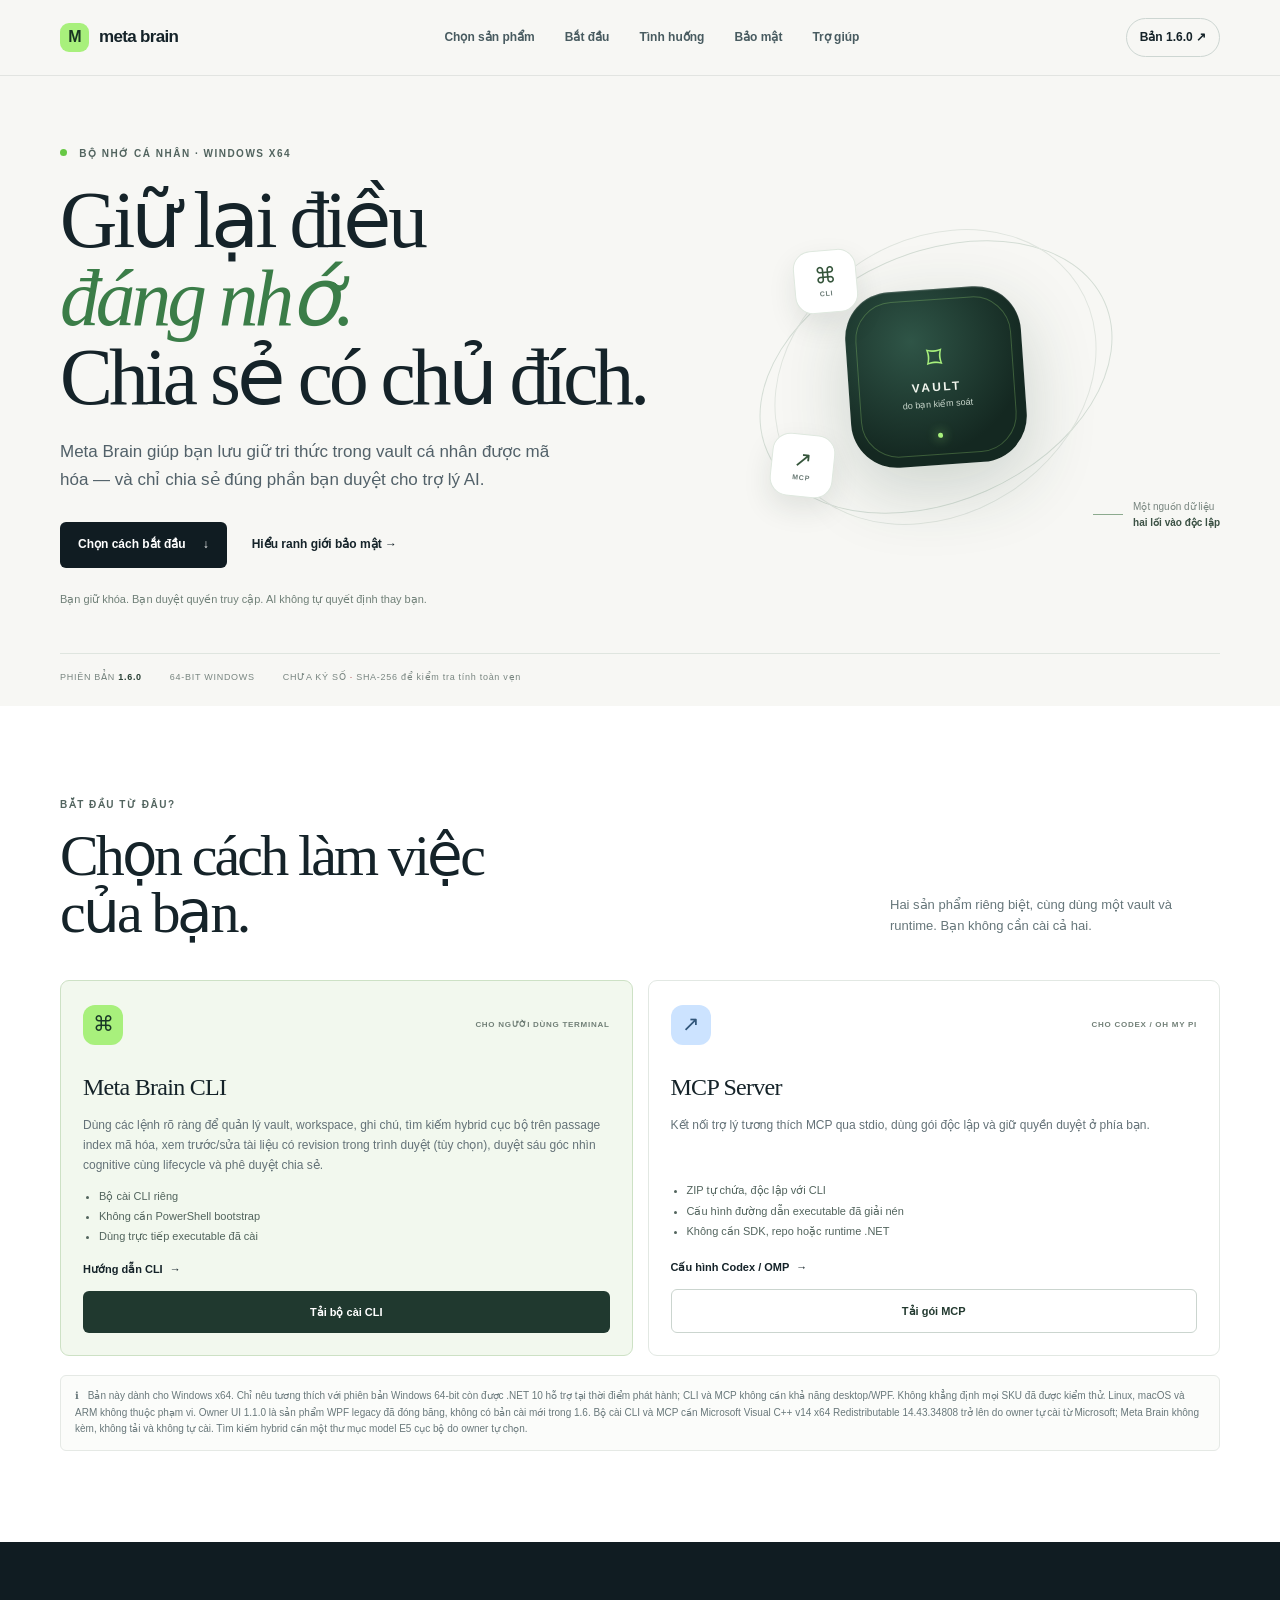
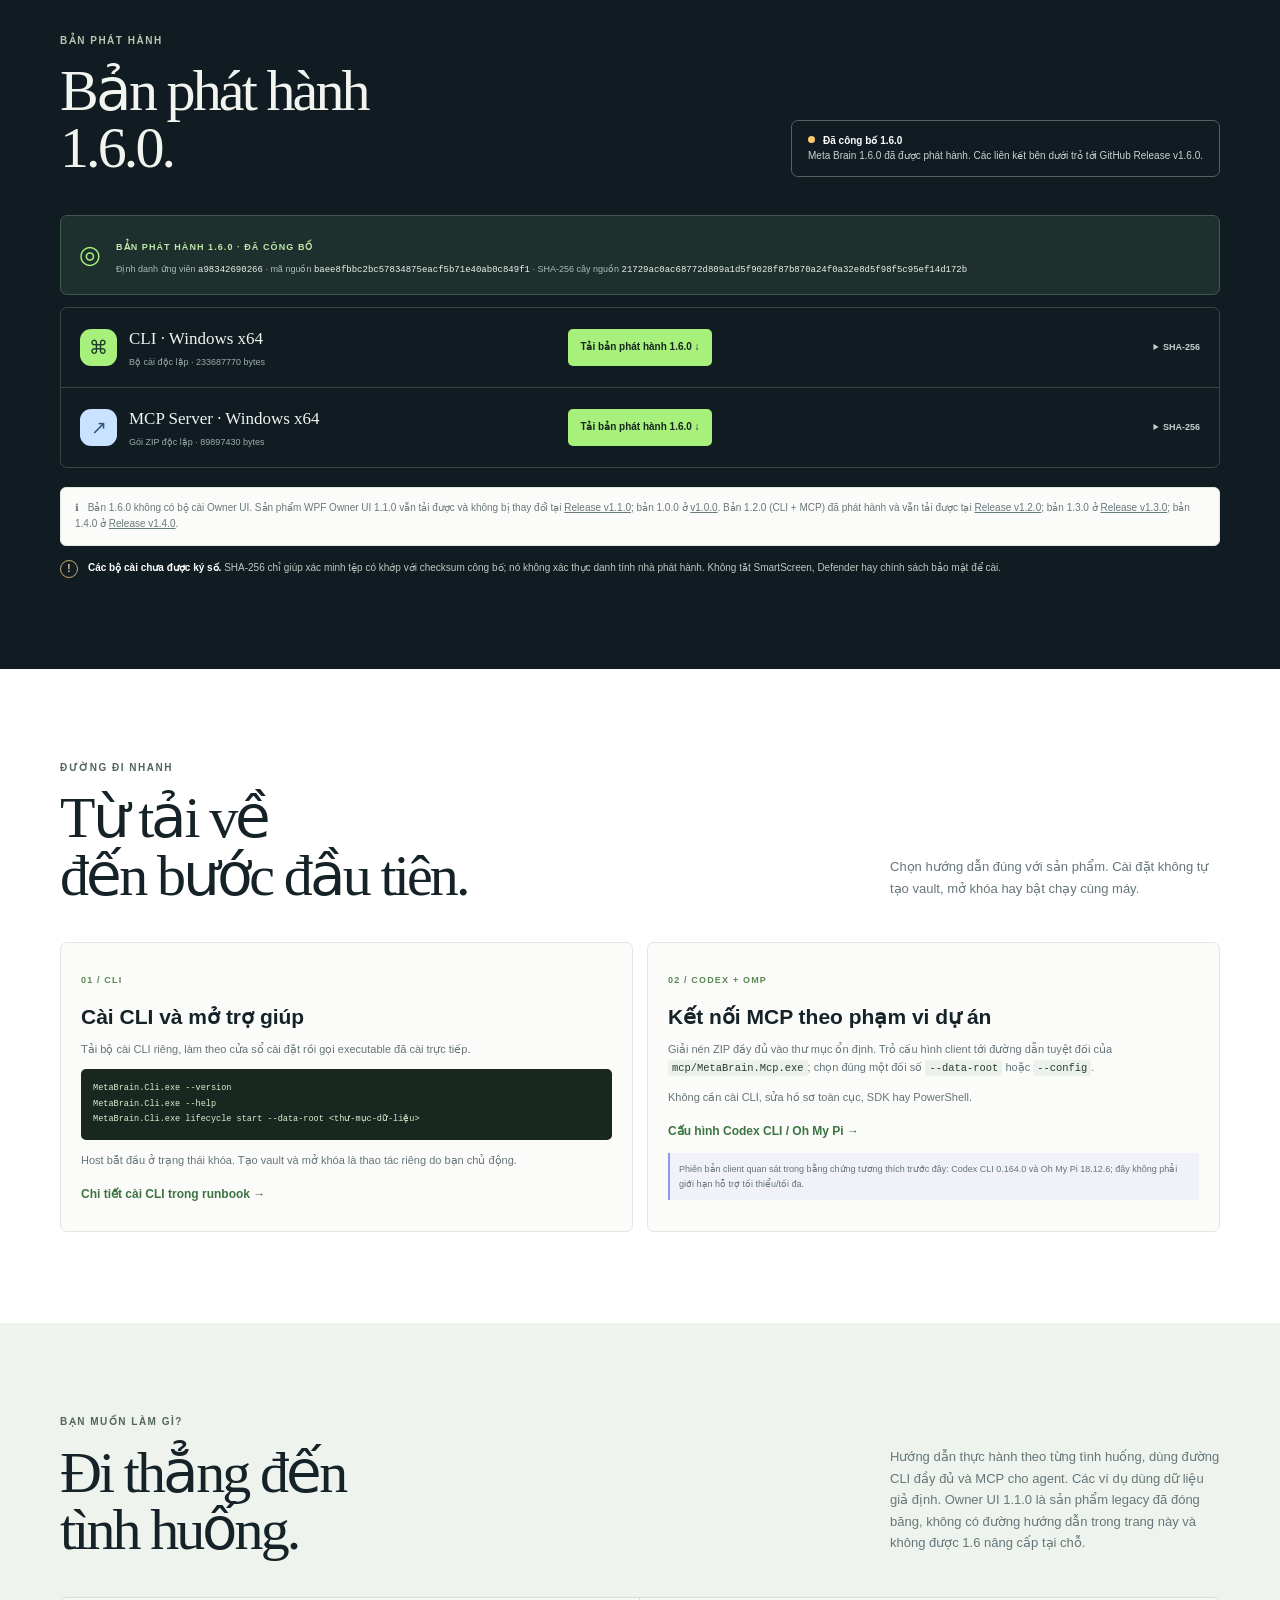
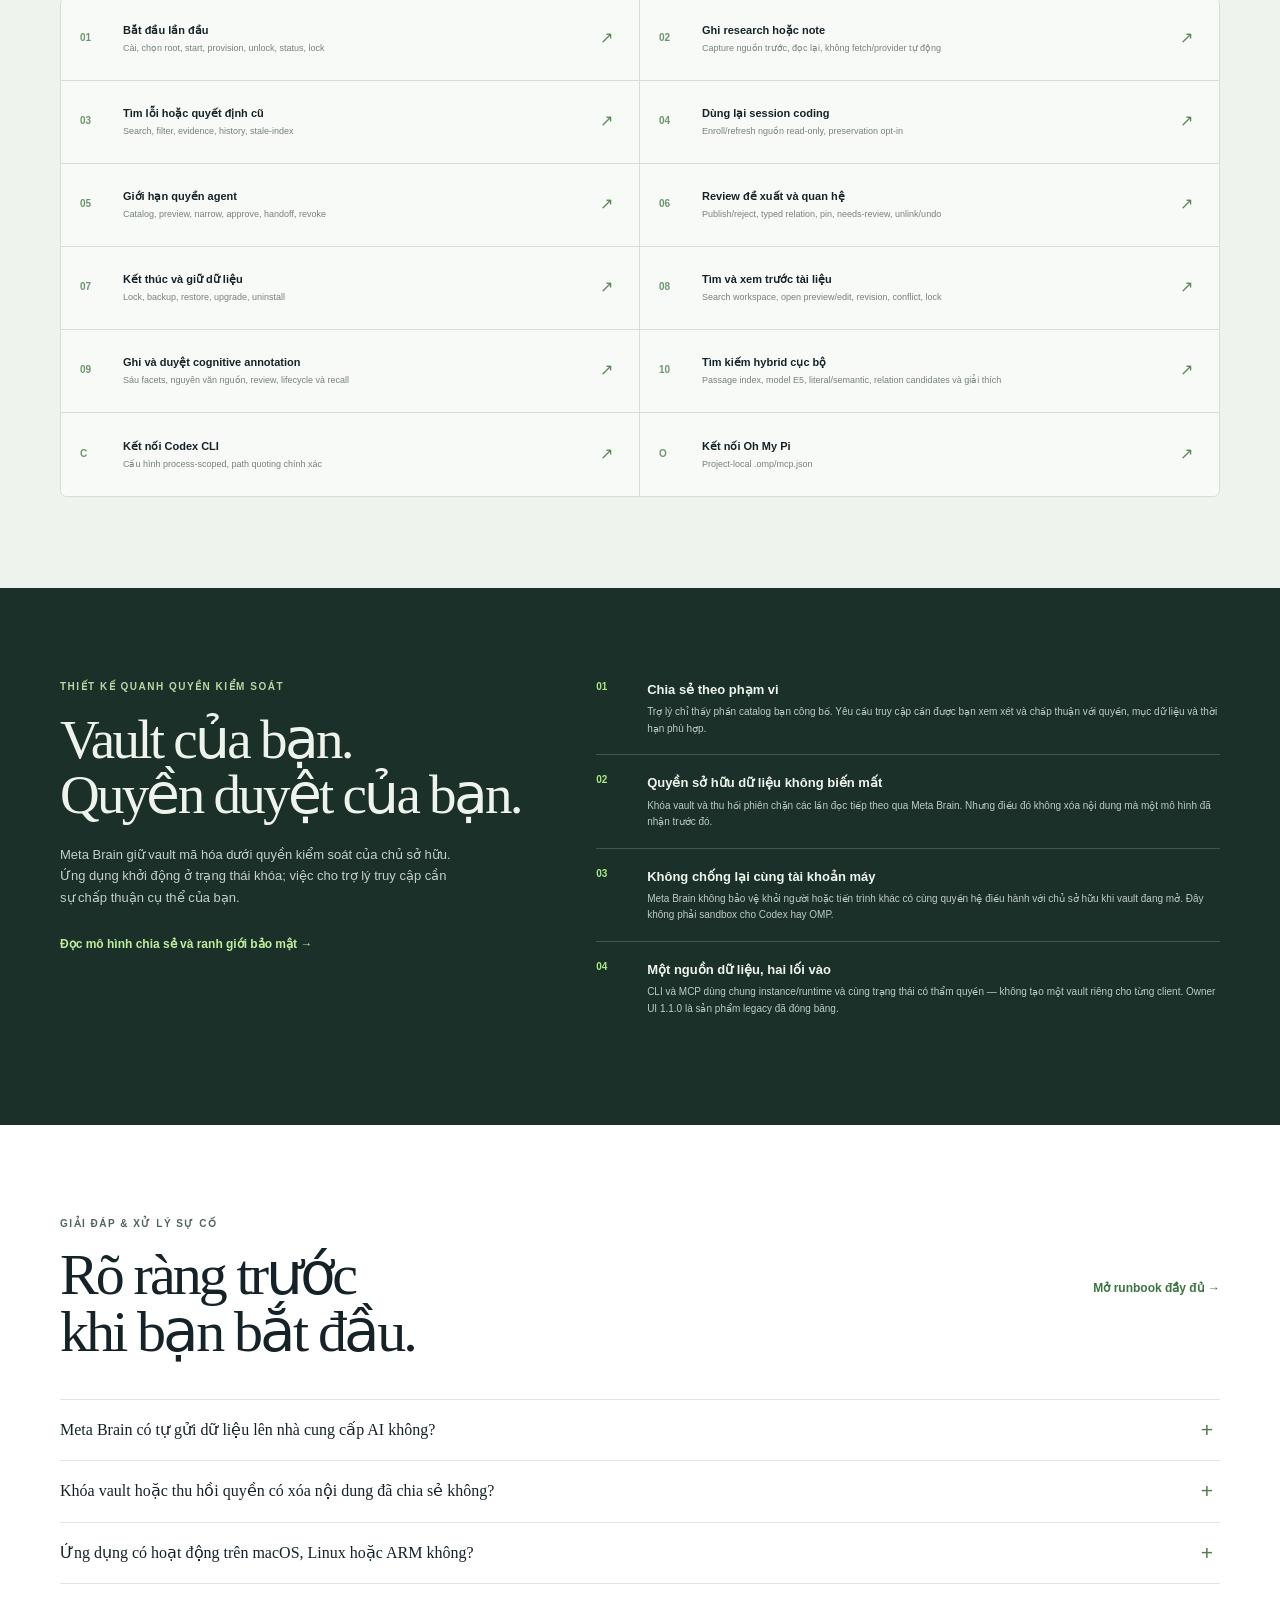
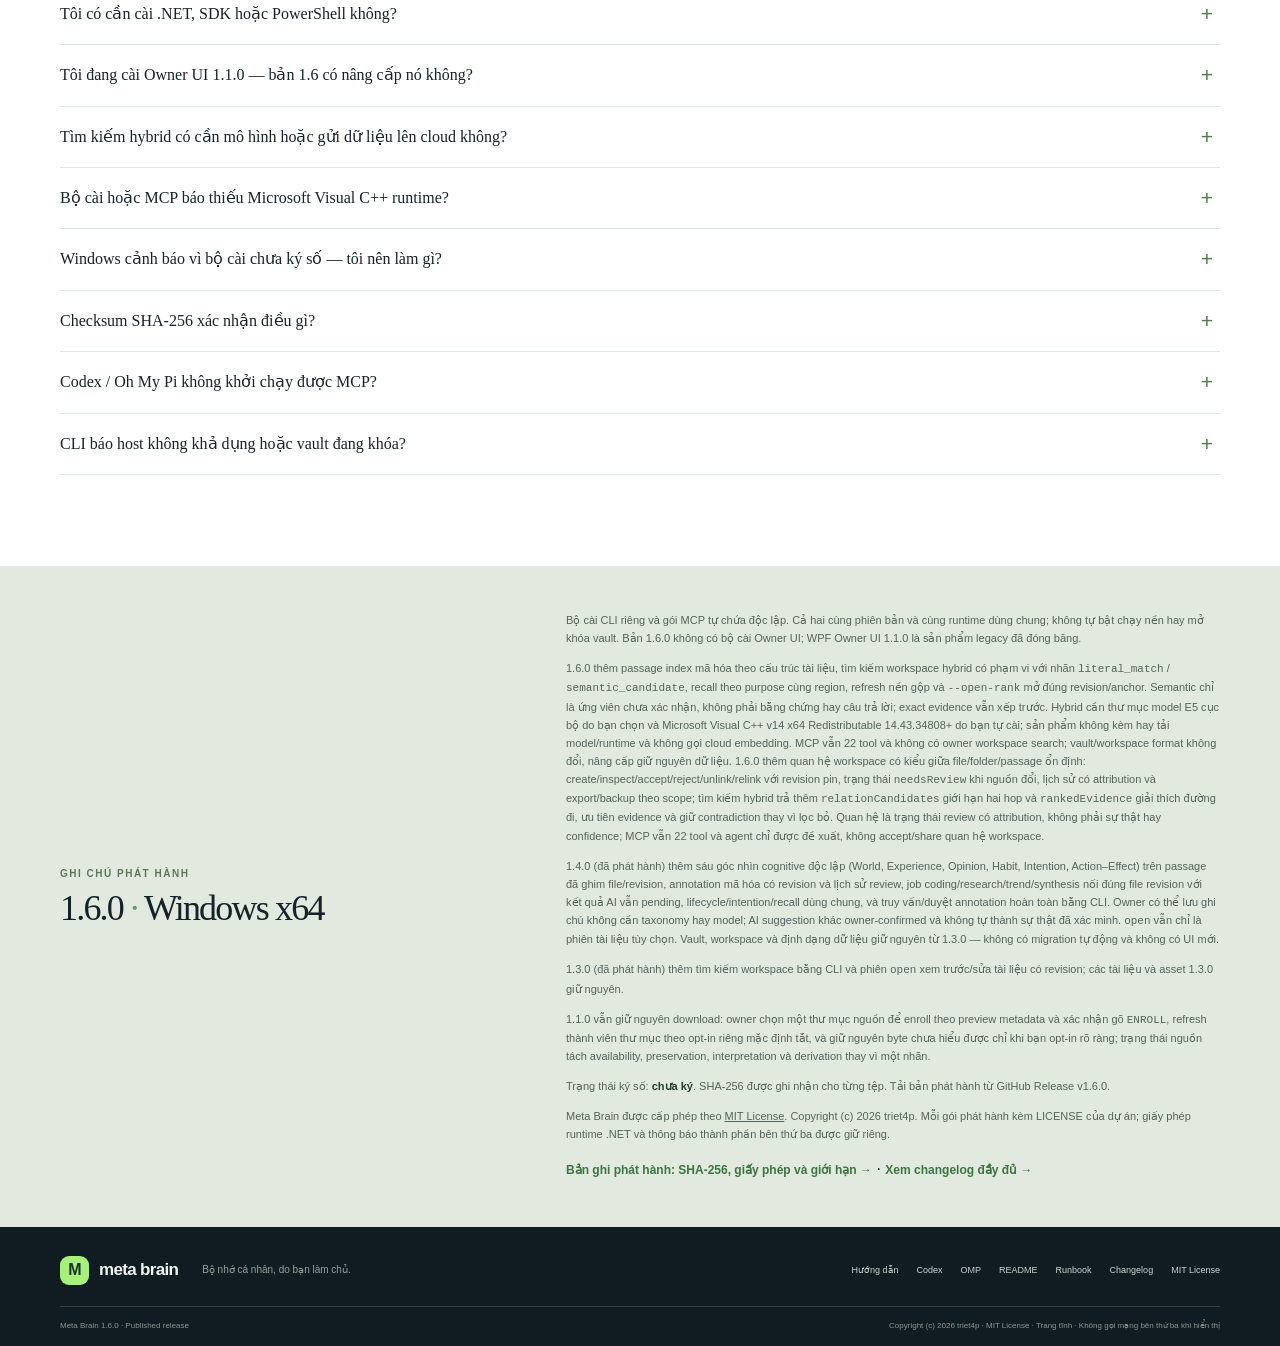
==== index.html @ 812ad243 "chore(site): publish Meta Brain 1.6.0 site" ====
﻿<!doctype html>
<html lang="vi">
<head>
  <meta charset="utf-8">
  <meta name="viewport" content="width=device-width, initial-scale=1">
  <meta name="theme-color" content="#101c22">
  <meta name="description" content="Meta Brain — bộ nhớ cá nhân mã hóa do bạn kiểm soát, với CLI và MCP độc lập.">
  <title>Meta Brain — Bộ nhớ của bạn, quyền quyết định của bạn</title>
  <link rel="stylesheet" href="styles.css">
</head>
<body>
  <a class="skip-link" href="#main">Bỏ qua điều hướng</a>
  <header class="topbar">
    <a class="brand" href="#home" aria-label="Meta Brain, về đầu trang"><span class="brand-mark" aria-hidden="true">M</span><span>meta brain</span></a>
    <nav aria-label="Điều hướng chính">
      <a href="#choose">Chọn sản phẩm</a><a href="#start">Bắt đầu</a><a href="#scenarios">Tình huống</a><a href="#security">Bảo mật</a><a href="#help">Trợ giúp</a>
    </nav>
    <a class="nav-cta" href="#downloads">Bản 1.6.0 <span aria-hidden="true">↗</span></a>
  </header>

  <main id="main">
    <section class="hero wrap" id="home" aria-labelledby="hero-title">
      <div class="hero-copy">
        <p class="eyebrow"><span class="live-dot" aria-hidden="true"></span> BỘ NHỚ CÁ NHÂN · WINDOWS X64</p>
        <h1 id="hero-title">Giữ lại điều<br><span>đáng nhớ.</span><br>Chia sẻ có chủ đích.</h1>
        <p class="hero-lead">Meta Brain giúp bạn lưu giữ tri thức trong vault cá nhân được mã hóa — và chỉ chia sẻ đúng phần bạn duyệt cho trợ lý AI.</p>
        <div class="hero-actions"><a class="button button-primary" href="#choose">Chọn cách bắt đầu <span aria-hidden="true">↓</span></a><a class="text-link" href="#security">Hiểu ranh giới bảo mật <span aria-hidden="true">→</span></a></div>
        <p class="hero-note">Bạn giữ khóa. Bạn duyệt quyền truy cập. AI không tự quyết định thay bạn.</p>
      </div>
      <div class="hero-art" aria-label="Minh họa vault cá nhân và các kết nối được bạn kiểm soát" role="img">
        <div class="orbit orbit-one"></div><div class="orbit orbit-two"></div>
        <div class="node node-cli"><span>⌘</span><small>CLI</small></div><div class="node node-mcp"><span>↗</span><small>MCP</small></div>
        <div class="vault"><div class="vault-lock" aria-hidden="true">⌑</div><strong>VAULT</strong><span>do bạn kiểm soát</span><i class="vault-light"></i></div>
        <div class="art-caption"><span class="caption-line"></span><span>Một nguồn dữ liệu<br><b>hai lối vào độc lập</b></span></div>
      </div>
      <div class="hero-meta"><span>PHIÊN BẢN <b>1.6.0</b></span><span>64-BIT WINDOWS</span><span>CHƯA KÝ SỐ <i>·</i> SHA-256 để kiểm tra tính toàn vẹn</span></div>
    </section>

    <section class="section section-light" id="choose" aria-labelledby="choose-title">
      <div class="wrap">
        <div class="section-head"><div><p class="eyebrow">BẮT ĐẦU TỪ ĐÂU?</p><h2 id="choose-title">Chọn cách làm việc<br>của bạn.</h2></div><p>Hai sản phẩm riêng biệt, cùng dùng một vault và runtime. Bạn không cần cài cả hai.</p></div>
        <div class="product-grid">
          <article class="product-card product-featured"><div class="product-top"><span class="product-icon" aria-hidden="true">⌘</span><span class="product-tag">CHO NGƯỜI DÙNG TERMINAL</span></div><h3>Meta Brain CLI</h3><p>Dùng các lệnh rõ ràng để quản lý vault, workspace, ghi chú, tìm kiếm hybrid cục bộ trên passage index mã hóa, xem trước/sửa tài liệu có revision trong trình duyệt (tùy chọn), duyệt sáu góc nhìn cognitive cùng lifecycle và phê duyệt chia sẻ.</p><ul><li>Bộ cài CLI riêng</li><li>Không cần PowerShell bootstrap</li><li>Dùng trực tiếp executable đã cài</li></ul><a class="card-link" href="#cli-start">Hướng dẫn CLI <span>→</span></a><a class="button button-dark" href="#download-cli">Tải bộ cài CLI</a></article>
          <article class="product-card"><div class="product-top"><span class="product-icon icon-blue" aria-hidden="true">↗</span><span class="product-tag">CHO CODEX / OH MY PI</span></div><h3>MCP Server</h3><p>Kết nối trợ lý tương thích MCP qua stdio, dùng gói độc lập và giữ quyền duyệt ở phía bạn.</p><ul><li>ZIP tự chứa, độc lập với CLI</li><li>Cấu hình đường dẫn executable đã giải nén</li><li>Không cần SDK, repo hoặc runtime .NET</li></ul><a class="card-link" href="#integrations">Cấu hình Codex / OMP <span>→</span></a><a class="button button-outline" href="#download-mcp">Tải gói MCP</a></article>
        </div>
        <p class="platform-note"><span aria-hidden="true">ℹ</span> Bản này dành cho Windows x64. Chỉ nêu tương thích với phiên bản Windows 64-bit còn được .NET 10 hỗ trợ tại thời điểm phát hành; CLI và MCP không cần khả năng desktop/WPF. Không khẳng định mọi SKU đã được kiểm thử. Linux, macOS và ARM không thuộc phạm vi. Owner UI 1.1.0 là sản phẩm WPF legacy đã đóng băng, không có bản cài mới trong 1.6. Bộ cài CLI và MCP cần Microsoft Visual C++ v14 x64 Redistributable 14.43.34808 trở lên do owner tự cài từ Microsoft; Meta Brain không kèm, không tải và không tự cài. Tìm kiếm hybrid cần một thư mục model E5 cục bộ do owner tự chọn.</p>
      </div>
    </section>

    <section class="section downloads" id="downloads" aria-labelledby="downloads-title">
      <div class="wrap">
        <div class="section-head"><div><p class="eyebrow">B&#7842;N PH&#193;T H&#192;NH</p><h2 id="downloads-title">B&#7843;n ph&#225;t h&#224;nh<br>1.6.0.</h2></div><div class="release-alert"><span class="alert-dot"></span><span><b>&#272;&#227; c&#244;ng b&#7889; 1.6.0</b><br>Meta Brain 1.6.0 &#273;&#227; &#273;&#432;&#7907;c ph&#225;t h&#224;nh. C&#225;c li&#234;n k&#7871;t b&#234;n d&#432;&#7899;i tr&#7887; t&#7899;i GitHub Release v1.6.0.</span></div></div>
        <div class="candidate-banner"><span class="candidate-mark" aria-hidden="true">◎</span><div><strong>B&#7842;N PH&#193;T H&#192;NH 1.6.0 &#183; &#272;&#195; C&#212;NG B&#7888;</strong><p>Định danh ứng viên <code>a98342690266</code> · mã nguồn <code>baee8fbbc2bc57834875eacf5b71e40ab0c849f1</code> · SHA-256 cây nguồn <code>21729ac0ac68772d809a1d5f9028f87b870a24f0a32e8d5f98f5c95ef14d172b</code></p></div></div>
        <div class="download-list">
          <article class="download-row" id="download-cli"><div class="download-product"><span class="mini-icon">⌘</span><div><h3>CLI · Windows x64</h3><p>Bộ cài độc lập · 233687770 bytes</p></div></div><a class="download-action" href="https://github.com/triet4p/my-meta-brain/releases/download/v1.6.0/MetaBrain-CLI-1.6.0.exe" download>T&#7843;i b&#7843;n ph&#225;t h&#224;nh 1.6.0 <span aria-hidden="true">&darr;</span></a><details class="checksum"><summary>SHA-256</summary><code>3cd856e4f90cb6671e12f39c3577f8a6b1f3fc1103384c75dbe2713469870848</code></details></article>
          <article class="download-row" id="download-mcp"><div class="download-product"><span class="mini-icon blue">↗</span><div><h3>MCP Server · Windows x64</h3><p>Gói ZIP độc lập · 89897430 bytes</p></div></div><a class="download-action" href="https://github.com/triet4p/my-meta-brain/releases/download/v1.6.0/MetaBrain-MCP-1.6.0.zip" download>T&#7843;i b&#7843;n ph&#225;t h&#224;nh 1.6.0 <span aria-hidden="true">&darr;</span></a><details class="checksum"><summary>SHA-256</summary><code>7f50bcf0c016373c0a6155b4978a5e72618c5b69d6aba74f7e0d4866cdaa539a</code></details></article>
        </div>
        <p class="platform-note"><span aria-hidden="true">ℹ</span> Bản 1.6.0 không có bộ cài Owner UI. Sản phẩm WPF Owner UI 1.1.0 vẫn tải được và không bị thay đổi tại <a href="https://github.com/triet4p/my-meta-brain/releases/tag/v1.1.0">Release v1.1.0</a>; bản 1.0.0 ở <a href="https://github.com/triet4p/my-meta-brain/releases/tag/v1.0.0">v1.0.0</a>. Bản 1.2.0 (CLI + MCP) đã phát hành và vẫn tải được tại <a href="https://github.com/triet4p/my-meta-brain/releases/tag/v1.2.0">Release v1.2.0</a>; bản 1.3.0 ở <a href="https://github.com/triet4p/my-meta-brain/releases/tag/v1.3.0">Release v1.3.0</a>; bản 1.4.0 ở <a href="https://github.com/triet4p/my-meta-brain/releases/tag/v1.4.0">Release v1.4.0</a>.</p>
        <div class="signing-note"><span aria-hidden="true">!</span><p><b>Các bộ cài chưa được ký số.</b> SHA-256 chỉ giúp xác minh tệp có khớp với checksum công bố; nó không xác thực danh tính nhà phát hành. Không tắt SmartScreen, Defender hay chính sách bảo mật để cài.</p></div>
      </div>
    </section>

    <section class="section section-light" id="start" aria-labelledby="start-title">
      <div class="wrap"><div class="section-head"><div><p class="eyebrow">ĐƯỜNG ĐI NHANH</p><h2 id="start-title">Từ tải về<br>đến bước đầu tiên.</h2></div><p>Chọn hướng dẫn đúng với sản phẩm. Cài đặt không tự tạo vault, mở khóa hay bật chạy cùng máy.</p></div>
        <div class="start-grid">
          <article class="start-card" id="cli-start"><span class="step-number">01 / CLI</span><h3>Cài CLI và mở trợ giúp</h3><p>Tải bộ cài CLI riêng, làm theo cửa sổ cài đặt rồi gọi executable đã cài trực tiếp.</p><pre><code>MetaBrain.Cli.exe --version
MetaBrain.Cli.exe --help
MetaBrain.Cli.exe lifecycle start --data-root &lt;thư-mục-dữ-liệu&gt;</code></pre><p>Host bắt đầu ở trạng thái khóa. Tạo vault và mở khóa là thao tác riêng do bạn chủ động.</p><a class="inline-link" href="https://github.com/triet4p/my-meta-brain/blob/main/docs/OPERATIONS.md#2.2-immutable-release-candidates-and-cli-setup">Chi tiết cài CLI trong runbook <span>→</span></a></article>
          <article class="start-card" id="integrations"><span class="step-number">02 / CODEX + OMP</span><h3>Kết nối MCP theo phạm vi dự án</h3><p>Giải nén ZIP đầy đủ vào thư mục ổn định. Trỏ cấu hình client tới đường dẫn tuyệt đối của <code>mcp/MetaBrain.Mcp.exe</code>; chọn đúng một đối số <code>--data-root</code> hoặc <code>--config</code>.</p><p>Không cần cài CLI, sửa hồ sơ toàn cục, SDK hay PowerShell.</p><a class="inline-link" href="https://github.com/triet4p/my-meta-brain/blob/main/docs/OPERATIONS.md#321-mcp-client-registration-standalone-package-100">Cấu hình Codex CLI / Oh My Pi <span>→</span></a><p class="compat-note">Phiên bản client quan sát trong bằng chứng tương thích trước đây: Codex CLI 0.164.0 và Oh My Pi 18.12.6; đây không phải giới hạn hỗ trợ tối thiểu/tối đa.</p></article>
        </div>
      </div>
    </section>

    <section class="section scenario-section" id="scenarios" aria-labelledby="scenarios-title"><div class="wrap"><div class="section-head"><div><p class="eyebrow">BẠN MUỐN LÀM GÌ?</p><h2 id="scenarios-title">Đi thẳng đến<br>tình huống.</h2></div><p>Hướng dẫn thực hành theo từng tình huống, dùng đường CLI đầy đủ và MCP cho agent. Các ví dụ dùng dữ liệu giả định. Owner UI 1.1.0 là sản phẩm legacy đã đóng băng, không có đường hướng dẫn trong trang này và không được 1.6 nâng cấp tại chỗ.</p></div><div class="scenario-grid">
      <a href="scenarios.html#first"><span class="scenario-no">01</span><span><b>Bắt đầu lần đầu</b><small>Cài, chọn root, start, provision, unlock, status, lock</small></span><span class="arrow">↗</span></a>
      <a href="scenarios.html#capture"><span class="scenario-no">02</span><span><b>Ghi research hoặc note</b><small>Capture nguồn trước, đọc lại, không fetch/provider tự động</small></span><span class="arrow">↗</span></a>
      <a href="scenarios.html#recall"><span class="scenario-no">03</span><span><b>Tìm lỗi hoặc quyết định cũ</b><small>Search, filter, evidence, history, stale-index</small></span><span class="arrow">↗</span></a>
      <a href="scenarios.html#sessions"><span class="scenario-no">04</span><span><b>Dùng lại session coding</b><small>Enroll/refresh nguồn read-only, preservation opt-in</small></span><span class="arrow">↗</span></a>
      <a href="scenarios.html#sharing"><span class="scenario-no">05</span><span><b>Giới hạn quyền agent</b><small>Catalog, preview, narrow, approve, handoff, revoke</small></span><span class="arrow">↗</span></a>
      <a href="scenarios.html#review"><span class="scenario-no">06</span><span><b>Review đề xuất và quan hệ</b><small>Publish/reject, typed relation, pin, needs-review, unlink/undo</small></span><span class="arrow">↗</span></a>
      <a href="scenarios.html#lifecycle"><span class="scenario-no">07</span><span><b>Kết thúc và giữ dữ liệu</b><small>Lock, backup, restore, upgrade, uninstall</small></span><span class="arrow">↗</span></a>
      <a href="scenarios.html#documents"><span class="scenario-no">08</span><span><b>Tìm và xem trước tài liệu</b><small>Search workspace, open preview/edit, revision, conflict, lock</small></span><span class="arrow">↗</span></a>
      <a href="scenarios.html#cognitive"><span class="scenario-no">09</span><span><b>Ghi và duyệt cognitive annotation</b><small>Sáu facets, nguyên văn nguồn, review, lifecycle và recall</small></span><span class="arrow">↗</span></a>
      <a href="scenarios.html#hybrid"><span class="scenario-no">10</span><span><b>Tìm kiếm hybrid cục bộ</b><small>Passage index, model E5, literal/semantic, relation candidates và giải thích</small></span><span class="arrow">↗</span></a>
      <a href="codex.html"><span class="scenario-no">C</span><span><b>Kết nối Codex CLI</b><small>Cấu hình process-scoped, path quoting chính xác</small></span><span class="arrow">↗</span></a>
      <a href="omp.html"><span class="scenario-no">O</span><span><b>Kết nối Oh My Pi</b><small>Project-local .omp/mcp.json</small></span><span class="arrow">↗</span></a>
    </div></div></section>

    <section class="section security-section" id="security" aria-labelledby="security-title"><div class="wrap security-layout"><div><p class="eyebrow">THIẾT KẾ QUANH QUYỀN KIỂM SOÁT</p><h2 id="security-title">Vault của bạn.<br>Quyền duyệt của bạn.</h2><p class="security-intro">Meta Brain giữ vault mã hóa dưới quyền kiểm soát của chủ sở hữu. Ứng dụng khởi động ở trạng thái khóa; việc cho trợ lý truy cập cần sự chấp thuận cụ thể của bạn.</p><a class="inline-link" href="https://github.com/triet4p/my-meta-brain/blob/main/README.md#security--scoped-sharing-model">Đọc mô hình chia sẻ và ranh giới bảo mật <span>→</span></a></div><div class="security-points">
      <article><span>01</span><div><h3>Chia sẻ theo phạm vi</h3><p>Trợ lý chỉ thấy phần catalog bạn công bố. Yêu cầu truy cập cần được bạn xem xét và chấp thuận với quyền, mục dữ liệu và thời hạn phù hợp.</p></div></article>
      <article><span>02</span><div><h3>Quyền sở hữu dữ liệu không biến mất</h3><p>Khóa vault và thu hồi phiên chặn các lần đọc tiếp theo qua Meta Brain. Nhưng điều đó không xóa nội dung mà một mô hình đã nhận trước đó.</p></div></article>
      <article><span>03</span><div><h3>Không chống lại cùng tài khoản máy</h3><p>Meta Brain không bảo vệ khỏi người hoặc tiến trình khác có cùng quyền hệ điều hành với chủ sở hữu khi vault đang mở. Đây không phải sandbox cho Codex hay OMP.</p></div></article>
      <article><span>04</span><div><h3>Một nguồn dữ liệu, hai lối vào</h3><p>CLI và MCP dùng chung instance/runtime và cùng trạng thái có thẩm quyền — không tạo một vault riêng cho từng client. Owner UI 1.1.0 là sản phẩm legacy đã đóng băng.</p></div></article>
    </div></div></section>

    <section class="section faq-section section-light" id="help" aria-labelledby="help-title"><div class="wrap"><div class="section-head"><div><p class="eyebrow">GIẢI ĐÁP & XỬ LÝ SỰ CỐ</p><h2 id="help-title">Rõ ràng trước<br>khi bạn bắt đầu.</h2></div><a class="inline-link" href="https://github.com/triet4p/my-meta-brain/blob/main/docs/OPERATIONS.md">Mở runbook đầy đủ <span>→</span></a></div><div class="faq-list">
      <details><summary>Meta Brain có tự gửi dữ liệu lên nhà cung cấp AI không?</summary><p>Không tự động. Kết nối MCP phục vụ công cụ và quyền truy cập có phạm vi; việc gửi ngữ cảnh tới nhà cung cấp phụ thuộc ứng dụng AI và lựa chọn chia sẻ của bạn. Chỉ phê duyệt nội dung/phạm vi phù hợp với đích đến và ngữ cảnh mô hình dự kiến.</p></details>
      <details><summary>Khóa vault hoặc thu hồi quyền có xóa nội dung đã chia sẻ không?</summary><p>Không. Khóa vault làm mất hiệu lực phiên truy cập hiện tại qua Meta Brain; thu hồi chặn lần truy cập tiếp theo. Nội dung đã được gửi ra ngoài không thể được Meta Brain thu hồi khỏi mô hình hay nhà cung cấp.</p></details>
      <details><summary>Ứng dụng có hoạt động trên macOS, Linux hoặc ARM không?</summary><p>Không. Bản 1.6.0 này dành cho Windows x64. Hệ điều hành được nêu tương thích là các bản Windows 64-bit còn được .NET 10 hỗ trợ; CLI và MCP không cần khả năng desktop/WPF. Không có khẳng định từng SKU đã được kiểm thử.</p></details>
      <details><summary>Tôi có cần cài .NET, SDK hoặc PowerShell không?</summary><p>Không để sử dụng các gói tự chứa. Bộ cài CLI là một executable; MCP là ZIP tự chứa. Không cần bootstrap PowerShell. PowerShell và .NET SDK chỉ dành cho quy trình phát triển/xây dựng trong repo. Ngoại lệ duy nhất là Microsoft Visual C++ v14 x64 Redistributable do bạn tự cài từ Microsoft (xem câu hỏi bên dưới).</p></details>
      <details><summary>Tôi đang cài Owner UI 1.1.0 — bản 1.6 có nâng cấp nó không?</summary><p>Không. Owner UI 1.1.0 là sản phẩm WPF legacy đã đóng băng; 1.6 chỉ phát hành CLI và MCP. Bộ cài 1.6 từ chối thay đổi một cài đặt 1.1.0 hoặc hỗn hợp tại chỗ và giữ nguyên mọi file, dữ liệu và tiến trình của bản cũ. Hãy cài 1.6 vào install root riêng với data root và endpoint riêng; xem runbook phần chuyển đổi hỗ trợ.</p></details>
      <details><summary>Tìm kiếm hybrid có cần mô hình hoặc gửi dữ liệu lên cloud không?</summary><p>Bạn phải tự chọn một thư mục model E5 cục bộ đúng phiên bản đã ghim. Gói phát hành không kèm trọng số model, không tự tải và không gọi nhà cung cấp embedding cloud; thiếu hoặc sai model thì lệnh hybrid từ chối thay vì âm thầm chuyển sang lexical. Ứng dụng không lưu đường dẫn model và xóa lựa chọn/cache khi vault khóa.</p></details>
      <details><summary>Bộ cài hoặc MCP báo thiếu Microsoft Visual C++ runtime?</summary><p>Bản 1.6 cần Microsoft Visual C++ v14 x64 Redistributable phiên bản 14.43.34808 trở lên do bạn tự cài từ trang chính thức của Microsoft. Meta Brain không kèm, không tải và không tự cài runtime này; bộ cài và MCP từ chối trước khi thay đổi file hay data root nếu thiếu hoặc quá cũ. Windows 10+ có Universal CRT của hệ điều hành nhưng không cung cấp các import VCRUNTIME.</p></details>
      <details><summary>Windows cảnh báo vì bộ cài chưa ký số — tôi nên làm gì?</summary><p>Bản 1.6.0 chưa ký số. Dừng lại nếu bạn không thể xác minh nguồn và checksum; không vô hiệu hóa SmartScreen, Defender hoặc chính sách máy để tiếp tục.</p></details>
      <details><summary>Checksum SHA-256 xác nhận điều gì?</summary><p>Nó giúp so sánh bytes của tệp tải về với giá trị công bố. Nó không chứng minh ai đã phát hành tệp. Chỉ dùng checksum từ một nguồn bạn tin cậy.</p></details>
      <details><summary>Codex / Oh My Pi không khởi chạy được MCP?</summary><p>Giữ nguyên cấu trúc ZIP sau khi giải nén; kiểm tra đường dẫn tuyệt đối tới <code>mcp/MetaBrain.Mcp.exe</code>, dùng đúng một cặp đối số, và bảo đảm cấu hình đặt ở phạm vi dự án/client bạn dự định. Runbook có ví dụ và lưu ý escape đường dẫn.</p></details>
      <details><summary>CLI báo host không khả dụng hoặc vault đang khóa?</summary><p>Kiểm tra trạng thái bằng lệnh lifecycle phù hợp, chọn đúng data root của instance và chỉ thực hiện thao tác owner khi vault được mở khóa có chủ ý. Xem mã lỗi và bước khắc phục trong phần vận hành của runbook.</p></details>
    </div></div></section>

    <section class="release-notes" id="release-notes" aria-labelledby="notes-title"><div class="wrap notes-inner"><div><p class="eyebrow">GHI CHÚ PHÁT HÀNH</p><h2 id="notes-title">1.6.0 <span>·</span> Windows x64</h2></div><div><p>Bộ cài CLI riêng và gói MCP tự chứa độc lập. Cả hai cùng phiên bản và cùng runtime dùng chung; không tự bật chạy nền hay mở khóa vault. Bản 1.6.0 không có bộ cài Owner UI; WPF Owner UI 1.1.0 là sản phẩm legacy đã đóng băng.</p><p>1.6.0 thêm passage index mã hóa theo cấu trúc tài liệu, tìm kiếm workspace hybrid có phạm vi với nhãn <code>literal_match</code> / <code>semantic_candidate</code>, recall theo purpose cùng region, refresh nền gộp và <code>--open-rank</code> mở đúng revision/anchor. Semantic chỉ là ứng viên chưa xác nhận, không phải bằng chứng hay câu trả lời; exact evidence vẫn xếp trước. Hybrid cần thư mục model E5 cục bộ do bạn chọn và Microsoft Visual C++ v14 x64 Redistributable 14.43.34808+ do bạn tự cài; sản phẩm không kèm hay tải model/runtime và không gọi cloud embedding. MCP vẫn 22 tool và không có owner workspace search; vault/workspace format không đổi, nâng cấp giữ nguyên dữ liệu. 1.6.0 thêm quan hệ workspace có kiểu giữa file/folder/passage ổn định: create/inspect/accept/reject/unlink/relink với revision pin, trạng thái <code>needsReview</code> khi nguồn đổi, lịch sử có attribution và export/backup theo scope; tìm kiếm hybrid trả thêm <code>relationCandidates</code> giới hạn hai hop và <code>rankedEvidence</code> giải thích đường đi, ưu tiên evidence và giữ contradiction thay vì lọc bỏ. Quan hệ là trạng thái review có attribution, không phải sự thật hay confidence; MCP vẫn 22 tool và agent chỉ được đề xuất, không accept/share quan hệ workspace.</p><p>1.4.0 (đã phát hành) thêm sáu góc nhìn cognitive độc lập (World, Experience, Opinion, Habit, Intention, Action–Effect) trên passage đã ghim file/revision, annotation mã hóa có revision và lịch sử review, job coding/research/trend/synthesis nối đúng file revision với kết quả AI vẫn pending, lifecycle/intention/recall dùng chung, và truy vấn/duyệt annotation hoàn toàn bằng CLI. Owner có thể lưu ghi chú không cần taxonomy hay model; AI suggestion khác owner-confirmed và không tự thành sự thật đã xác minh. <code>open</code> vẫn chỉ là phiên tài liệu tùy chọn. Vault, workspace và định dạng dữ liệu giữ nguyên từ 1.3.0 — không có migration tự động và không có UI mới.</p><p>1.3.0 (đã phát hành) thêm tìm kiếm workspace bằng CLI và phiên <code>open</code> xem trước/sửa tài liệu có revision; các tài liệu và asset 1.3.0 giữ nguyên.</p><p>1.1.0 vẫn giữ nguyên download: owner chọn một thư mục nguồn để enroll theo preview metadata và xác nhận gõ <code>ENROLL</code>, refresh thành viên thư mục theo opt-in riêng mặc định tắt, và giữ nguyên byte chưa hiểu được chỉ khi bạn opt-in rõ ràng; trạng thái nguồn tách availability, preservation, interpretation và derivation thay vì một nhãn.</p><p>Trạng thái ký số: <b>chưa ký</b>. SHA-256 &#273;&#432;&#7907;c ghi nh&#7853;n cho t&#7915;ng t&#7879;p. T&#7843;i b&#7843;n ph&#225;t h&#224;nh t&#7915; GitHub Release v1.6.0.</p><p>Meta Brain được cấp phép theo <a href="https://github.com/triet4p/my-meta-brain/blob/main/LICENSE">MIT License</a>. Copyright (c) 2026 triet4p. Mỗi gói phát hành kèm LICENSE của dự án; giấy phép runtime .NET và thông báo thành phần bên thứ ba được giữ riêng.</p><a class="inline-link" href="https://github.com/triet4p/my-meta-brain/blob/main/docs/release-1.6.0.md">Bản ghi phát hành: SHA-256, giấy phép và giới hạn <span>&rarr;</span></a> &middot; <a class="inline-link" href="https://github.com/triet4p/my-meta-brain/blob/main/CHANGELOG.md">Xem changelog đầy đủ <span>&rarr;</span></a></div></div></section>
  </main>

  <footer class="footer"><div class="wrap footer-inner"><a class="brand" href="#home"><span class="brand-mark" aria-hidden="true">M</span><span>meta brain</span></a><p>Bộ nhớ cá nhân, do bạn làm chủ.</p><div><a href="scenarios.html">Hướng dẫn</a><a href="codex.html">Codex</a><a href="omp.html">OMP</a><a href="https://github.com/triet4p/my-meta-brain/blob/main/README.md">README</a><a href="operations.html">Runbook</a><a href="https://github.com/triet4p/my-meta-brain/blob/main/CHANGELOG.md">Changelog</a><a href="https://github.com/triet4p/my-meta-brain/blob/main/LICENSE">MIT License</a></div></div><div class="wrap footer-bottom"><span>Meta Brain 1.6.0 · Published release</span><span>Copyright (c) 2026 triet4p · MIT License · Trang tĩnh · Không gọi mạng bên thứ ba khi hiển thị</span></div></footer>
</body>
</html>
---- styles.css ----
/* Site typography uses system fonts only: no remote font or asset requests. */
:root{color-scheme:light;--ink:#152329;--muted:#607078;--paper:#f7f7f4;--white:#fff;--line:#dfe5e2;--green:#a8f07c;--forest:#203f35;--dark:#101c22;--blue:#cce3ff;--serif:Georgia,'Times New Roman',serif;--sans:Inter,'Segoe UI',Arial,sans-serif}*{box-sizing:border-box}html{scroll-behavior:smooth;scroll-padding-top:92px}body{margin:0;background:var(--paper);color:var(--ink);font-family:var(--sans);font-size:16px;line-height:1.65;-webkit-font-smoothing:antialiased}a{color:inherit}a:focus-visible,summary:focus-visible{outline:3px solid #5cae31;outline-offset:4px;border-radius:3px}.skip-link{position:absolute;top:-60px;left:1rem;z-index:20;background:#fff;padding:.7rem 1rem}.skip-link:focus{top:1rem}.wrap{width:min(1160px,calc(100% - 64px));margin-inline:auto}.topbar{height:76px;padding:0 max(32px,calc((100vw - 1160px)/2));display:flex;align-items:center;justify-content:space-between;gap:24px;background:#f7f7f4;border-bottom:1px solid rgba(21,35,41,.09)}.brand{display:flex;align-items:center;gap:10px;text-decoration:none;font-size:17px;font-weight:750;letter-spacing:-.04em;white-space:nowrap}.brand-mark{display:grid;place-items:center;width:29px;height:29px;border-radius:9px;background:var(--green);color:#173322;font-size:16px;font-weight:900}.topbar nav{display:flex;align-items:center;gap:30px}.topbar nav a,.nav-cta{font-size:12px;text-decoration:none;font-weight:650}.topbar nav a{color:#485b60}.topbar nav a:hover,.text-link:hover,.inline-link:hover,.footer a:hover{color:#398329}.nav-cta{padding:9px 13px;border:1px solid #cdd6d2;border-radius:99px}.hero{position:relative;display:grid;grid-template-columns:1.02fr .98fr;align-items:center;min-height:565px;padding:70px 0 98px}.hero-copy{position:relative;z-index:1}.eyebrow{font-size:10px;letter-spacing:.15em;font-weight:800;color:#52645f;margin:0 0 18px}.live-dot,.alert-dot{display:inline-block;width:7px;height:7px;margin-right:8px;border-radius:50%;background:#67c844;vertical-align:1px}.hero h1,.section h2,.release-notes h2{font-family:var(--serif);font-weight:400;letter-spacing:-.05em;line-height:.99}.hero h1{font-size:clamp(56px,6.2vw,82px);margin:0 0 22px}.hero h1 span{color:#3b7d48;font-style:italic}.hero-lead{font-size:17px;line-height:1.65;color:#526169;max-width:490px;margin:0 0 28px}.hero-actions{display:flex;align-items:center;gap:25px;flex-wrap:wrap}.button{min-height:46px;padding:12px 18px;display:inline-flex;align-items:center;justify-content:center;gap:17px;border-radius:6px;text-decoration:none;font-size:12px;font-weight:750;transition:transform .18s ease,background .18s ease}.button:hover{transform:translateY(-2px)}.button-primary{background:var(--dark);color:white}.button-primary:hover{background:#26473a}.text-link,.inline-link{font-size:12px;font-weight:700;text-decoration:none}.hero-note{margin:22px 0 0;color:#708078;font-size:11px}.hero-art{height:370px;position:relative;display:grid;place-items:center}.orbit{position:absolute;border:1px solid #d4ddd5;border-radius:50%;transform:rotate(-24deg)}.orbit-one{width:370px;height:250px}.orbit-two{width:275px;height:340px;transform:rotate(57deg);border-color:#e0e5df}.vault{width:176px;height:176px;border-radius:46px;position:relative;z-index:1;display:flex;flex-direction:column;align-items:center;justify-content:center;background:radial-gradient(circle at 37% 29%,#2f5547,#142821 70%);color:#f1f5ed;box-shadow:0 23px 70px #23473333, inset 0 1px 1px #ffffff30;transform:rotate(-4deg)}.vault:before{content:"";position:absolute;inset:10px;border:1px solid #a5e77c45;border-radius:38px}.vault-lock{font-size:31px;line-height:1;color:var(--green);margin-bottom:5px}.vault strong{font-size:12px;letter-spacing:.2em}.vault span{font-size:9px;color:#cad8cd}.vault-light{width:5px;height:5px;position:absolute;bottom:27px;border-radius:50%;background:var(--green);box-shadow:0 0 11px #a8f07c}.node{position:absolute;z-index:2;width:63px;height:63px;border-radius:18px;display:grid;place-content:center;text-align:center;background:#fff;border:1px solid #dfe8df;box-shadow:0 12px 28px #1d32251a;transform:rotate(-5deg)}.node span{font-size:22px;line-height:1.1;color:#35553b}.node small{font-size:7px;letter-spacing:.12em;font-weight:800;color:#687873}.node-cli{top:58px;left:25%}.node-mcp{bottom:65px;left:21%;transform:rotate(6deg)}.art-caption{position:absolute;right:0;bottom:32px;display:flex;align-items:center;gap:10px;color:#78857f;font-size:10px;line-height:1.55}.art-caption b{color:#3b5144}.caption-line{width:30px;height:1px;background:#8caa8e}.hero-meta{position:absolute;bottom:22px;left:0;right:0;display:flex;gap:28px;padding-top:16px;border-top:1px solid #dfe5df;font-size:9px;letter-spacing:.08em;color:#798681}.hero-meta b{color:#293f34}.hero-meta i{font-style:normal;color:#b14545}.section{padding:91px 0}.section-light{background:#fff}.section-head{display:flex;align-items:end;justify-content:space-between;gap:40px;margin-bottom:38px}.section-head .eyebrow{margin-bottom:13px}.section h2{font-size:clamp(40px,4.8vw,58px);margin:0}.section-head>p{max-width:330px;color:#66767a;font-size:13px;margin:0 0 5px}.product-grid{display:grid;grid-template-columns:repeat(2,1fr);gap:15px}.product-card{padding:24px 22px 22px;background:#fff;border:1px solid #e2e8e3;border-radius:9px;min-height:364px;display:flex;flex-direction:column}.product-featured{background:#f2f8ee;border-color:#cde1c5}.product-top{display:flex;align-items:center;justify-content:space-between;margin-bottom:23px}.product-icon{width:40px;height:40px;border-radius:12px;background:var(--green);display:grid;place-items:center;font-size:21px;color:#1a3927}.icon-blue{background:var(--blue);color:#31567a}.product-tag{font-size:8px;letter-spacing:.09em;color:#728078;font-weight:800}.product-card h3{font-family:var(--serif);font-size:24px;font-weight:400;margin:0 0 9px;letter-spacing:-.03em}.product-card>p{color:#647278;font-size:12px;margin:0 0 10px;min-height:54px}.product-card ul{padding-left:16px;margin:0 0 13px;color:#52645d;font-size:11px;line-height:1.85}.card-link{margin-top:auto;padding-bottom:13px;font-size:11px;font-weight:700;text-decoration:none}.card-link span{margin-left:4px}.button-dark,.button-outline{width:100%;min-height:41px;font-size:11px}.button-dark{background:#20392f;color:white}.button-outline{border:1px solid #cbd5cf;background:#fff;color:#233a30}.button-outline:hover{background:#f5faf4}.platform-note{margin:19px 0 0;padding:12px 14px;border:1px solid #e5e9e5;border-radius:6px;color:#69787b;font-size:10px;background:#fbfcfa}.platform-note span{padding-right:6px}.downloads{background:var(--dark);color:#f2f5ef}.downloads .eyebrow{color:#b5c9b3}.downloads .section-head>p{color:#b2c1bd}.release-alert{padding:12px 16px;border:1px solid #53625e;border-radius:7px;color:#c6d2cc;font-size:10px;line-height:1.55}.release-alert b{color:#fff}.alert-dot{background:#ffcb70}.candidate-banner{display:flex;align-items:center;gap:15px;padding:16px 18px;background:#1d302e;border:1px solid #425751;border-radius:7px;margin-bottom:12px}.candidate-mark{font-size:25px;color:var(--green)}.candidate-banner strong{font-size:9px;letter-spacing:.12em;color:#c0e7a7}.candidate-banner p{margin:4px 0 0;color:#aabbb5;font-size:9px;word-break:break-word}.candidate-banner code{color:#edf2e9}.download-list{border:1px solid #364744;border-radius:7px;overflow:hidden}.download-row{display:grid;grid-template-columns:1fr auto 1fr;gap:18px;align-items:center;padding:17px 19px;border-bottom:1px solid #354542;scroll-margin-top:95px}.download-row:last-child{border-bottom:0}.download-product{display:flex;align-items:center;gap:12px}.mini-icon{display:grid;place-items:center;width:37px;height:37px;border-radius:11px;background:#a8f07c;color:#1b3b2a;font-size:19px}.mini-icon.blue{background:#c9e2ff;color:#31567a}.download-product h3{font-family:var(--serif);font-size:17px;font-weight:400;margin:0 0 2px}.download-product p{margin:0;color:#9bacaa;font-size:9px}.download-action{padding:10px 12px;text-align:center;text-decoration:none;background:var(--green);color:#14261d;border-radius:5px;font-size:10px;font-weight:800;white-space:nowrap}.download-action:hover{background:#c1f49f}.checksum{font-size:9px;color:#aab9b5}.checksum summary{cursor:pointer;text-align:right;color:#c4d0cb;font-weight:700}.checksum code{display:block;text-align:right;word-break:break-all;margin-top:6px;font-size:8px;color:#c7d8c9}.signing-note{margin-top:14px;display:flex;gap:10px;align-items:start;color:#bbc8c2;font-size:10px}.signing-note>span{flex:0 0 18px;height:18px;display:grid;place-items:center;border:1px solid #c6a776;border-radius:50%;color:#f2cc8e;font-weight:800}.signing-note p{margin:0}.signing-note b{color:#fff}.start-grid{display:grid;grid-template-columns:repeat(2,1fr);gap:14px}.start-card{padding:22px 20px;border:1px solid #e0e7e0;border-radius:7px;background:#fbfcfa;scroll-margin-top:95px}.step-number{font-size:9px;letter-spacing:.13em;color:#5b8751;font-weight:800}.start-card h3{font-family:var(--serif);font-size:21px;line-height:1.2;font-weight:400;margin:12px 0 10px}.start-card p{font-size:11px;color:#657479;line-height:1.65}.start-card pre{white-space:pre-wrap;overflow-wrap:anywhere;padding:12px;background:#182720;color:#d8efcc;border-radius:5px;font-size:9px;line-height:1.75}.start-card code,.faq-list code{font-family:Consolas,'Courier New',monospace;font-size:.95em}.start-card>p code{padding:2px 4px;background:#edf1eb;border-radius:3px;color:#263d31}.compat-note{padding:9px;border-left:2px solid #8c9aee;background:#f1f1fa;font-size:9px!important}.inline-link{color:#3c7542}.scenario-section{background:#eef3ed}.scenario-grid{display:grid;grid-template-columns:1fr 1fr;border:1px solid #d4dfd5;border-radius:7px;overflow:hidden}.scenario-grid>a{min-height:83px;display:grid;grid-template-columns:35px 1fr 20px;align-items:center;gap:8px;padding:15px 19px;border-right:1px solid #d4dfd5;border-bottom:1px solid #d4dfd5;text-decoration:none;background:#f8faf7}.scenario-grid>a:nth-child(2n){border-right:0}.scenario-grid>a:nth-last-child(-n+2){border-bottom:0}.scenario-grid>a:hover{background:#fff}.scenario-no{font-size:10px;color:#6e9570;font-weight:800}.scenario-grid b{display:block;font-size:11px}.scenario-grid small{display:block;font-size:9px;color:#75827d;margin-top:2px}.arrow{color:#5b8558}.security-section{background:#1b3029;color:#eef4ec}.security-layout{display:grid;grid-template-columns:.85fr 1.15fr;gap:75px;align-items:start}.security-section .eyebrow{color:#b8d5a4}.security-section h2{font-size:clamp(42px,4.5vw,55px)}.security-intro{max-width:400px;color:#c3d0c9;font-size:13px;margin:22px 0}.security-section .inline-link{color:#c0eb9f}.security-points article{display:grid;grid-template-columns:40px 1fr;gap:11px;padding:0 0 17px;margin:0 0 17px;border-bottom:1px solid #40554c}.security-points article:last-child{border-bottom:0;margin-bottom:0}.security-points article>span{font-size:10px;color:#a8e786;font-weight:800}.security-points h3{font-size:13px;margin:0 0 4px}.security-points p{font-size:10px;color:#bdcbc3;margin:0;line-height:1.65}.faq-section .section-head{align-items:center}.faq-list{border-top:1px solid #dfe5e2}.faq-list details{border-bottom:1px solid #dfe5e2}.faq-list summary{list-style:none;cursor:pointer;padding:17px 36px 17px 0;position:relative;font-family:var(--serif);font-size:16px}.faq-list summary::-webkit-details-marker{display:none}.faq-list summary:after{content:'+';position:absolute;right:7px;top:13px;font-family:var(--sans);font-size:21px;color:#547d4d}.faq-list details[open] summary:after{content:'−'}.faq-list details p{max-width:760px;margin:-3px 0 18px;color:#647278;font-size:11px}.release-notes{background:#e2eadf;padding:45px 0}.notes-inner{display:grid;grid-template-columns:.8fr 1.2fr;gap:70px;align-items:center}.release-notes .eyebrow{color:#5d7659;margin-bottom:9px}.release-notes h2{font-size:36px;margin:0}.release-notes h2 span{color:#73956a}.notes-inner>div:last-child p{font-size:11px;color:#53645c;margin:0 0 12px}.notes-inner>div:last-child b{color:#243c2e}.footer{background:#101c22;color:#c8d4cf;padding:29px 0 15px}.footer-inner{display:flex;align-items:center;gap:24px}.footer .brand{color:#f2f5f2}.footer .brand-mark{background:var(--green)}.footer-inner>p{margin:0 auto 0 0;color:#91a29b;font-size:10px}.footer-inner>div{display:flex;gap:18px}.footer-inner>div a{text-decoration:none;font-size:9px}.footer-bottom{display:flex;justify-content:space-between;margin-top:21px;padding-top:12px;border-top:1px solid #31413d;color:#879790;font-size:8px}
.start-card h3{font-family:'Segoe UI',Arial,sans-serif;font-weight:600;letter-spacing:normal}
@media(max-width:850px){.topbar{padding:0 24px}.topbar nav{gap:15px}.topbar nav a{font-size:10px}.hero{min-height:520px}.hero-art{transform:scale(.88)}.section{padding:72px 0}.product-card{padding:19px 16px}.product-tag{font-size:7px}.security-layout{gap:35px}.download-row{grid-template-columns:1fr auto}.checksum{grid-column:1/-1}.checksum summary,.checksum code{text-align:left}}
@media(max-width:620px){html{scroll-padding-top:72px}.wrap{width:calc(100% - 38px)}.topbar{height:64px;padding:0 19px}.topbar nav{display:none}.nav-cta{font-size:10px;padding:8px 10px}.brand{font-size:15px}.hero{display:flex;flex-direction:column;align-items:stretch;padding:53px 0 94px;min-height:0}.hero h1{font-size:60px}.hero-lead{font-size:14px}.hero-art{height:260px;transform:scale(.77);transform-origin:center top;margin:7px 0 -37px}.orbit-one{width:320px;height:210px}.orbit-two{height:290px}.node-cli{left:16%;top:31px}.node-mcp{left:15%;bottom:53px}.art-caption{right:0;bottom:6px}.vault{width:158px;height:158px}.hero-meta{bottom:17px;display:grid;grid-template-columns:1fr 1fr;gap:6px 9px;font-size:8px}.hero-meta span:last-child{grid-column:1/-1}.section{padding:61px 0}.section-head{display:block;margin-bottom:26px}.section-head>p{margin-top:15px}.section h2{font-size:45px}.product-grid,.start-grid{grid-template-columns:1fr}.product-card{min-height:0;padding:21px}.product-card>p{min-height:0}.product-top{margin-bottom:16px}.product-card ul{margin-bottom:10px}.platform-note{font-size:9px}.release-alert{margin-top:20px}.candidate-banner{align-items:flex-start;padding:13px}.candidate-banner p{line-height:1.7}.download-row{grid-template-columns:1fr;gap:12px;padding:15px}.download-action{width:100%}.checksum summary,.checksum code{text-align:left}.download-product h3{font-size:16px}.start-card{padding:19px}.scenario-grid{grid-template-columns:1fr}.scenario-grid>a{border-right:0!important;border-bottom:1px solid #d4dfd5!important;min-height:74px;padding:13px}.scenario-grid>a:last-child{border-bottom:0!important}.security-layout,.notes-inner{grid-template-columns:1fr;gap:32px}.security-section h2{font-size:46px}.faq-section .section-head .inline-link{display:inline-block;margin-top:18px}.faq-list summary{font-size:15px;padding:16px 30px 16px 0}.release-notes{padding:36px 0}.release-notes h2{font-size:31px}.footer-inner{flex-wrap:wrap;gap:11px}.footer-inner>p{font-size:9px}.footer-inner>div{width:100%;padding-top:8px;border-top:1px solid #31413d}.footer-bottom{display:block;line-height:1.7}.footer-bottom span{display:block}}
@media(prefers-reduced-motion:reduce){*,*::before,*::after{scroll-behavior:auto!important;transition:none!important}}
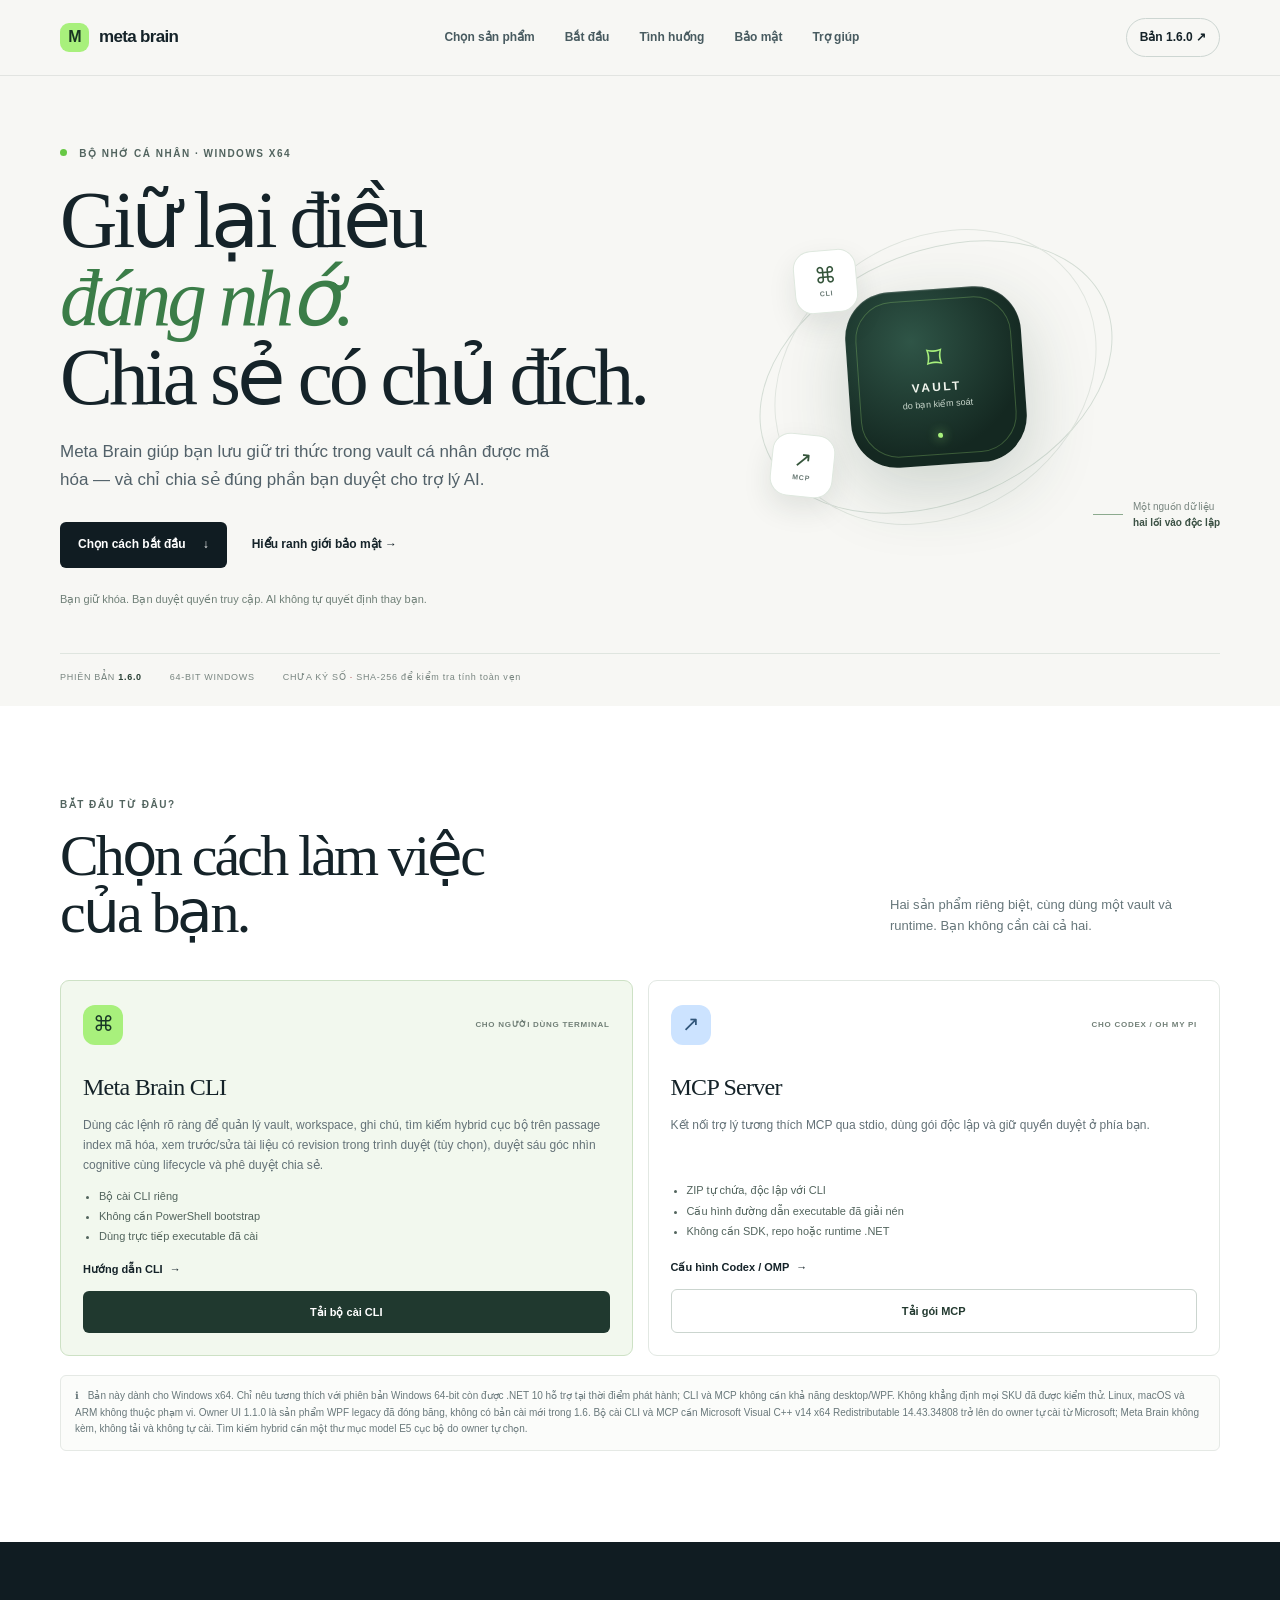
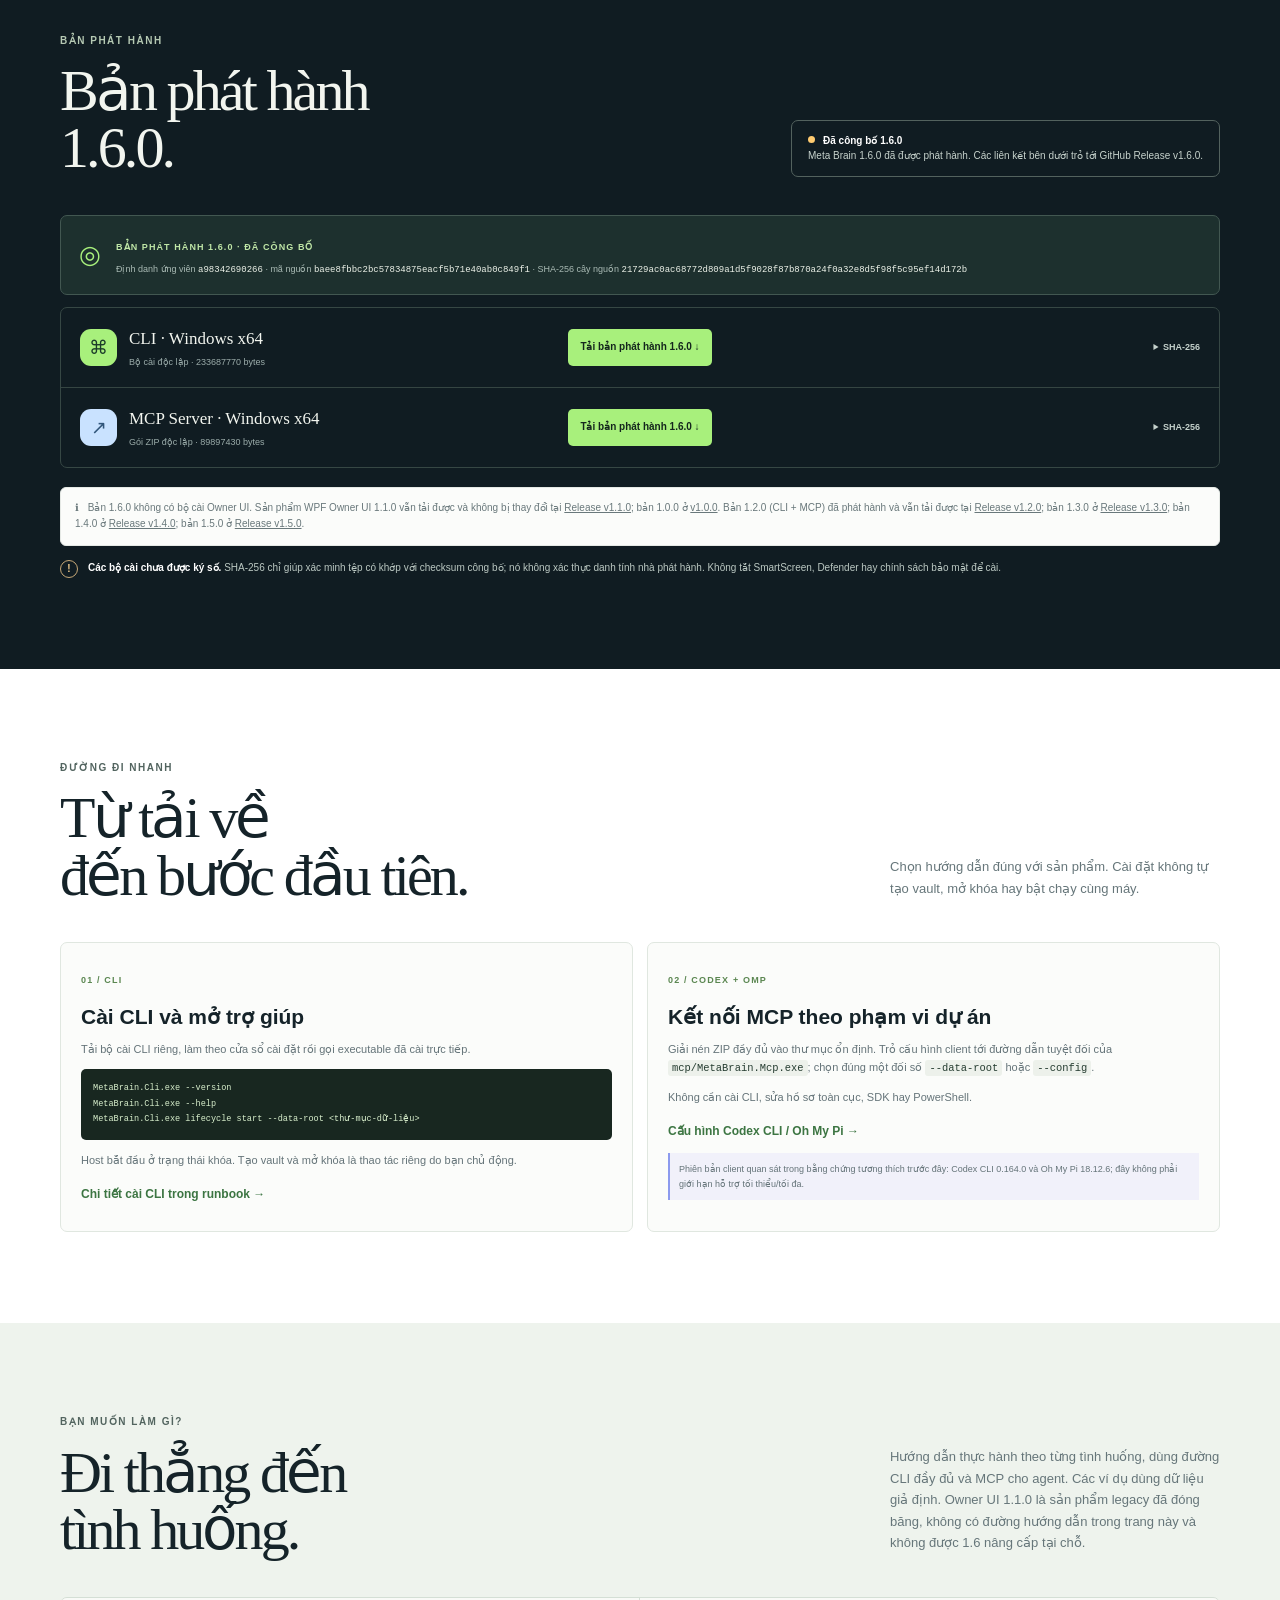
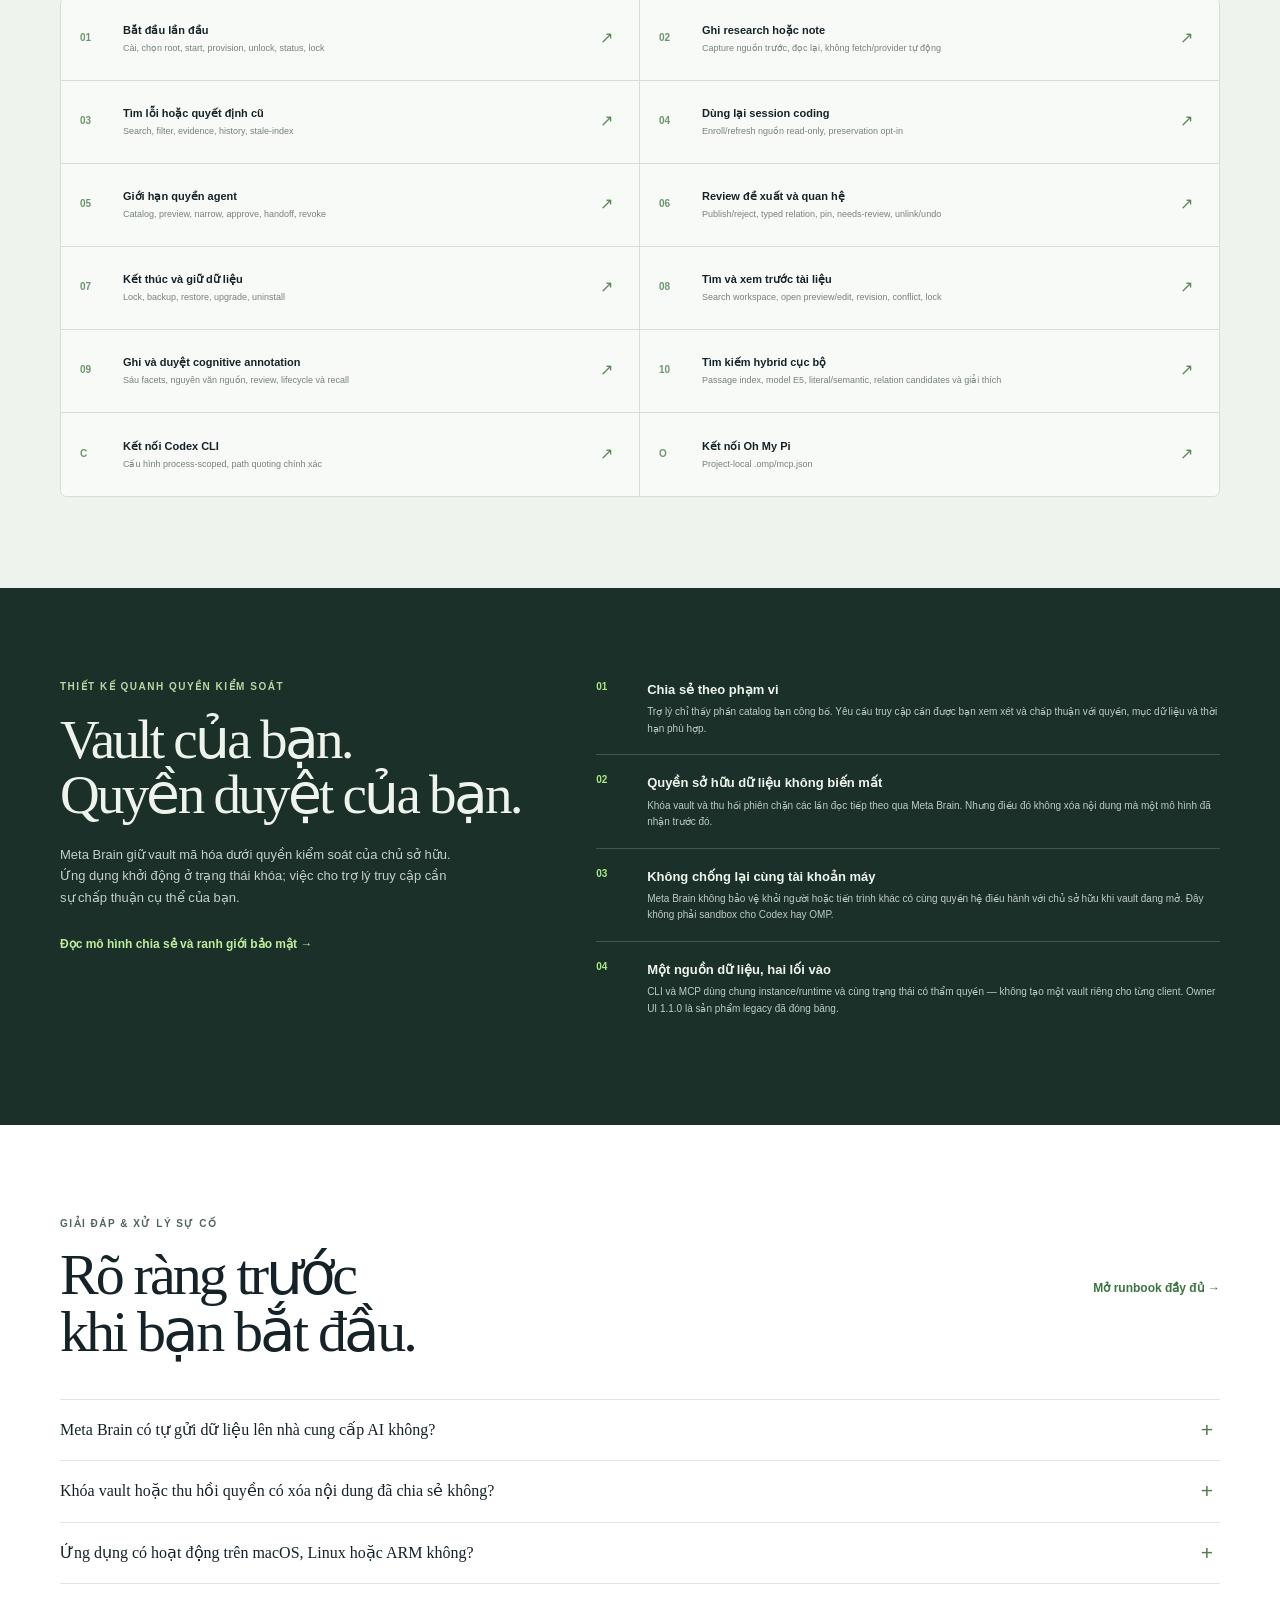
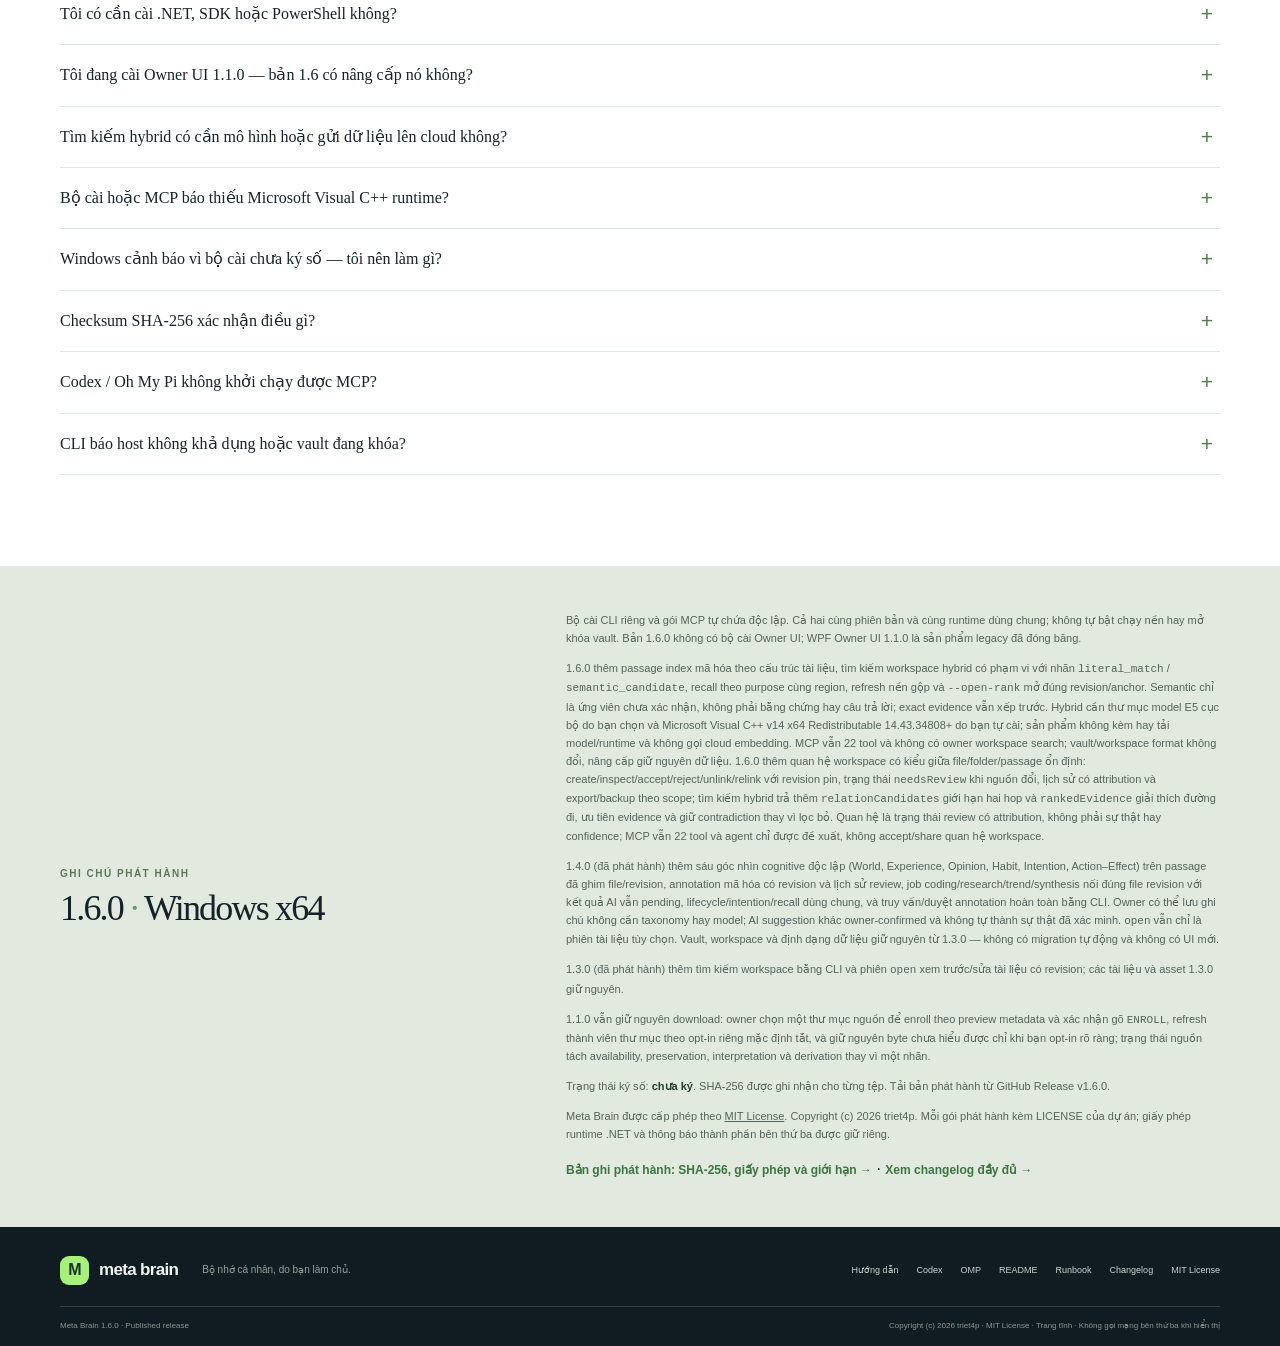
==== commit 121425f7: "chore(site): publish corrected Meta Brain 1.6.0 site" ====
--- a/index.html
+++ b/index.html
@@ -55,7 +55,7 @@
           <article class="download-row" id="download-cli"><div class="download-product"><span class="mini-icon">⌘</span><div><h3>CLI · Windows x64</h3><p>Bộ cài độc lập · 233687770 bytes</p></div></div><a class="download-action" href="https://github.com/triet4p/my-meta-brain/releases/download/v1.6.0/MetaBrain-CLI-1.6.0.exe" download>T&#7843;i b&#7843;n ph&#225;t h&#224;nh 1.6.0 <span aria-hidden="true">&darr;</span></a><details class="checksum"><summary>SHA-256</summary><code>3cd856e4f90cb6671e12f39c3577f8a6b1f3fc1103384c75dbe2713469870848</code></details></article>
           <article class="download-row" id="download-mcp"><div class="download-product"><span class="mini-icon blue">↗</span><div><h3>MCP Server · Windows x64</h3><p>Gói ZIP độc lập · 89897430 bytes</p></div></div><a class="download-action" href="https://github.com/triet4p/my-meta-brain/releases/download/v1.6.0/MetaBrain-MCP-1.6.0.zip" download>T&#7843;i b&#7843;n ph&#225;t h&#224;nh 1.6.0 <span aria-hidden="true">&darr;</span></a><details class="checksum"><summary>SHA-256</summary><code>7f50bcf0c016373c0a6155b4978a5e72618c5b69d6aba74f7e0d4866cdaa539a</code></details></article>
         </div>
-        <p class="platform-note"><span aria-hidden="true">ℹ</span> Bản 1.6.0 không có bộ cài Owner UI. Sản phẩm WPF Owner UI 1.1.0 vẫn tải được và không bị thay đổi tại <a href="https://github.com/triet4p/my-meta-brain/releases/tag/v1.1.0">Release v1.1.0</a>; bản 1.0.0 ở <a href="https://github.com/triet4p/my-meta-brain/releases/tag/v1.0.0">v1.0.0</a>. Bản 1.2.0 (CLI + MCP) đã phát hành và vẫn tải được tại <a href="https://github.com/triet4p/my-meta-brain/releases/tag/v1.2.0">Release v1.2.0</a>; bản 1.3.0 ở <a href="https://github.com/triet4p/my-meta-brain/releases/tag/v1.3.0">Release v1.3.0</a>; bản 1.4.0 ở <a href="https://github.com/triet4p/my-meta-brain/releases/tag/v1.4.0">Release v1.4.0</a>.</p>
+        <p class="platform-note"><span aria-hidden="true">ℹ</span> Bản 1.6.0 không có bộ cài Owner UI. Sản phẩm WPF Owner UI 1.1.0 vẫn tải được và không bị thay đổi tại <a href="https://github.com/triet4p/my-meta-brain/releases/tag/v1.1.0">Release v1.1.0</a>; bản 1.0.0 ở <a href="https://github.com/triet4p/my-meta-brain/releases/tag/v1.0.0">v1.0.0</a>. Bản 1.2.0 (CLI + MCP) đã phát hành và vẫn tải được tại <a href="https://github.com/triet4p/my-meta-brain/releases/tag/v1.2.0">Release v1.2.0</a>; bản 1.3.0 ở <a href="https://github.com/triet4p/my-meta-brain/releases/tag/v1.3.0">Release v1.3.0</a>; bản 1.4.0 ở <a href="https://github.com/triet4p/my-meta-brain/releases/tag/v1.4.0">Release v1.4.0</a>; bản 1.5.0 ở <a href="https://github.com/triet4p/my-meta-brain/releases/tag/v1.5.0">Release v1.5.0</a>.</p>
         <div class="signing-note"><span aria-hidden="true">!</span><p><b>Các bộ cài chưa được ký số.</b> SHA-256 chỉ giúp xác minh tệp có khớp với checksum công bố; nó không xác thực danh tính nhà phát hành. Không tắt SmartScreen, Defender hay chính sách bảo mật để cài.</p></div>
       </div>
     </section>
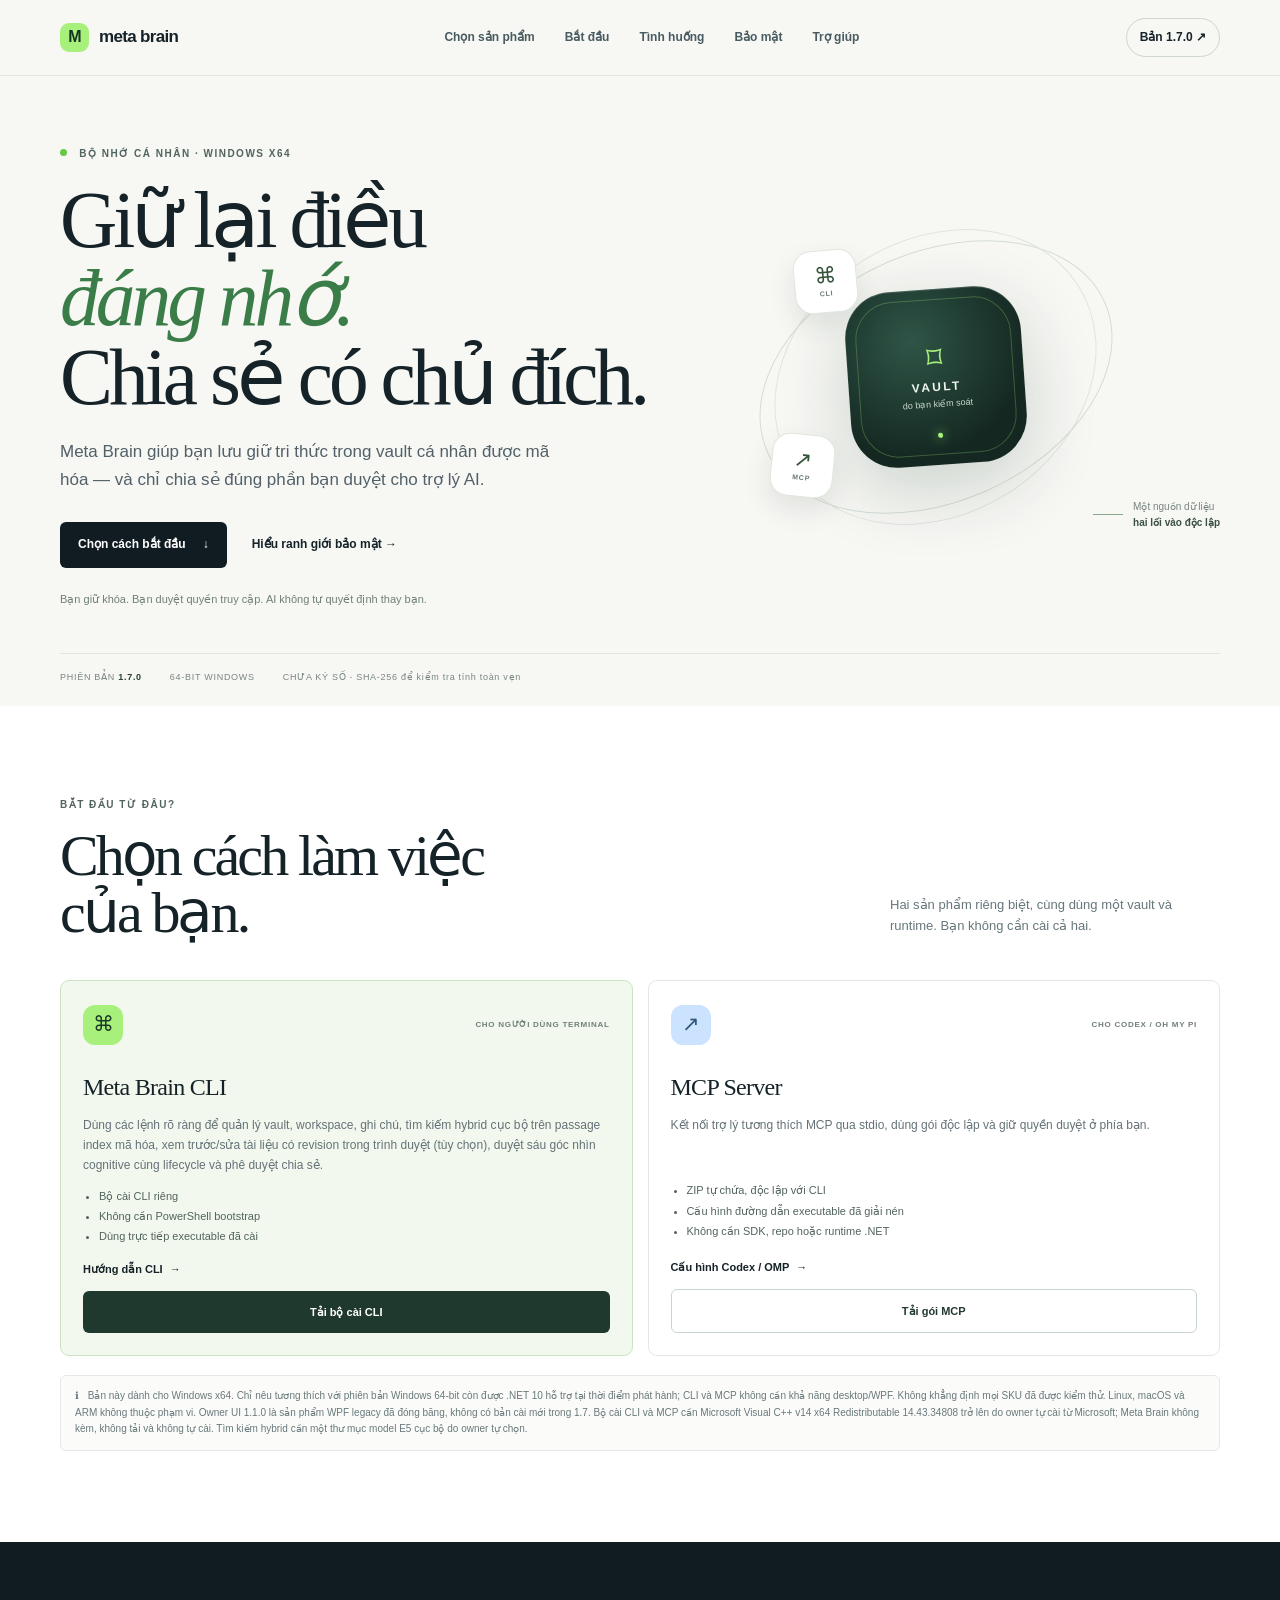
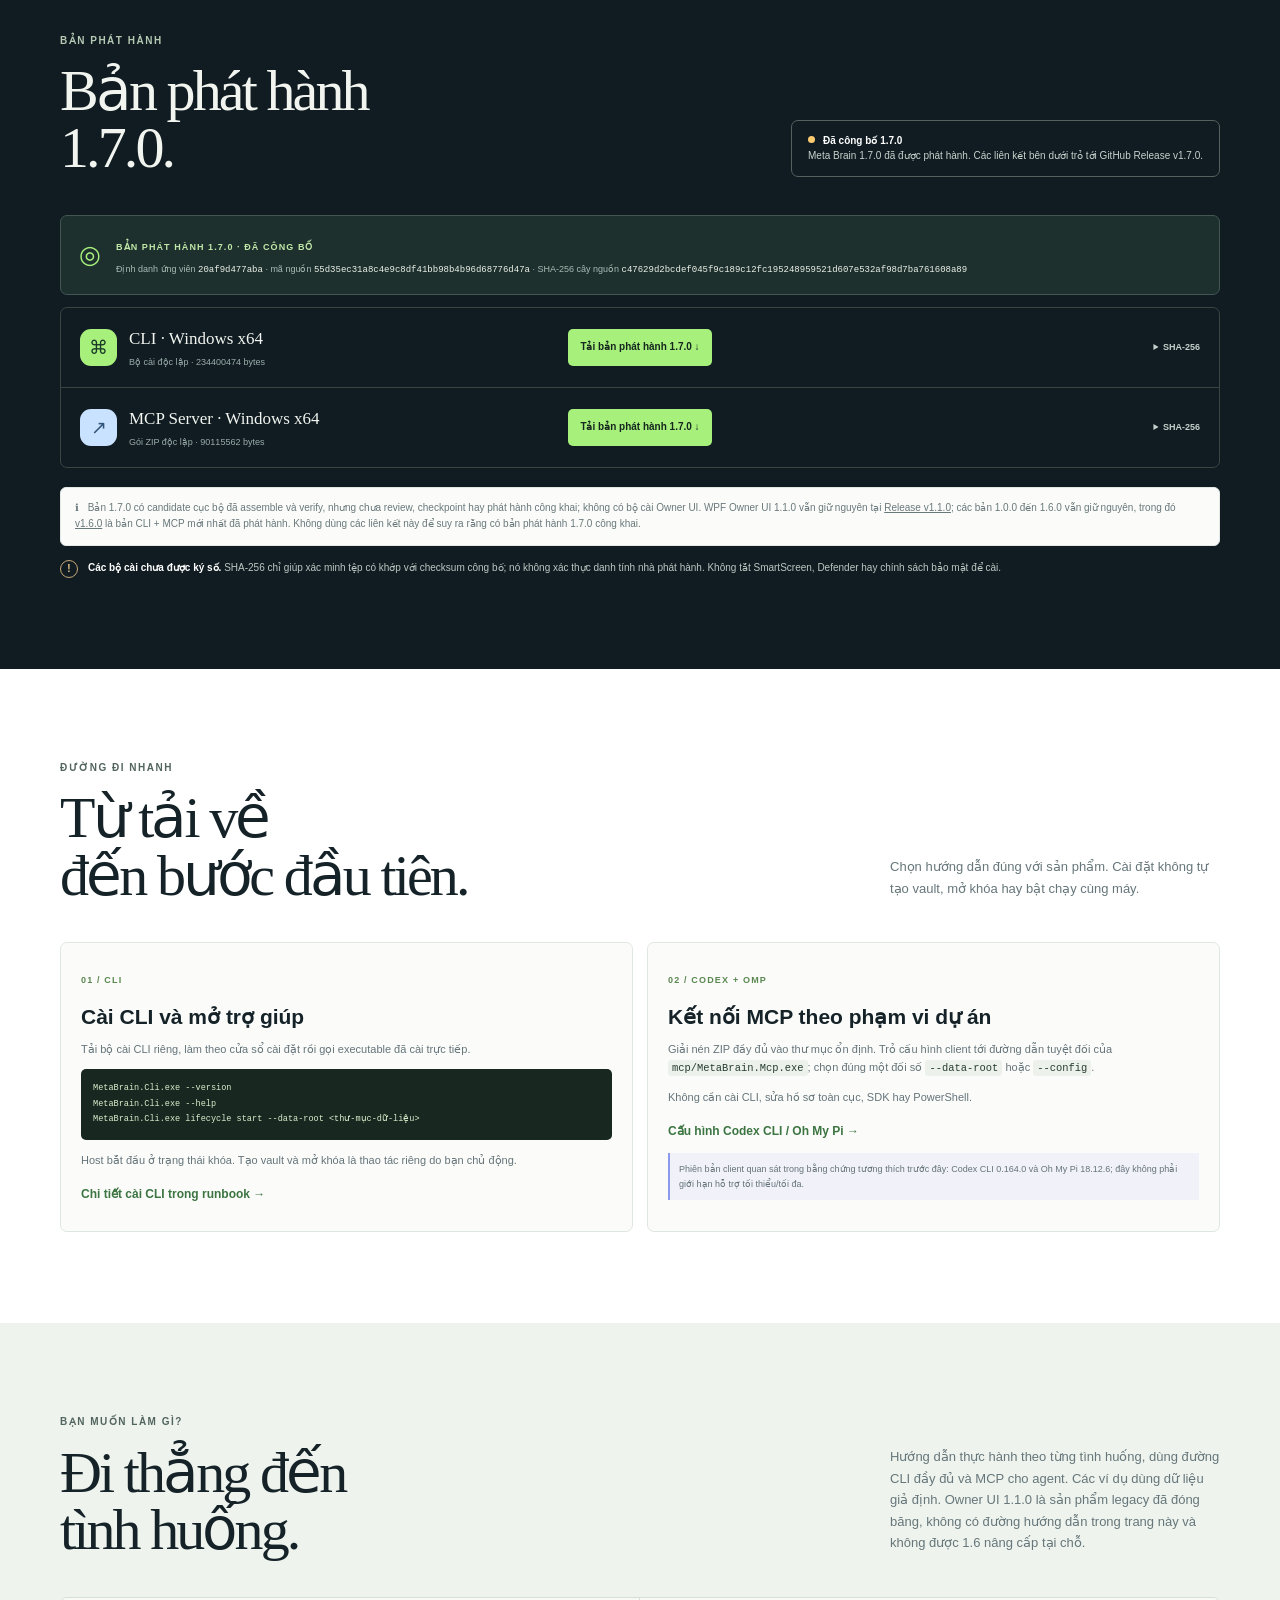
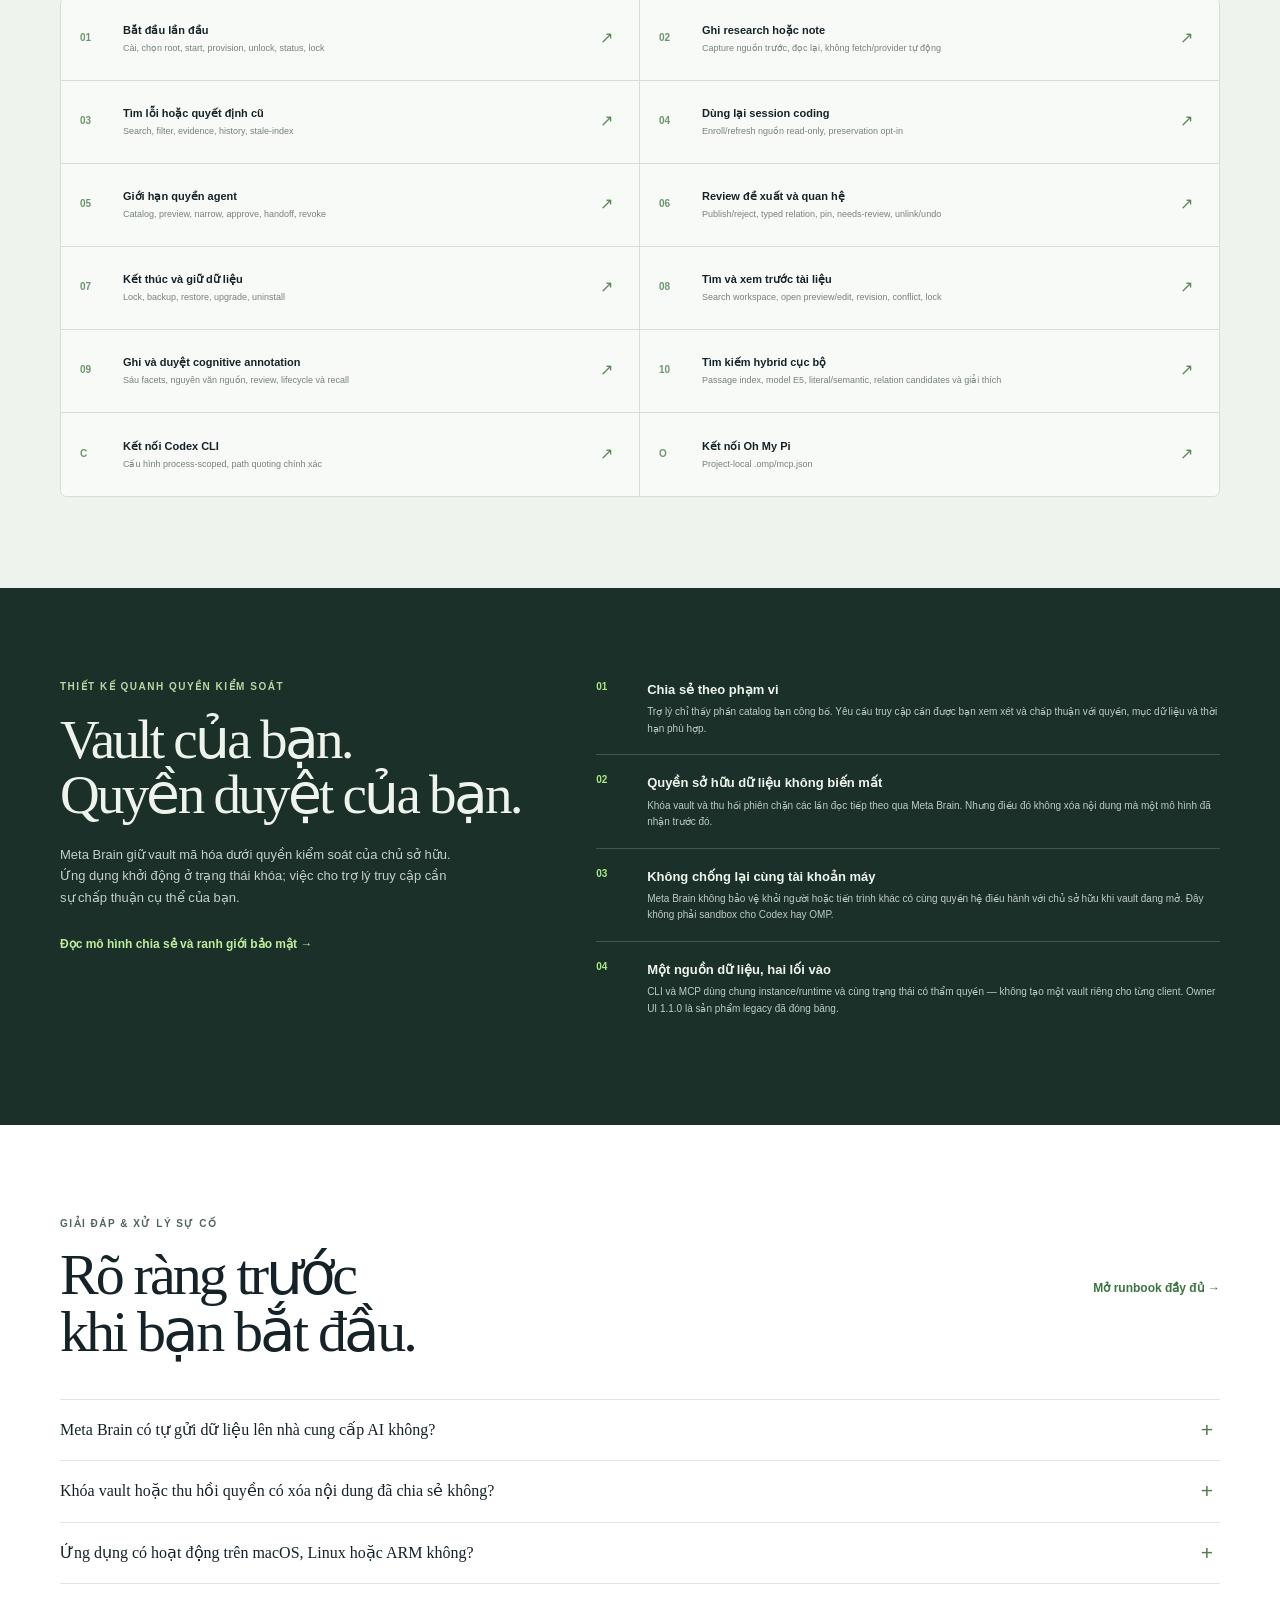
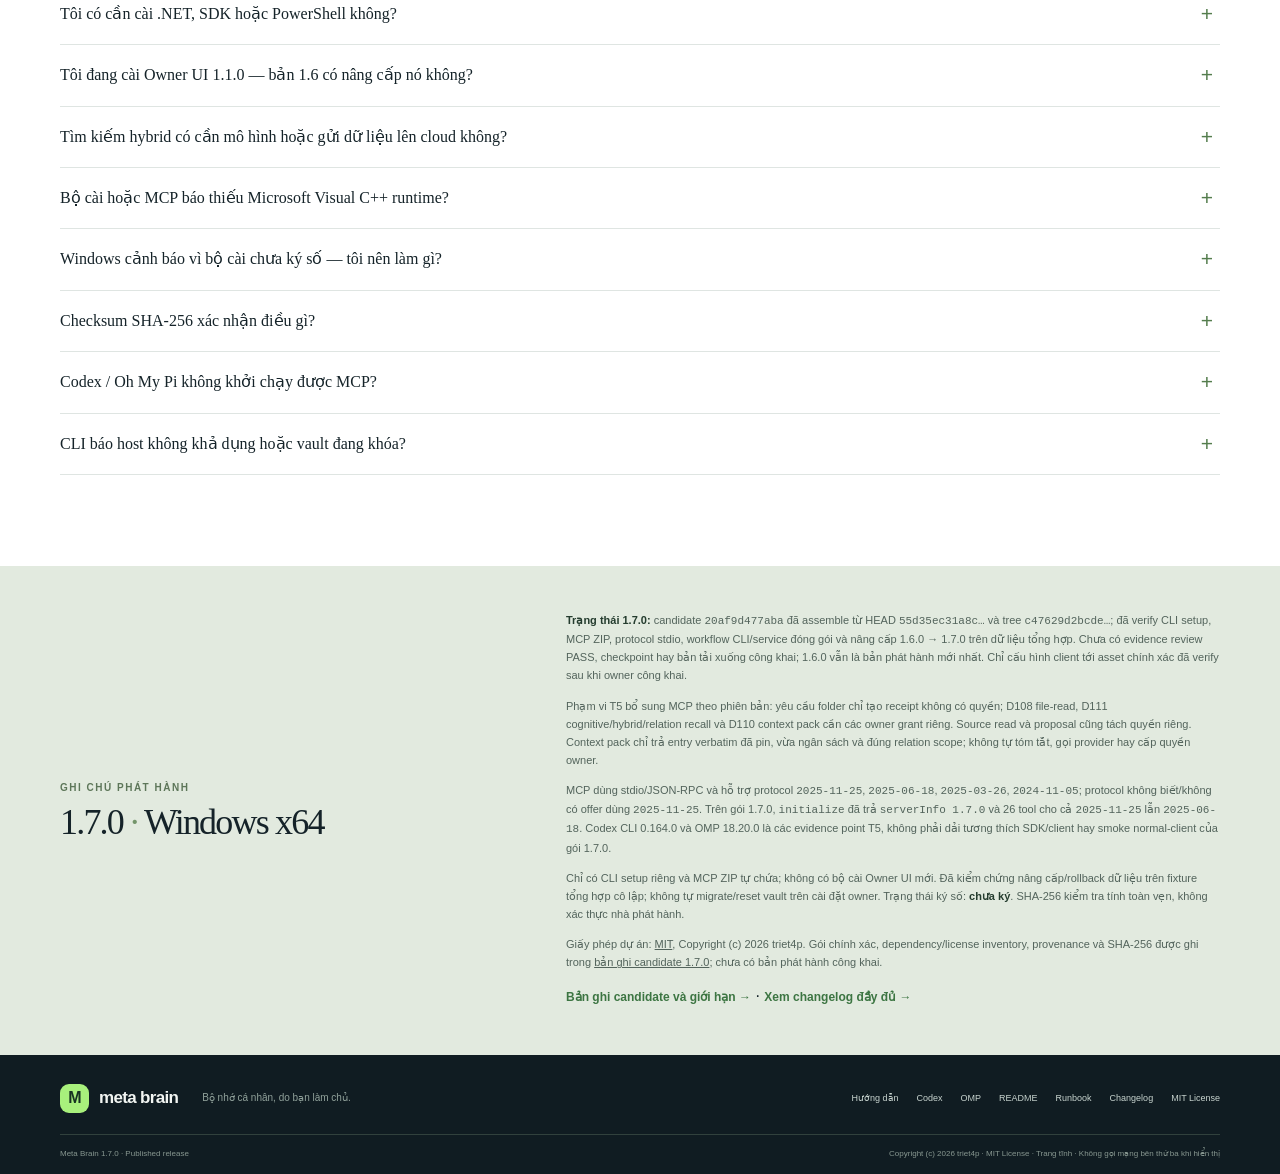
==== commit ebf5f9f9: "chore(site): publish Meta Brain 1.7.0 site" ====
--- a/index.html
+++ b/index.html
@@ -15,7 +15,7 @@
     <nav aria-label="Điều hướng chính">
       <a href="#choose">Chọn sản phẩm</a><a href="#start">Bắt đầu</a><a href="#scenarios">Tình huống</a><a href="#security">Bảo mật</a><a href="#help">Trợ giúp</a>
     </nav>
-    <a class="nav-cta" href="#downloads">Bản 1.6.0 <span aria-hidden="true">↗</span></a>
+    <a class="nav-cta" href="#downloads">Bản 1.7.0 <span aria-hidden="true">↗</span></a>
   </header>
 
   <main id="main">
@@ -33,7 +33,7 @@
         <div class="vault"><div class="vault-lock" aria-hidden="true">⌑</div><strong>VAULT</strong><span>do bạn kiểm soát</span><i class="vault-light"></i></div>
         <div class="art-caption"><span class="caption-line"></span><span>Một nguồn dữ liệu<br><b>hai lối vào độc lập</b></span></div>
       </div>
-      <div class="hero-meta"><span>PHIÊN BẢN <b>1.6.0</b></span><span>64-BIT WINDOWS</span><span>CHƯA KÝ SỐ <i>·</i> SHA-256 để kiểm tra tính toàn vẹn</span></div>
+      <div class="hero-meta"><span>PHIÊN BẢN <b>1.7.0</b></span><span>64-BIT WINDOWS</span><span>CHƯA KÝ SỐ <i>·</i> SHA-256 để kiểm tra tính toàn vẹn</span></div>
     </section>
 
     <section class="section section-light" id="choose" aria-labelledby="choose-title">
@@ -43,19 +43,19 @@
           <article class="product-card product-featured"><div class="product-top"><span class="product-icon" aria-hidden="true">⌘</span><span class="product-tag">CHO NGƯỜI DÙNG TERMINAL</span></div><h3>Meta Brain CLI</h3><p>Dùng các lệnh rõ ràng để quản lý vault, workspace, ghi chú, tìm kiếm hybrid cục bộ trên passage index mã hóa, xem trước/sửa tài liệu có revision trong trình duyệt (tùy chọn), duyệt sáu góc nhìn cognitive cùng lifecycle và phê duyệt chia sẻ.</p><ul><li>Bộ cài CLI riêng</li><li>Không cần PowerShell bootstrap</li><li>Dùng trực tiếp executable đã cài</li></ul><a class="card-link" href="#cli-start">Hướng dẫn CLI <span>→</span></a><a class="button button-dark" href="#download-cli">Tải bộ cài CLI</a></article>
           <article class="product-card"><div class="product-top"><span class="product-icon icon-blue" aria-hidden="true">↗</span><span class="product-tag">CHO CODEX / OH MY PI</span></div><h3>MCP Server</h3><p>Kết nối trợ lý tương thích MCP qua stdio, dùng gói độc lập và giữ quyền duyệt ở phía bạn.</p><ul><li>ZIP tự chứa, độc lập với CLI</li><li>Cấu hình đường dẫn executable đã giải nén</li><li>Không cần SDK, repo hoặc runtime .NET</li></ul><a class="card-link" href="#integrations">Cấu hình Codex / OMP <span>→</span></a><a class="button button-outline" href="#download-mcp">Tải gói MCP</a></article>
         </div>
-        <p class="platform-note"><span aria-hidden="true">ℹ</span> Bản này dành cho Windows x64. Chỉ nêu tương thích với phiên bản Windows 64-bit còn được .NET 10 hỗ trợ tại thời điểm phát hành; CLI và MCP không cần khả năng desktop/WPF. Không khẳng định mọi SKU đã được kiểm thử. Linux, macOS và ARM không thuộc phạm vi. Owner UI 1.1.0 là sản phẩm WPF legacy đã đóng băng, không có bản cài mới trong 1.6. Bộ cài CLI và MCP cần Microsoft Visual C++ v14 x64 Redistributable 14.43.34808 trở lên do owner tự cài từ Microsoft; Meta Brain không kèm, không tải và không tự cài. Tìm kiếm hybrid cần một thư mục model E5 cục bộ do owner tự chọn.</p>
+        <p class="platform-note"><span aria-hidden="true">ℹ</span> Bản này dành cho Windows x64. Chỉ nêu tương thích với phiên bản Windows 64-bit còn được .NET 10 hỗ trợ tại thời điểm phát hành; CLI và MCP không cần khả năng desktop/WPF. Không khẳng định mọi SKU đã được kiểm thử. Linux, macOS và ARM không thuộc phạm vi. Owner UI 1.1.0 là sản phẩm WPF legacy đã đóng băng, không có bản cài mới trong 1.7. Bộ cài CLI và MCP cần Microsoft Visual C++ v14 x64 Redistributable 14.43.34808 trở lên do owner tự cài từ Microsoft; Meta Brain không kèm, không tải và không tự cài. Tìm kiếm hybrid cần một thư mục model E5 cục bộ do owner tự chọn.</p>
       </div>
     </section>
 
     <section class="section downloads" id="downloads" aria-labelledby="downloads-title">
       <div class="wrap">
-        <div class="section-head"><div><p class="eyebrow">B&#7842;N PH&#193;T H&#192;NH</p><h2 id="downloads-title">B&#7843;n ph&#225;t h&#224;nh<br>1.6.0.</h2></div><div class="release-alert"><span class="alert-dot"></span><span><b>&#272;&#227; c&#244;ng b&#7889; 1.6.0</b><br>Meta Brain 1.6.0 &#273;&#227; &#273;&#432;&#7907;c ph&#225;t h&#224;nh. C&#225;c li&#234;n k&#7871;t b&#234;n d&#432;&#7899;i tr&#7887; t&#7899;i GitHub Release v1.6.0.</span></div></div>
-        <div class="candidate-banner"><span class="candidate-mark" aria-hidden="true">◎</span><div><strong>B&#7842;N PH&#193;T H&#192;NH 1.6.0 &#183; &#272;&#195; C&#212;NG B&#7888;</strong><p>Định danh ứng viên <code>a98342690266</code> · mã nguồn <code>baee8fbbc2bc57834875eacf5b71e40ab0c849f1</code> · SHA-256 cây nguồn <code>21729ac0ac68772d809a1d5f9028f87b870a24f0a32e8d5f98f5c95ef14d172b</code></p></div></div>
+        <div class="section-head"><div><p class="eyebrow">B&#7842;N PH&#193;T H&#192;NH</p><h2 id="downloads-title">B&#7843;n ph&#225;t h&#224;nh<br>1.7.0.</h2></div><div class="release-alert"><span class="alert-dot"></span><span><b>&#272;&#227; c&#244;ng b&#7889; 1.7.0</b><br>Meta Brain 1.7.0 &#273;&#227; &#273;&#432;&#7907;c ph&#225;t h&#224;nh. C&#225;c li&#234;n k&#7871;t b&#234;n d&#432;&#7899;i tr&#7887; t&#7899;i GitHub Release v1.7.0.</span></div></div>
+        <div class="candidate-banner"><span class="candidate-mark" aria-hidden="true">◎</span><div><strong>B&#7842;N PH&#193;T H&#192;NH 1.7.0 &#183; &#272;&#195; C&#212;NG B&#7888;</strong><p>Định danh ứng viên <code>20af9d477aba</code> · mã nguồn <code>55d35ec31a8c4e9c8df41bb98b4b96d68776d47a</code> · SHA-256 cây nguồn <code>c47629d2bcdef045f9c189c12fc195248959521d607e532af98d7ba761608a89</code></p></div></div>
         <div class="download-list">
-          <article class="download-row" id="download-cli"><div class="download-product"><span class="mini-icon">⌘</span><div><h3>CLI · Windows x64</h3><p>Bộ cài độc lập · 233687770 bytes</p></div></div><a class="download-action" href="https://github.com/triet4p/my-meta-brain/releases/download/v1.6.0/MetaBrain-CLI-1.6.0.exe" download>T&#7843;i b&#7843;n ph&#225;t h&#224;nh 1.6.0 <span aria-hidden="true">&darr;</span></a><details class="checksum"><summary>SHA-256</summary><code>3cd856e4f90cb6671e12f39c3577f8a6b1f3fc1103384c75dbe2713469870848</code></details></article>
-          <article class="download-row" id="download-mcp"><div class="download-product"><span class="mini-icon blue">↗</span><div><h3>MCP Server · Windows x64</h3><p>Gói ZIP độc lập · 89897430 bytes</p></div></div><a class="download-action" href="https://github.com/triet4p/my-meta-brain/releases/download/v1.6.0/MetaBrain-MCP-1.6.0.zip" download>T&#7843;i b&#7843;n ph&#225;t h&#224;nh 1.6.0 <span aria-hidden="true">&darr;</span></a><details class="checksum"><summary>SHA-256</summary><code>7f50bcf0c016373c0a6155b4978a5e72618c5b69d6aba74f7e0d4866cdaa539a</code></details></article>
+          <article class="download-row" id="download-cli"><div class="download-product"><span class="mini-icon">⌘</span><div><h3>CLI · Windows x64</h3><p>Bộ cài độc lập · 234400474 bytes</p></div></div><a class="download-action" href="https://github.com/triet4p/my-meta-brain/releases/download/v1.7.0/MetaBrain-CLI-1.7.0.exe" download>T&#7843;i b&#7843;n ph&#225;t h&#224;nh 1.7.0 <span aria-hidden="true">&darr;</span></a><details class="checksum"><summary>SHA-256</summary><code>b3a2c8b8b7d672b9a9638843b1967beea28a2751fcc50b6a8a3a3aff7bf15546</code></details></article>
+          <article class="download-row" id="download-mcp"><div class="download-product"><span class="mini-icon blue">↗</span><div><h3>MCP Server · Windows x64</h3><p>Gói ZIP độc lập · 90115562 bytes</p></div></div><a class="download-action" href="https://github.com/triet4p/my-meta-brain/releases/download/v1.7.0/MetaBrain-MCP-1.7.0.zip" download>T&#7843;i b&#7843;n ph&#225;t h&#224;nh 1.7.0 <span aria-hidden="true">&darr;</span></a><details class="checksum"><summary>SHA-256</summary><code>853d6364630963f218d4c65ab0b408c083bd7328d4254a925811d5531e2e364d</code></details></article>
         </div>
-        <p class="platform-note"><span aria-hidden="true">ℹ</span> Bản 1.6.0 không có bộ cài Owner UI. Sản phẩm WPF Owner UI 1.1.0 vẫn tải được và không bị thay đổi tại <a href="https://github.com/triet4p/my-meta-brain/releases/tag/v1.1.0">Release v1.1.0</a>; bản 1.0.0 ở <a href="https://github.com/triet4p/my-meta-brain/releases/tag/v1.0.0">v1.0.0</a>. Bản 1.2.0 (CLI + MCP) đã phát hành và vẫn tải được tại <a href="https://github.com/triet4p/my-meta-brain/releases/tag/v1.2.0">Release v1.2.0</a>; bản 1.3.0 ở <a href="https://github.com/triet4p/my-meta-brain/releases/tag/v1.3.0">Release v1.3.0</a>; bản 1.4.0 ở <a href="https://github.com/triet4p/my-meta-brain/releases/tag/v1.4.0">Release v1.4.0</a>; bản 1.5.0 ở <a href="https://github.com/triet4p/my-meta-brain/releases/tag/v1.5.0">Release v1.5.0</a>.</p>
+        <p class="platform-note"><span aria-hidden="true">ℹ</span> Bản 1.7.0 có candidate cục bộ đã assemble và verify, nhưng chưa review, checkpoint hay phát hành công khai; không có bộ cài Owner UI. WPF Owner UI 1.1.0 vẫn giữ nguyên tại <a href="https://github.com/triet4p/my-meta-brain/releases/tag/v1.1.0">Release v1.1.0</a>; các bản 1.0.0 đến 1.6.0 vẫn giữ nguyên, trong đó <a href="https://github.com/triet4p/my-meta-brain/releases/tag/v1.6.0">v1.6.0</a> là bản CLI + MCP mới nhất đã phát hành. Không dùng các liên kết này để suy ra rằng có bản phát hành 1.7.0 công khai.</p>
         <div class="signing-note"><span aria-hidden="true">!</span><p><b>Các bộ cài chưa được ký số.</b> SHA-256 chỉ giúp xác minh tệp có khớp với checksum công bố; nó không xác thực danh tính nhà phát hành. Không tắt SmartScreen, Defender hay chính sách bảo mật để cài.</p></div>
       </div>
     </section>
@@ -96,21 +96,33 @@
     <section class="section faq-section section-light" id="help" aria-labelledby="help-title"><div class="wrap"><div class="section-head"><div><p class="eyebrow">GIẢI ĐÁP & XỬ LÝ SỰ CỐ</p><h2 id="help-title">Rõ ràng trước<br>khi bạn bắt đầu.</h2></div><a class="inline-link" href="https://github.com/triet4p/my-meta-brain/blob/main/docs/OPERATIONS.md">Mở runbook đầy đủ <span>→</span></a></div><div class="faq-list">
       <details><summary>Meta Brain có tự gửi dữ liệu lên nhà cung cấp AI không?</summary><p>Không tự động. Kết nối MCP phục vụ công cụ và quyền truy cập có phạm vi; việc gửi ngữ cảnh tới nhà cung cấp phụ thuộc ứng dụng AI và lựa chọn chia sẻ của bạn. Chỉ phê duyệt nội dung/phạm vi phù hợp với đích đến và ngữ cảnh mô hình dự kiến.</p></details>
       <details><summary>Khóa vault hoặc thu hồi quyền có xóa nội dung đã chia sẻ không?</summary><p>Không. Khóa vault làm mất hiệu lực phiên truy cập hiện tại qua Meta Brain; thu hồi chặn lần truy cập tiếp theo. Nội dung đã được gửi ra ngoài không thể được Meta Brain thu hồi khỏi mô hình hay nhà cung cấp.</p></details>
-      <details><summary>Ứng dụng có hoạt động trên macOS, Linux hoặc ARM không?</summary><p>Không. Bản 1.6.0 này dành cho Windows x64. Hệ điều hành được nêu tương thích là các bản Windows 64-bit còn được .NET 10 hỗ trợ; CLI và MCP không cần khả năng desktop/WPF. Không có khẳng định từng SKU đã được kiểm thử.</p></details>
+      <details><summary>Ứng dụng có hoạt động trên macOS, Linux hoặc ARM không?</summary><p>Không. Bản 1.7.0 này dành cho Windows x64. Hệ điều hành được nêu tương thích là các bản Windows 64-bit còn được .NET 10 hỗ trợ; CLI và MCP không cần khả năng desktop/WPF. Không có khẳng định từng SKU đã được kiểm thử.</p></details>
       <details><summary>Tôi có cần cài .NET, SDK hoặc PowerShell không?</summary><p>Không để sử dụng các gói tự chứa. Bộ cài CLI là một executable; MCP là ZIP tự chứa. Không cần bootstrap PowerShell. PowerShell và .NET SDK chỉ dành cho quy trình phát triển/xây dựng trong repo. Ngoại lệ duy nhất là Microsoft Visual C++ v14 x64 Redistributable do bạn tự cài từ Microsoft (xem câu hỏi bên dưới).</p></details>
       <details><summary>Tôi đang cài Owner UI 1.1.0 — bản 1.6 có nâng cấp nó không?</summary><p>Không. Owner UI 1.1.0 là sản phẩm WPF legacy đã đóng băng; 1.6 chỉ phát hành CLI và MCP. Bộ cài 1.6 từ chối thay đổi một cài đặt 1.1.0 hoặc hỗn hợp tại chỗ và giữ nguyên mọi file, dữ liệu và tiến trình của bản cũ. Hãy cài 1.6 vào install root riêng với data root và endpoint riêng; xem runbook phần chuyển đổi hỗ trợ.</p></details>
       <details><summary>Tìm kiếm hybrid có cần mô hình hoặc gửi dữ liệu lên cloud không?</summary><p>Bạn phải tự chọn một thư mục model E5 cục bộ đúng phiên bản đã ghim. Gói phát hành không kèm trọng số model, không tự tải và không gọi nhà cung cấp embedding cloud; thiếu hoặc sai model thì lệnh hybrid từ chối thay vì âm thầm chuyển sang lexical. Ứng dụng không lưu đường dẫn model và xóa lựa chọn/cache khi vault khóa.</p></details>
       <details><summary>Bộ cài hoặc MCP báo thiếu Microsoft Visual C++ runtime?</summary><p>Bản 1.6 cần Microsoft Visual C++ v14 x64 Redistributable phiên bản 14.43.34808 trở lên do bạn tự cài từ trang chính thức của Microsoft. Meta Brain không kèm, không tải và không tự cài runtime này; bộ cài và MCP từ chối trước khi thay đổi file hay data root nếu thiếu hoặc quá cũ. Windows 10+ có Universal CRT của hệ điều hành nhưng không cung cấp các import VCRUNTIME.</p></details>
-      <details><summary>Windows cảnh báo vì bộ cài chưa ký số — tôi nên làm gì?</summary><p>Bản 1.6.0 chưa ký số. Dừng lại nếu bạn không thể xác minh nguồn và checksum; không vô hiệu hóa SmartScreen, Defender hoặc chính sách máy để tiếp tục.</p></details>
+      <details><summary>Windows cảnh báo vì bộ cài chưa ký số — tôi nên làm gì?</summary><p>Bản 1.7.0 chưa ký số. Dừng lại nếu bạn không thể xác minh nguồn và checksum; không vô hiệu hóa SmartScreen, Defender hoặc chính sách máy để tiếp tục.</p></details>
       <details><summary>Checksum SHA-256 xác nhận điều gì?</summary><p>Nó giúp so sánh bytes của tệp tải về với giá trị công bố. Nó không chứng minh ai đã phát hành tệp. Chỉ dùng checksum từ một nguồn bạn tin cậy.</p></details>
       <details><summary>Codex / Oh My Pi không khởi chạy được MCP?</summary><p>Giữ nguyên cấu trúc ZIP sau khi giải nén; kiểm tra đường dẫn tuyệt đối tới <code>mcp/MetaBrain.Mcp.exe</code>, dùng đúng một cặp đối số, và bảo đảm cấu hình đặt ở phạm vi dự án/client bạn dự định. Runbook có ví dụ và lưu ý escape đường dẫn.</p></details>
       <details><summary>CLI báo host không khả dụng hoặc vault đang khóa?</summary><p>Kiểm tra trạng thái bằng lệnh lifecycle phù hợp, chọn đúng data root của instance và chỉ thực hiện thao tác owner khi vault được mở khóa có chủ ý. Xem mã lỗi và bước khắc phục trong phần vận hành của runbook.</p></details>
     </div></div></section>
 
-    <section class="release-notes" id="release-notes" aria-labelledby="notes-title"><div class="wrap notes-inner"><div><p class="eyebrow">GHI CHÚ PHÁT HÀNH</p><h2 id="notes-title">1.6.0 <span>·</span> Windows x64</h2></div><div><p>Bộ cài CLI riêng và gói MCP tự chứa độc lập. Cả hai cùng phiên bản và cùng runtime dùng chung; không tự bật chạy nền hay mở khóa vault. Bản 1.6.0 không có bộ cài Owner UI; WPF Owner UI 1.1.0 là sản phẩm legacy đã đóng băng.</p><p>1.6.0 thêm passage index mã hóa theo cấu trúc tài liệu, tìm kiếm workspace hybrid có phạm vi với nhãn <code>literal_match</code> / <code>semantic_candidate</code>, recall theo purpose cùng region, refresh nền gộp và <code>--open-rank</code> mở đúng revision/anchor. Semantic chỉ là ứng viên chưa xác nhận, không phải bằng chứng hay câu trả lời; exact evidence vẫn xếp trước. Hybrid cần thư mục model E5 cục bộ do bạn chọn và Microsoft Visual C++ v14 x64 Redistributable 14.43.34808+ do bạn tự cài; sản phẩm không kèm hay tải model/runtime và không gọi cloud embedding. MCP vẫn 22 tool và không có owner workspace search; vault/workspace format không đổi, nâng cấp giữ nguyên dữ liệu. 1.6.0 thêm quan hệ workspace có kiểu giữa file/folder/passage ổn định: create/inspect/accept/reject/unlink/relink với revision pin, trạng thái <code>needsReview</code> khi nguồn đổi, lịch sử có attribution và export/backup theo scope; tìm kiếm hybrid trả thêm <code>relationCandidates</code> giới hạn hai hop và <code>rankedEvidence</code> giải thích đường đi, ưu tiên evidence và giữ contradiction thay vì lọc bỏ. Quan hệ là trạng thái review có attribution, không phải sự thật hay confidence; MCP vẫn 22 tool và agent chỉ được đề xuất, không accept/share quan hệ workspace.</p><p>1.4.0 (đã phát hành) thêm sáu góc nhìn cognitive độc lập (World, Experience, Opinion, Habit, Intention, Action–Effect) trên passage đã ghim file/revision, annotation mã hóa có revision và lịch sử review, job coding/research/trend/synthesis nối đúng file revision với kết quả AI vẫn pending, lifecycle/intention/recall dùng chung, và truy vấn/duyệt annotation hoàn toàn bằng CLI. Owner có thể lưu ghi chú không cần taxonomy hay model; AI suggestion khác owner-confirmed và không tự thành sự thật đã xác minh. <code>open</code> vẫn chỉ là phiên tài liệu tùy chọn. Vault, workspace và định dạng dữ liệu giữ nguyên từ 1.3.0 — không có migration tự động và không có UI mới.</p><p>1.3.0 (đã phát hành) thêm tìm kiếm workspace bằng CLI và phiên <code>open</code> xem trước/sửa tài liệu có revision; các tài liệu và asset 1.3.0 giữ nguyên.</p><p>1.1.0 vẫn giữ nguyên download: owner chọn một thư mục nguồn để enroll theo preview metadata và xác nhận gõ <code>ENROLL</code>, refresh thành viên thư mục theo opt-in riêng mặc định tắt, và giữ nguyên byte chưa hiểu được chỉ khi bạn opt-in rõ ràng; trạng thái nguồn tách availability, preservation, interpretation và derivation thay vì một nhãn.</p><p>Trạng thái ký số: <b>chưa ký</b>. SHA-256 &#273;&#432;&#7907;c ghi nh&#7853;n cho t&#7915;ng t&#7879;p. T&#7843;i b&#7843;n ph&#225;t h&#224;nh t&#7915; GitHub Release v1.6.0.</p><p>Meta Brain được cấp phép theo <a href="https://github.com/triet4p/my-meta-brain/blob/main/LICENSE">MIT License</a>. Copyright (c) 2026 triet4p. Mỗi gói phát hành kèm LICENSE của dự án; giấy phép runtime .NET và thông báo thành phần bên thứ ba được giữ riêng.</p><a class="inline-link" href="https://github.com/triet4p/my-meta-brain/blob/main/docs/release-1.6.0.md">Bản ghi phát hành: SHA-256, giấy phép và giới hạn <span>&rarr;</span></a> &middot; <a class="inline-link" href="https://github.com/triet4p/my-meta-brain/blob/main/CHANGELOG.md">Xem changelog đầy đủ <span>&rarr;</span></a></div></div></section>
+    <section class="release-notes" id="release-notes" aria-labelledby="notes-title">
+      <div class="wrap notes-inner">
+        <div><p class="eyebrow">GHI CHÚ PHÁT HÀNH</p><h2 id="notes-title">1.7.0 <span>·</span> Windows x64</h2></div>
+        <div>
+          <p><b>Trạng thái 1.7.0:</b> candidate <code>20af9d477aba</code> đã assemble từ HEAD <code>55d35ec31a8c…</code> và tree <code>c47629d2bcde…</code>; đã verify CLI setup, MCP ZIP, protocol stdio, workflow CLI/service đóng gói và nâng cấp 1.6.0 → 1.7.0 trên dữ liệu tổng hợp. Chưa có evidence review PASS, checkpoint hay bản tải xuống công khai; 1.6.0 vẫn là bản phát hành mới nhất. Chỉ cấu hình client tới asset chính xác đã verify sau khi owner công khai.</p>
+          <p>Phạm vi T5 bổ sung MCP theo phiên bản: yêu cầu folder chỉ tạo receipt không có quyền; D108 file-read, D111 cognitive/hybrid/relation recall và D110 context pack cần các owner grant riêng. Source read và proposal cũng tách quyền riêng. Context pack chỉ trả entry verbatim đã pin, vừa ngân sách và đúng relation scope; không tự tóm tắt, gọi provider hay cấp quyền owner.</p>
+          <p>MCP dùng stdio/JSON-RPC và hỗ trợ protocol <code>2025-11-25</code>, <code>2025-06-18</code>, <code>2025-03-26</code>, <code>2024-11-05</code>; protocol không biết/không có offer dùng <code>2025-11-25</code>. Trên gói 1.7.0, <code>initialize</code> đã trả <code>serverInfo 1.7.0</code> và 26 tool cho cả <code>2025-11-25</code> lẫn <code>2025-06-18</code>. Codex CLI 0.164.0 và OMP 18.20.0 là các evidence point T5, không phải dải tương thích SDK/client hay smoke normal-client của gói 1.7.0.</p>
+          <p>Chỉ có CLI setup riêng và MCP ZIP tự chứa; không có bộ cài Owner UI mới. Đã kiểm chứng nâng cấp/rollback dữ liệu trên fixture tổng hợp cô lập; không tự migrate/reset vault trên cài đặt owner. Trạng thái ký số: <b>chưa ký</b>. SHA-256 kiểm tra tính toàn vẹn, không xác thực nhà phát hành.</p>
+          <p>Giấy phép dự án: <a href="https://github.com/triet4p/my-meta-brain/blob/main/LICENSE">MIT</a>, Copyright (c) 2026 triet4p. Gói chính xác, dependency/license inventory, provenance và SHA-256 được ghi trong <a href="https://github.com/triet4p/my-meta-brain/blob/main/docs/release-1.7.0.md">bản ghi candidate 1.7.0</a>; chưa có bản phát hành công khai.</p>
+          <a class="inline-link" href="https://github.com/triet4p/my-meta-brain/blob/main/docs/release-1.7.0.md">Bản ghi candidate và giới hạn <span>&rarr;</span></a> &middot; <a class="inline-link" href="https://github.com/triet4p/my-meta-brain/blob/main/CHANGELOG.md">Xem changelog đầy đủ <span>&rarr;</span></a>
+        </div>
+      </div>
+    </section>
   </main>
 
-  <footer class="footer"><div class="wrap footer-inner"><a class="brand" href="#home"><span class="brand-mark" aria-hidden="true">M</span><span>meta brain</span></a><p>Bộ nhớ cá nhân, do bạn làm chủ.</p><div><a href="scenarios.html">Hướng dẫn</a><a href="codex.html">Codex</a><a href="omp.html">OMP</a><a href="https://github.com/triet4p/my-meta-brain/blob/main/README.md">README</a><a href="operations.html">Runbook</a><a href="https://github.com/triet4p/my-meta-brain/blob/main/CHANGELOG.md">Changelog</a><a href="https://github.com/triet4p/my-meta-brain/blob/main/LICENSE">MIT License</a></div></div><div class="wrap footer-bottom"><span>Meta Brain 1.6.0 · Published release</span><span>Copyright (c) 2026 triet4p · MIT License · Trang tĩnh · Không gọi mạng bên thứ ba khi hiển thị</span></div></footer>
+  <footer class="footer"><div class="wrap footer-inner"><a class="brand" href="#home"><span class="brand-mark" aria-hidden="true">M</span><span>meta brain</span></a><p>Bộ nhớ cá nhân, do bạn làm chủ.</p><div><a href="scenarios.html">Hướng dẫn</a><a href="codex.html">Codex</a><a href="omp.html">OMP</a><a href="https://github.com/triet4p/my-meta-brain/blob/main/README.md">README</a><a href="operations.html">Runbook</a><a href="https://github.com/triet4p/my-meta-brain/blob/main/CHANGELOG.md">Changelog</a><a href="https://github.com/triet4p/my-meta-brain/blob/main/LICENSE">MIT License</a></div></div><div class="wrap footer-bottom"><span>Meta Brain 1.7.0 · Published release</span><span>Copyright (c) 2026 triet4p · MIT License · Trang tĩnh · Không gọi mạng bên thứ ba khi hiển thị</span></div></footer>
 </body>
 </html>
 
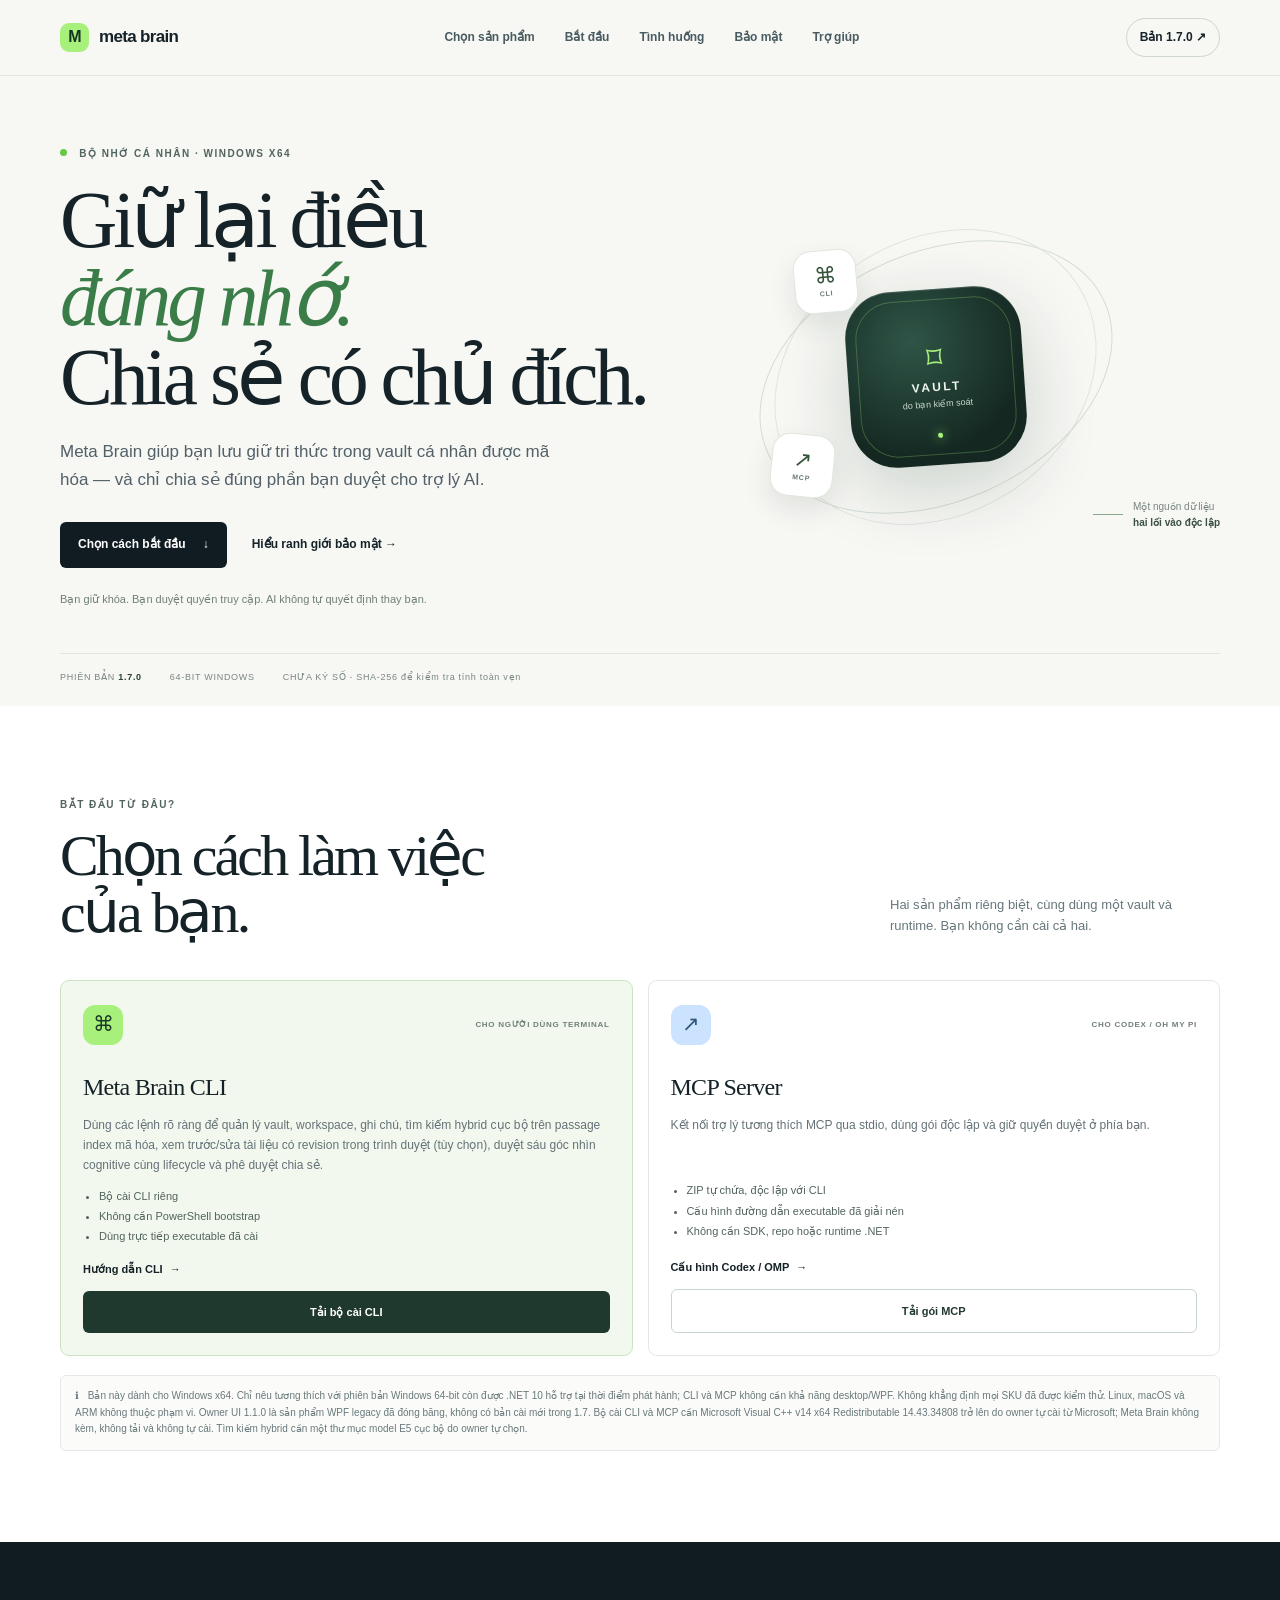
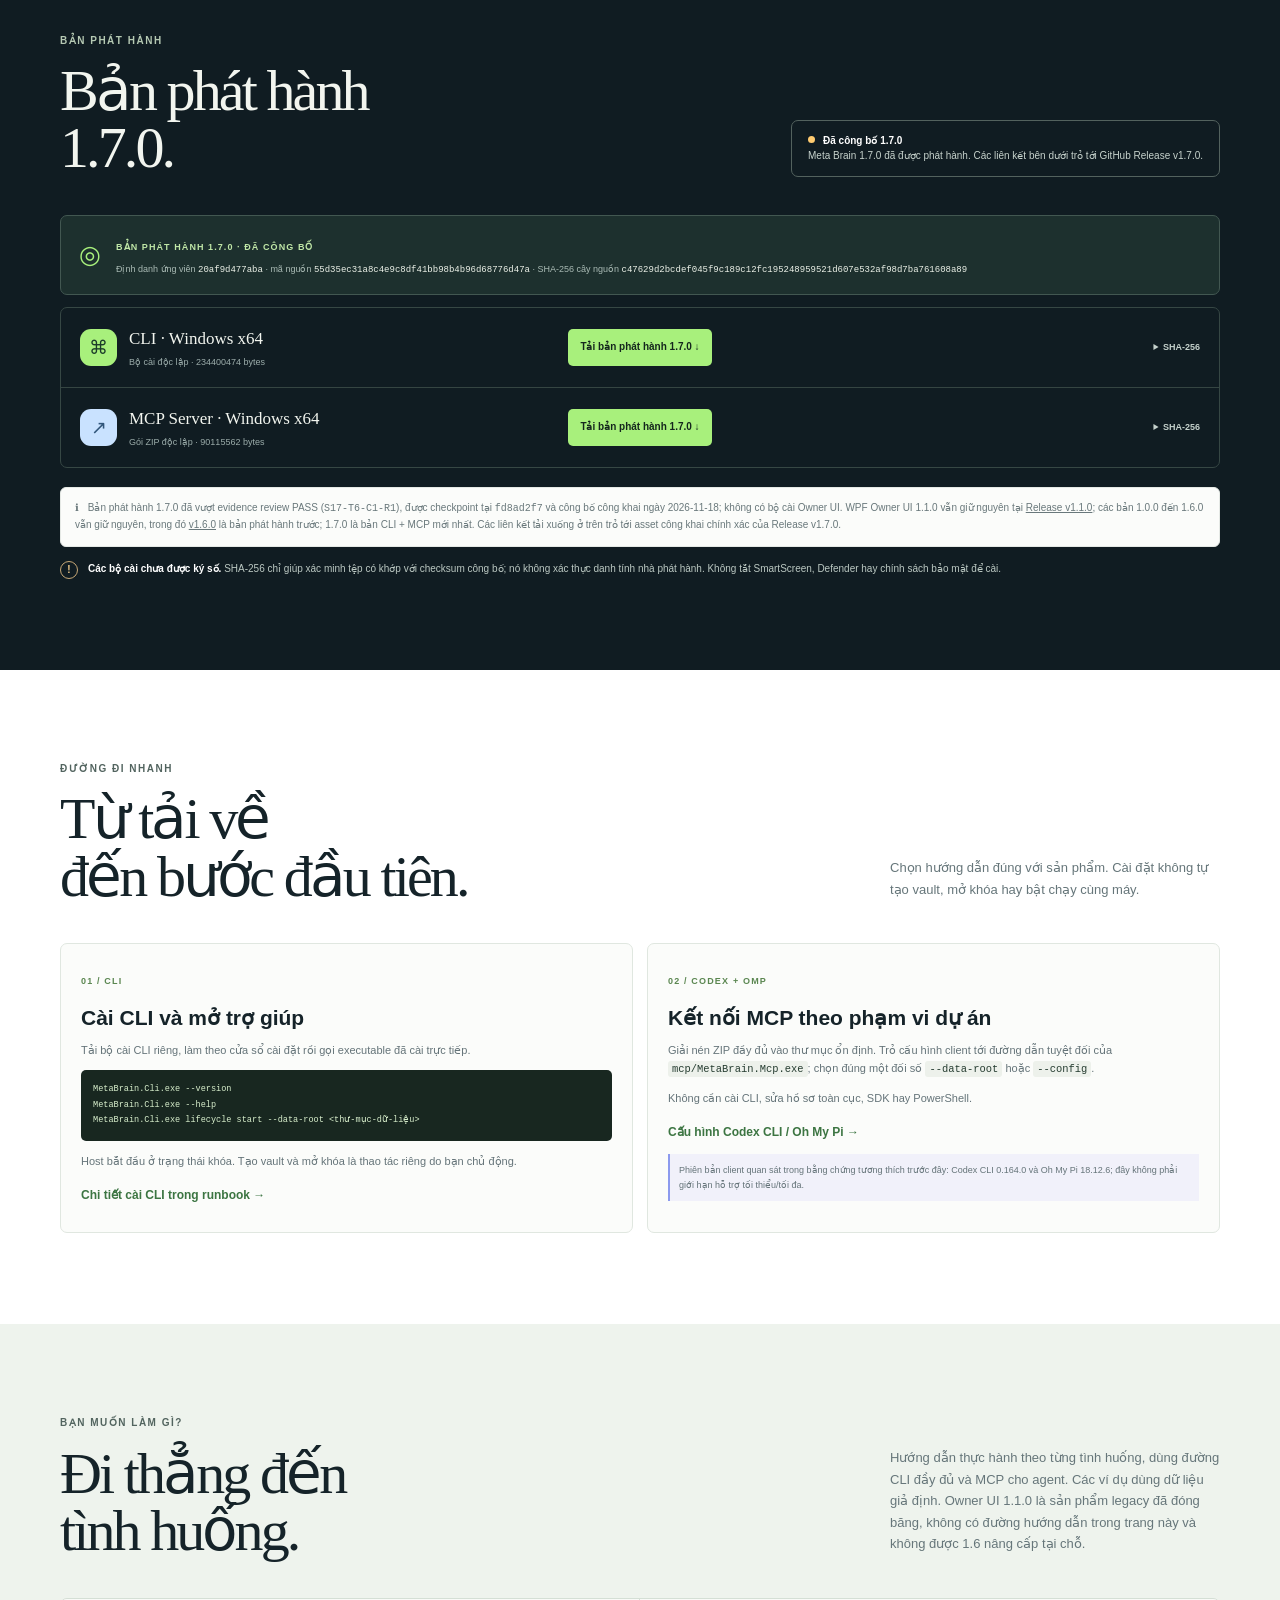
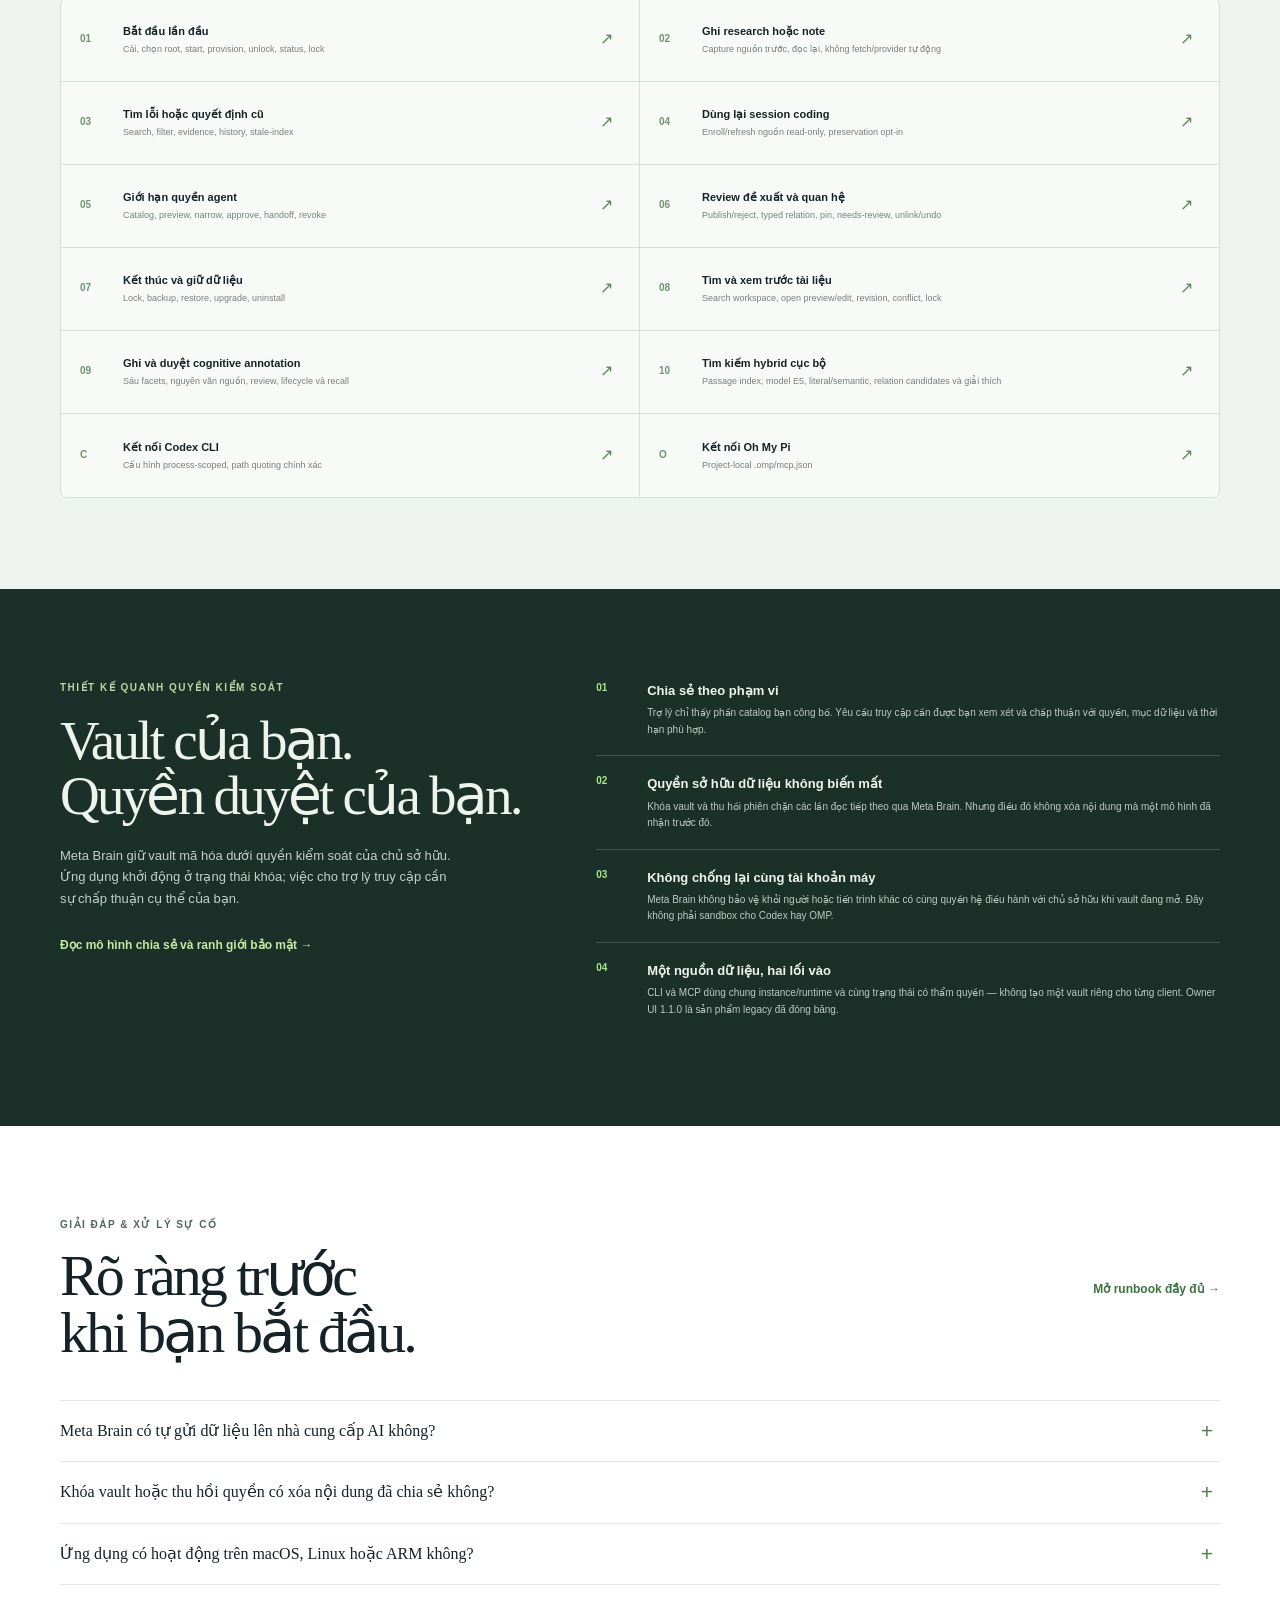
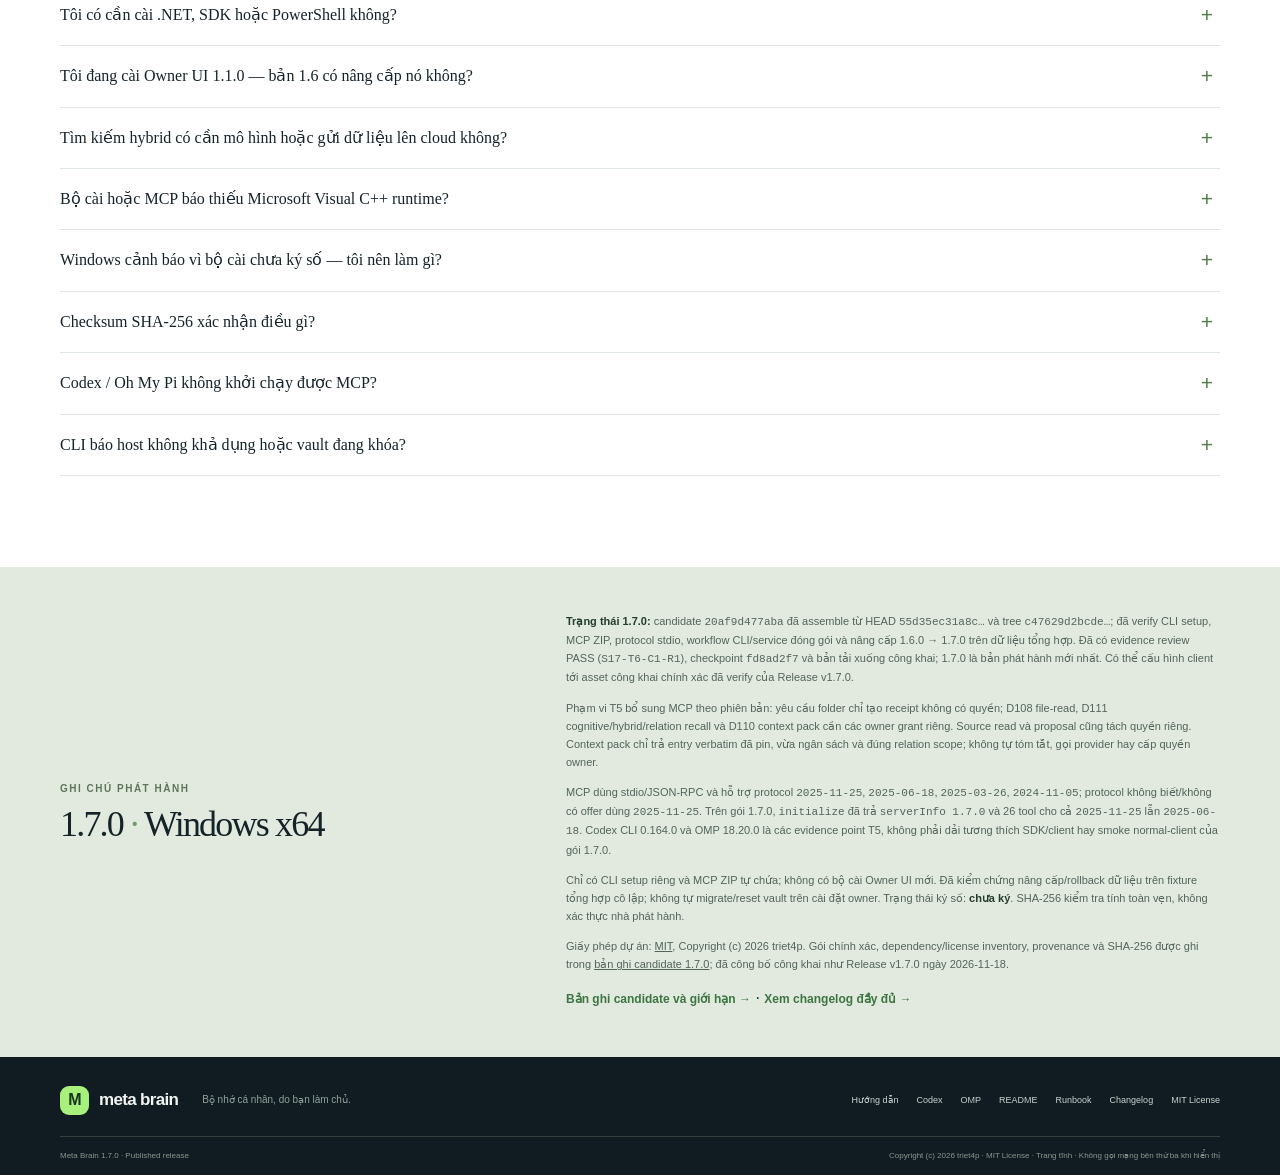
==== commit 05c4b0cf: "fix(site): publish corrected index.html for v1.7.0 - Deploy reviewed index blob d3c37ad173c5419fb361" ====
--- a/index.html
+++ b/index.html
@@ -55,7 +55,7 @@
           <article class="download-row" id="download-cli"><div class="download-product"><span class="mini-icon">⌘</span><div><h3>CLI · Windows x64</h3><p>Bộ cài độc lập · 234400474 bytes</p></div></div><a class="download-action" href="https://github.com/triet4p/my-meta-brain/releases/download/v1.7.0/MetaBrain-CLI-1.7.0.exe" download>T&#7843;i b&#7843;n ph&#225;t h&#224;nh 1.7.0 <span aria-hidden="true">&darr;</span></a><details class="checksum"><summary>SHA-256</summary><code>b3a2c8b8b7d672b9a9638843b1967beea28a2751fcc50b6a8a3a3aff7bf15546</code></details></article>
           <article class="download-row" id="download-mcp"><div class="download-product"><span class="mini-icon blue">↗</span><div><h3>MCP Server · Windows x64</h3><p>Gói ZIP độc lập · 90115562 bytes</p></div></div><a class="download-action" href="https://github.com/triet4p/my-meta-brain/releases/download/v1.7.0/MetaBrain-MCP-1.7.0.zip" download>T&#7843;i b&#7843;n ph&#225;t h&#224;nh 1.7.0 <span aria-hidden="true">&darr;</span></a><details class="checksum"><summary>SHA-256</summary><code>853d6364630963f218d4c65ab0b408c083bd7328d4254a925811d5531e2e364d</code></details></article>
         </div>
-        <p class="platform-note"><span aria-hidden="true">ℹ</span> Bản 1.7.0 có candidate cục bộ đã assemble và verify, nhưng chưa review, checkpoint hay phát hành công khai; không có bộ cài Owner UI. WPF Owner UI 1.1.0 vẫn giữ nguyên tại <a href="https://github.com/triet4p/my-meta-brain/releases/tag/v1.1.0">Release v1.1.0</a>; các bản 1.0.0 đến 1.6.0 vẫn giữ nguyên, trong đó <a href="https://github.com/triet4p/my-meta-brain/releases/tag/v1.6.0">v1.6.0</a> là bản CLI + MCP mới nhất đã phát hành. Không dùng các liên kết này để suy ra rằng có bản phát hành 1.7.0 công khai.</p>
+        <p class="platform-note"><span aria-hidden="true">ℹ</span> B&#7843;n ph&#225;t h&#224;nh 1.7.0 &#273;&#227; v&#432;&#7907;t evidence review PASS (<code>S17-T6-C1-R1</code>), &#273;&#432;&#7907;c checkpoint t&#7841;i <code>fd8ad2f7</code> v&#224; c&#244;ng b&#7889; c&#244;ng khai ng&#224;y 2026-11-18; không có bộ cài Owner UI. WPF Owner UI 1.1.0 vẫn giữ nguyên tại <a href="https://github.com/triet4p/my-meta-brain/releases/tag/v1.1.0">Release v1.1.0</a>; các bản 1.0.0 đến 1.6.0 vẫn giữ nguyên, trong đó <a href="https://github.com/triet4p/my-meta-brain/releases/tag/v1.6.0">v1.6.0</a> l&#224; b&#7843;n ph&#225;t h&#224;nh tr&#432;&#7899;c; 1.7.0 l&#224; b&#7843;n CLI + MCP m&#7899;i nh&#7845;t. C&#225;c li&#234;n k&#7871;t t&#7843;i xu&#7889;ng &#7903; tr&#234;n tr&#7887; t&#7899;i asset c&#244;ng khai ch&#237;nh x&#225;c c&#7911;a Release v1.7.0.</p>
         <div class="signing-note"><span aria-hidden="true">!</span><p><b>Các bộ cài chưa được ký số.</b> SHA-256 chỉ giúp xác minh tệp có khớp với checksum công bố; nó không xác thực danh tính nhà phát hành. Không tắt SmartScreen, Defender hay chính sách bảo mật để cài.</p></div>
       </div>
     </section>
@@ -111,11 +111,11 @@
       <div class="wrap notes-inner">
         <div><p class="eyebrow">GHI CHÚ PHÁT HÀNH</p><h2 id="notes-title">1.7.0 <span>·</span> Windows x64</h2></div>
         <div>
-          <p><b>Trạng thái 1.7.0:</b> candidate <code>20af9d477aba</code> đã assemble từ HEAD <code>55d35ec31a8c…</code> và tree <code>c47629d2bcde…</code>; đã verify CLI setup, MCP ZIP, protocol stdio, workflow CLI/service đóng gói và nâng cấp 1.6.0 → 1.7.0 trên dữ liệu tổng hợp. Chưa có evidence review PASS, checkpoint hay bản tải xuống công khai; 1.6.0 vẫn là bản phát hành mới nhất. Chỉ cấu hình client tới asset chính xác đã verify sau khi owner công khai.</p>
+          <p><b>Trạng thái 1.7.0:</b> candidate <code>20af9d477aba</code> đã assemble từ HEAD <code>55d35ec31a8c…</code> và tree <code>c47629d2bcde…</code>; đã verify CLI setup, MCP ZIP, protocol stdio, workflow CLI/service đóng gói và nâng cấp 1.6.0 → 1.7.0 trên dữ liệu tổng hợp. &#272;&#227; c&#243; evidence review PASS (<code>S17-T6-C1-R1</code>), checkpoint <code>fd8ad2f7</code> v&#224; b&#7843;n t&#7843;i xu&#7889;ng c&#244;ng khai; 1.7.0 l&#224; b&#7843;n ph&#225;t h&#224;nh m&#7899;i nh&#7845;t. C&#243; th&#7875; c&#7845;u h&#236;nh client t&#7899;i asset c&#244;ng khai ch&#237;nh x&#225;c &#273;&#227; verify c&#7911;a Release v1.7.0.</p>
           <p>Phạm vi T5 bổ sung MCP theo phiên bản: yêu cầu folder chỉ tạo receipt không có quyền; D108 file-read, D111 cognitive/hybrid/relation recall và D110 context pack cần các owner grant riêng. Source read và proposal cũng tách quyền riêng. Context pack chỉ trả entry verbatim đã pin, vừa ngân sách và đúng relation scope; không tự tóm tắt, gọi provider hay cấp quyền owner.</p>
           <p>MCP dùng stdio/JSON-RPC và hỗ trợ protocol <code>2025-11-25</code>, <code>2025-06-18</code>, <code>2025-03-26</code>, <code>2024-11-05</code>; protocol không biết/không có offer dùng <code>2025-11-25</code>. Trên gói 1.7.0, <code>initialize</code> đã trả <code>serverInfo 1.7.0</code> và 26 tool cho cả <code>2025-11-25</code> lẫn <code>2025-06-18</code>. Codex CLI 0.164.0 và OMP 18.20.0 là các evidence point T5, không phải dải tương thích SDK/client hay smoke normal-client của gói 1.7.0.</p>
           <p>Chỉ có CLI setup riêng và MCP ZIP tự chứa; không có bộ cài Owner UI mới. Đã kiểm chứng nâng cấp/rollback dữ liệu trên fixture tổng hợp cô lập; không tự migrate/reset vault trên cài đặt owner. Trạng thái ký số: <b>chưa ký</b>. SHA-256 kiểm tra tính toàn vẹn, không xác thực nhà phát hành.</p>
-          <p>Giấy phép dự án: <a href="https://github.com/triet4p/my-meta-brain/blob/main/LICENSE">MIT</a>, Copyright (c) 2026 triet4p. Gói chính xác, dependency/license inventory, provenance và SHA-256 được ghi trong <a href="https://github.com/triet4p/my-meta-brain/blob/main/docs/release-1.7.0.md">bản ghi candidate 1.7.0</a>; chưa có bản phát hành công khai.</p>
+          <p>Giấy phép dự án: <a href="https://github.com/triet4p/my-meta-brain/blob/main/LICENSE">MIT</a>, Copyright (c) 2026 triet4p. Gói chính xác, dependency/license inventory, provenance và SHA-256 được ghi trong <a href="https://github.com/triet4p/my-meta-brain/blob/main/docs/release-1.7.0.md">bản ghi candidate 1.7.0</a>; &#273;&#227; c&#244;ng b&#7889; c&#244;ng khai nh&#432; Release v1.7.0 ng&#224;y 2026-11-18.</p>
           <a class="inline-link" href="https://github.com/triet4p/my-meta-brain/blob/main/docs/release-1.7.0.md">Bản ghi candidate và giới hạn <span>&rarr;</span></a> &middot; <a class="inline-link" href="https://github.com/triet4p/my-meta-brain/blob/main/CHANGELOG.md">Xem changelog đầy đủ <span>&rarr;</span></a>
         </div>
       </div>
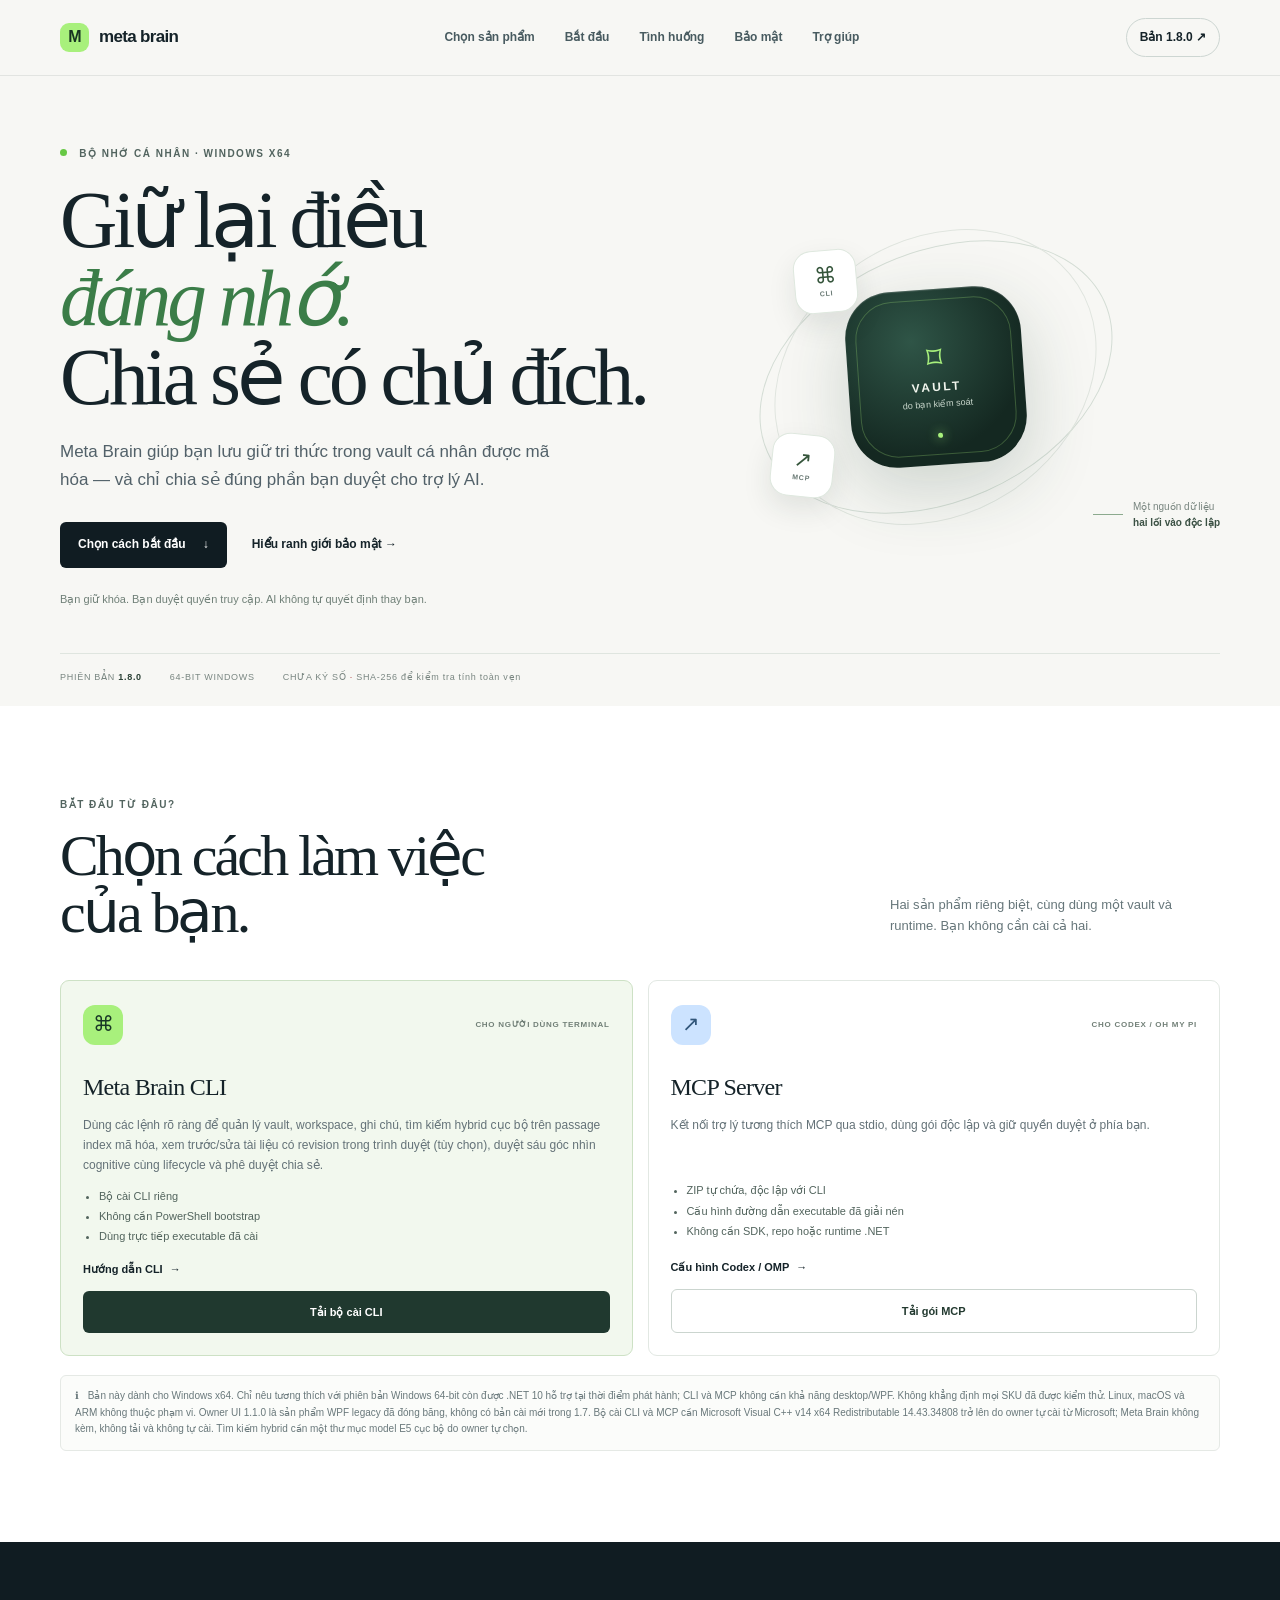
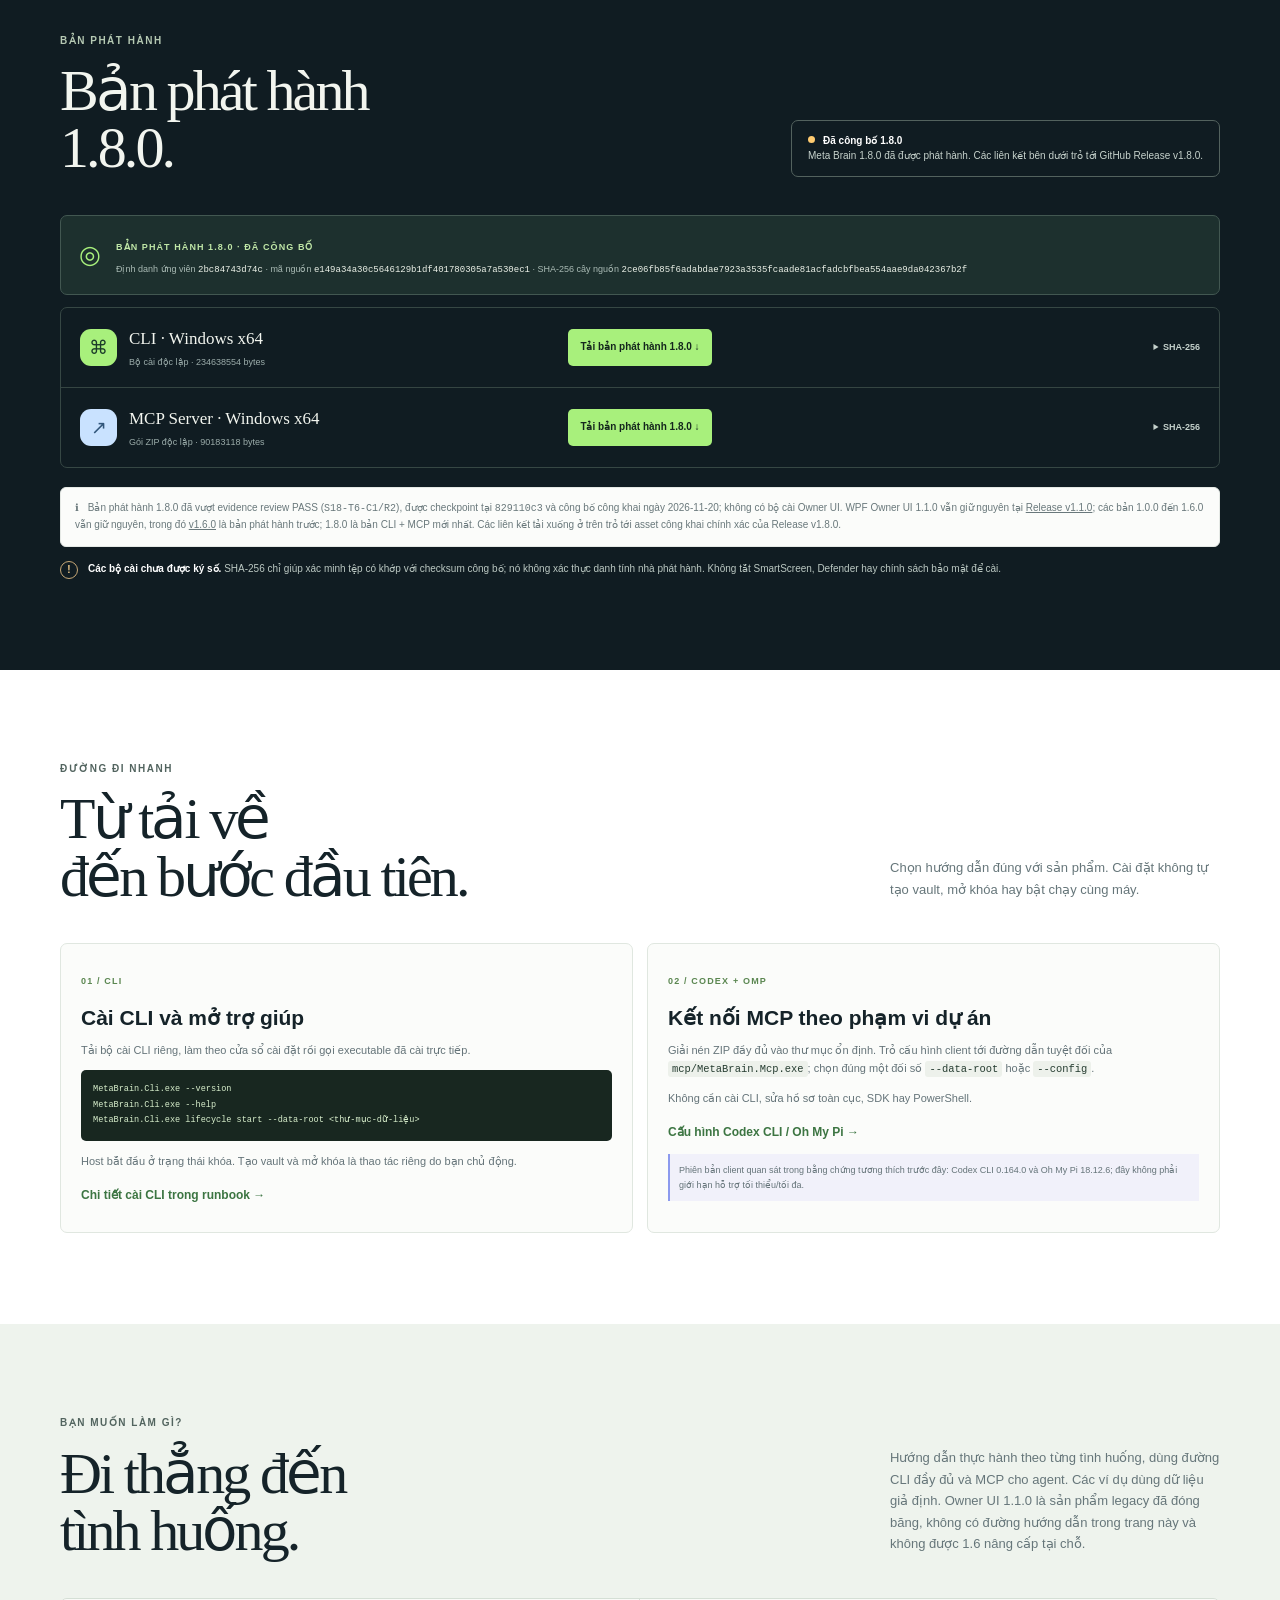
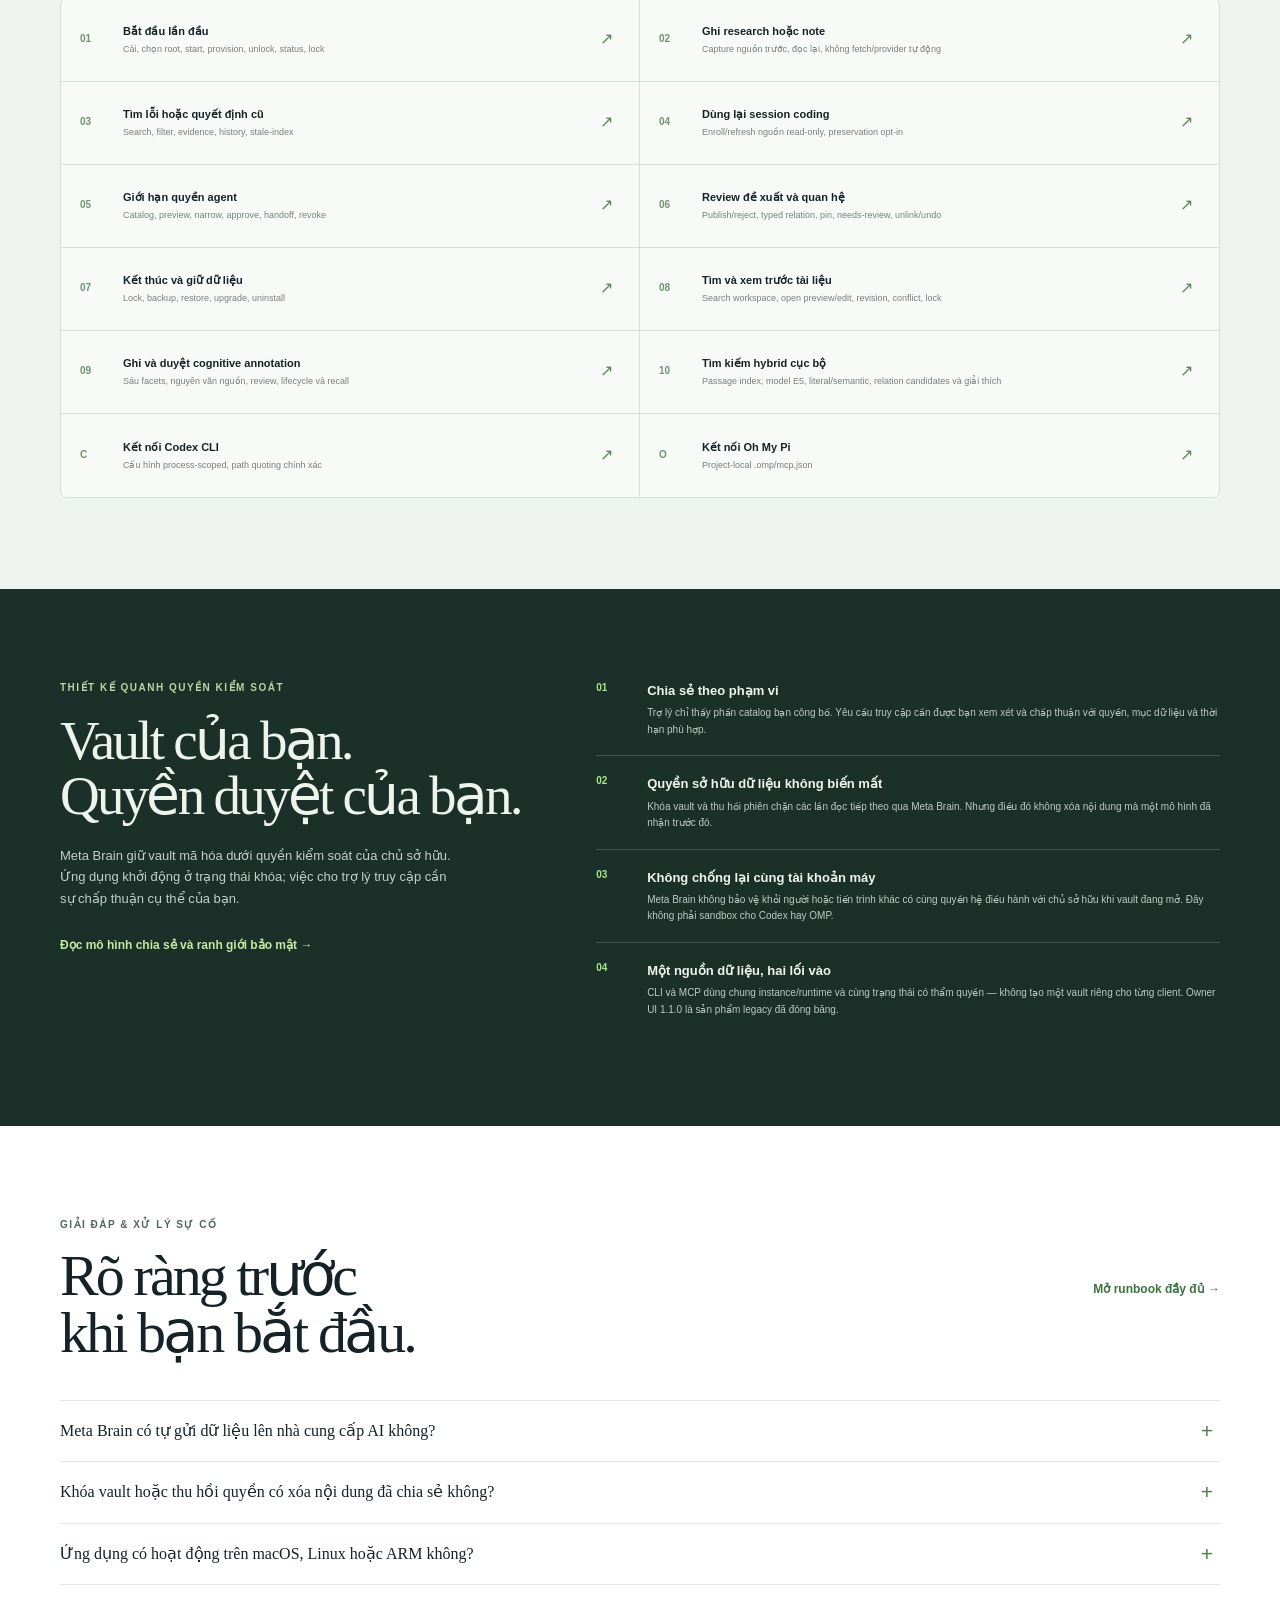
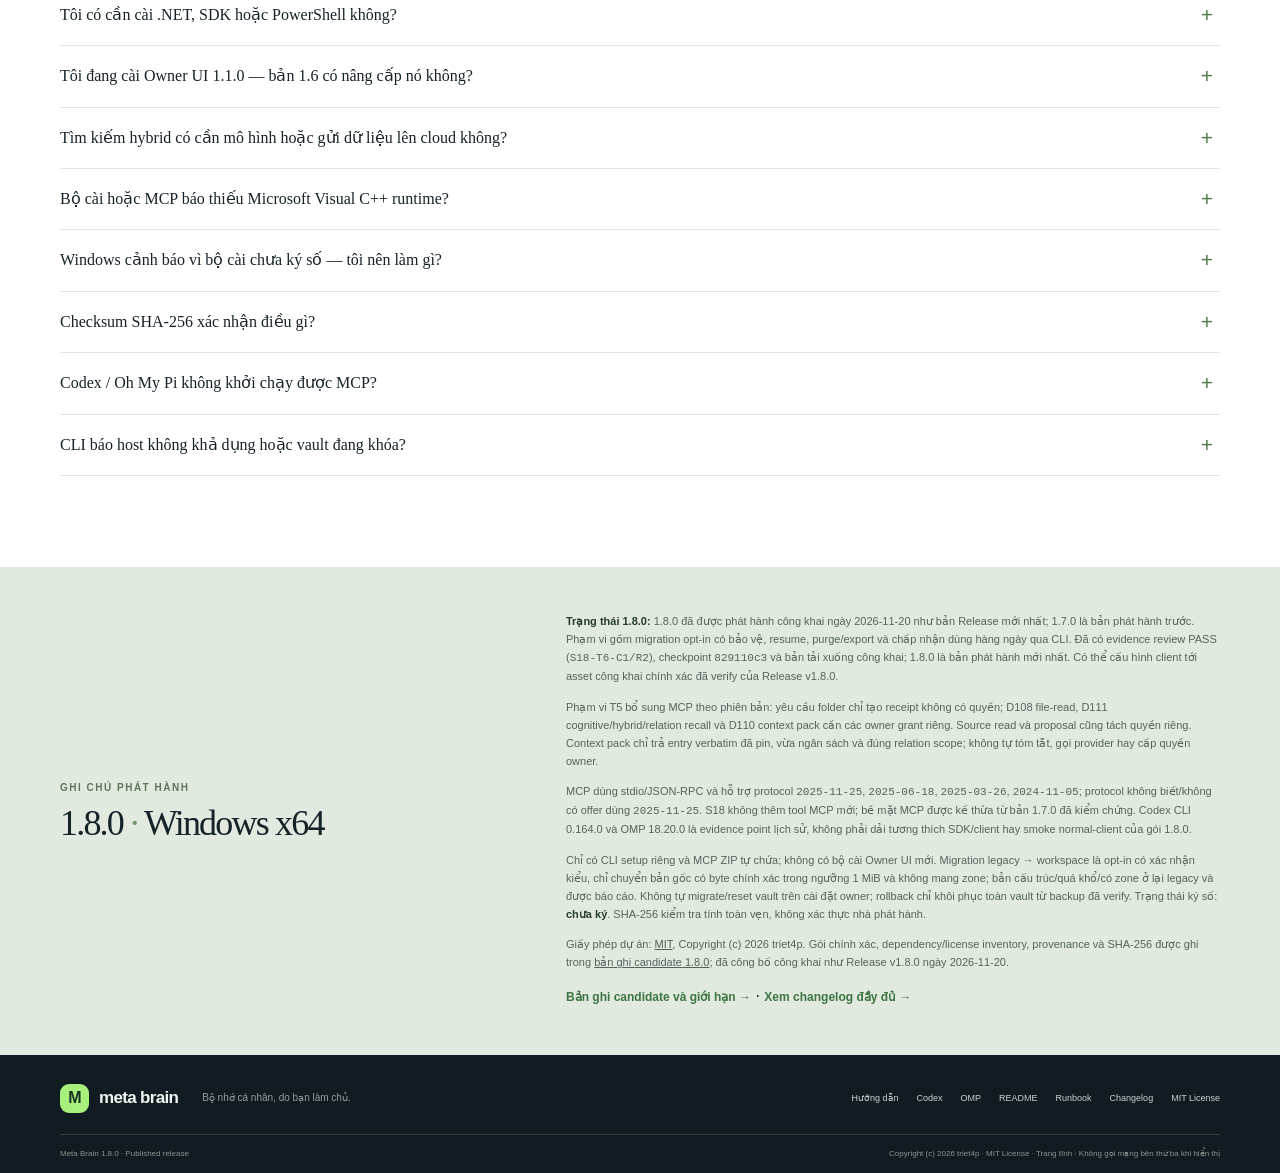
==== commit 7b926f47: "Checkpoint reviewed 1.8.0 public site snapshot Five owned HTML pages only; styles.css and base uncha" ====
--- a/index.html
+++ b/index.html
@@ -1,4 +1,4 @@
-﻿<!doctype html>
+<!doctype html>
 <html lang="vi">
 <head>
   <meta charset="utf-8">
@@ -15,7 +15,7 @@
     <nav aria-label="Điều hướng chính">
       <a href="#choose">Chọn sản phẩm</a><a href="#start">Bắt đầu</a><a href="#scenarios">Tình huống</a><a href="#security">Bảo mật</a><a href="#help">Trợ giúp</a>
     </nav>
-    <a class="nav-cta" href="#downloads">Bản 1.7.0 <span aria-hidden="true">↗</span></a>
+    <a class="nav-cta" href="#downloads">Bản 1.8.0 <span aria-hidden="true">↗</span></a>
   </header>
 
   <main id="main">
@@ -33,7 +33,7 @@
         <div class="vault"><div class="vault-lock" aria-hidden="true">⌑</div><strong>VAULT</strong><span>do bạn kiểm soát</span><i class="vault-light"></i></div>
         <div class="art-caption"><span class="caption-line"></span><span>Một nguồn dữ liệu<br><b>hai lối vào độc lập</b></span></div>
       </div>
-      <div class="hero-meta"><span>PHIÊN BẢN <b>1.7.0</b></span><span>64-BIT WINDOWS</span><span>CHƯA KÝ SỐ <i>·</i> SHA-256 để kiểm tra tính toàn vẹn</span></div>
+      <div class="hero-meta"><span>PHIÊN BẢN <b>1.8.0</b></span><span>64-BIT WINDOWS</span><span>CHƯA KÝ SỐ <i>·</i> SHA-256 để kiểm tra tính toàn vẹn</span></div>
     </section>
 
     <section class="section section-light" id="choose" aria-labelledby="choose-title">
@@ -49,13 +49,13 @@
 
     <section class="section downloads" id="downloads" aria-labelledby="downloads-title">
       <div class="wrap">
-        <div class="section-head"><div><p class="eyebrow">B&#7842;N PH&#193;T H&#192;NH</p><h2 id="downloads-title">B&#7843;n ph&#225;t h&#224;nh<br>1.7.0.</h2></div><div class="release-alert"><span class="alert-dot"></span><span><b>&#272;&#227; c&#244;ng b&#7889; 1.7.0</b><br>Meta Brain 1.7.0 &#273;&#227; &#273;&#432;&#7907;c ph&#225;t h&#224;nh. C&#225;c li&#234;n k&#7871;t b&#234;n d&#432;&#7899;i tr&#7887; t&#7899;i GitHub Release v1.7.0.</span></div></div>
-        <div class="candidate-banner"><span class="candidate-mark" aria-hidden="true">◎</span><div><strong>B&#7842;N PH&#193;T H&#192;NH 1.7.0 &#183; &#272;&#195; C&#212;NG B&#7888;</strong><p>Định danh ứng viên <code>20af9d477aba</code> · mã nguồn <code>55d35ec31a8c4e9c8df41bb98b4b96d68776d47a</code> · SHA-256 cây nguồn <code>c47629d2bcdef045f9c189c12fc195248959521d607e532af98d7ba761608a89</code></p></div></div>
+        <div class="section-head"><div><p class="eyebrow">B&#7842;N PH&#193;T H&#192;NH</p><h2 id="downloads-title">B&#7843;n ph&#225;t h&#224;nh<br>1.8.0.</h2></div><div class="release-alert"><span class="alert-dot"></span><span><b>&#272;&#227; c&#244;ng b&#7889; 1.8.0</b><br>Meta Brain 1.8.0 &#273;&#227; &#273;&#432;&#7907;c ph&#225;t h&#224;nh. C&#225;c li&#234;n k&#7871;t b&#234;n d&#432;&#7899;i tr&#7887; t&#7899;i GitHub Release v1.8.0.</span></div></div>
+        <div class="candidate-banner"><span class="candidate-mark" aria-hidden="true">◎</span><div><strong>B&#7842;N PH&#193;T H&#192;NH 1.8.0 &#183; &#272;&#195; C&#212;NG B&#7888;</strong><p>Định danh ứng viên <code>2bc84743d74c</code> · mã nguồn <code>e149a34a30c5646129b1df401780305a7a530ec1</code> · SHA-256 cây nguồn <code>2ce06fb85f6adabdae7923a3535fcaade81acfadcbfbea554aae9da042367b2f</code></p></div></div>
         <div class="download-list">
-          <article class="download-row" id="download-cli"><div class="download-product"><span class="mini-icon">⌘</span><div><h3>CLI · Windows x64</h3><p>Bộ cài độc lập · 234400474 bytes</p></div></div><a class="download-action" href="https://github.com/triet4p/my-meta-brain/releases/download/v1.7.0/MetaBrain-CLI-1.7.0.exe" download>T&#7843;i b&#7843;n ph&#225;t h&#224;nh 1.7.0 <span aria-hidden="true">&darr;</span></a><details class="checksum"><summary>SHA-256</summary><code>b3a2c8b8b7d672b9a9638843b1967beea28a2751fcc50b6a8a3a3aff7bf15546</code></details></article>
-          <article class="download-row" id="download-mcp"><div class="download-product"><span class="mini-icon blue">↗</span><div><h3>MCP Server · Windows x64</h3><p>Gói ZIP độc lập · 90115562 bytes</p></div></div><a class="download-action" href="https://github.com/triet4p/my-meta-brain/releases/download/v1.7.0/MetaBrain-MCP-1.7.0.zip" download>T&#7843;i b&#7843;n ph&#225;t h&#224;nh 1.7.0 <span aria-hidden="true">&darr;</span></a><details class="checksum"><summary>SHA-256</summary><code>853d6364630963f218d4c65ab0b408c083bd7328d4254a925811d5531e2e364d</code></details></article>
+          <article class="download-row" id="download-cli"><div class="download-product"><span class="mini-icon">⌘</span><div><h3>CLI · Windows x64</h3><p>Bộ cài độc lập · 234638554 bytes</p></div></div><a class="download-action" href="https://github.com/triet4p/my-meta-brain/releases/download/v1.8.0/MetaBrain-CLI-1.8.0-win-x64-e149a34a30c5-tree2ce06fb85f6a-2bc84743d74c.exe" download>T&#7843;i b&#7843;n ph&#225;t h&#224;nh 1.8.0 <span aria-hidden="true">&darr;</span></a><details class="checksum"><summary>SHA-256</summary><code>f977aada1933a908b126af26cae81035d271d17d6bc4d87a1fcf61e2b71837a8</code></details></article>
+          <article class="download-row" id="download-mcp"><div class="download-product"><span class="mini-icon blue">↗</span><div><h3>MCP Server · Windows x64</h3><p>Gói ZIP độc lập · 90183118 bytes</p></div></div><a class="download-action" href="https://github.com/triet4p/my-meta-brain/releases/download/v1.8.0/MetaBrain-MCP-1.8.0-win-x64-e149a34a30c5-tree2ce06fb85f6a-2bc84743d74c.zip" download>T&#7843;i b&#7843;n ph&#225;t h&#224;nh 1.8.0 <span aria-hidden="true">&darr;</span></a><details class="checksum"><summary>SHA-256</summary><code>53080c422c3815d4d8b00fcb99c84fceb5f8c3f14195e143da156fc89aa0550b</code></details></article>
         </div>
-        <p class="platform-note"><span aria-hidden="true">ℹ</span> B&#7843;n ph&#225;t h&#224;nh 1.7.0 &#273;&#227; v&#432;&#7907;t evidence review PASS (<code>S17-T6-C1-R1</code>), &#273;&#432;&#7907;c checkpoint t&#7841;i <code>fd8ad2f7</code> v&#224; c&#244;ng b&#7889; c&#244;ng khai ng&#224;y 2026-11-18; không có bộ cài Owner UI. WPF Owner UI 1.1.0 vẫn giữ nguyên tại <a href="https://github.com/triet4p/my-meta-brain/releases/tag/v1.1.0">Release v1.1.0</a>; các bản 1.0.0 đến 1.6.0 vẫn giữ nguyên, trong đó <a href="https://github.com/triet4p/my-meta-brain/releases/tag/v1.6.0">v1.6.0</a> l&#224; b&#7843;n ph&#225;t h&#224;nh tr&#432;&#7899;c; 1.7.0 l&#224; b&#7843;n CLI + MCP m&#7899;i nh&#7845;t. C&#225;c li&#234;n k&#7871;t t&#7843;i xu&#7889;ng &#7903; tr&#234;n tr&#7887; t&#7899;i asset c&#244;ng khai ch&#237;nh x&#225;c c&#7911;a Release v1.7.0.</p>
+        <p class="platform-note"><span aria-hidden="true">ℹ</span> B&#7843;n ph&#225;t h&#224;nh 1.8.0 &#273;&#227; v&#432;&#7907;t evidence review PASS (<code>S18-T6-C1/R2</code>), &#273;&#432;&#7907;c checkpoint t&#7841;i <code>829110c3</code> v&#224; c&#244;ng b&#7889; c&#244;ng khai ng&#224;y 2026-11-20; không có bộ cài Owner UI. WPF Owner UI 1.1.0 vẫn giữ nguyên tại <a href="https://github.com/triet4p/my-meta-brain/releases/tag/v1.1.0">Release v1.1.0</a>; các bản 1.0.0 đến 1.6.0 vẫn giữ nguyên, trong đó <a href="https://github.com/triet4p/my-meta-brain/releases/tag/v1.6.0">v1.6.0</a> l&#224; b&#7843;n ph&#225;t h&#224;nh tr&#432;&#7899;c; 1.8.0 l&#224; b&#7843;n CLI + MCP m&#7899;i nh&#7845;t. C&#225;c li&#234;n k&#7871;t t&#7843;i xu&#7889;ng &#7903; tr&#234;n tr&#7887; t&#7899;i asset c&#244;ng khai ch&#237;nh x&#225;c c&#7911;a Release v1.8.0.</p>
         <div class="signing-note"><span aria-hidden="true">!</span><p><b>Các bộ cài chưa được ký số.</b> SHA-256 chỉ giúp xác minh tệp có khớp với checksum công bố; nó không xác thực danh tính nhà phát hành. Không tắt SmartScreen, Defender hay chính sách bảo mật để cài.</p></div>
       </div>
     </section>
@@ -96,12 +96,12 @@
     <section class="section faq-section section-light" id="help" aria-labelledby="help-title"><div class="wrap"><div class="section-head"><div><p class="eyebrow">GIẢI ĐÁP & XỬ LÝ SỰ CỐ</p><h2 id="help-title">Rõ ràng trước<br>khi bạn bắt đầu.</h2></div><a class="inline-link" href="https://github.com/triet4p/my-meta-brain/blob/main/docs/OPERATIONS.md">Mở runbook đầy đủ <span>→</span></a></div><div class="faq-list">
       <details><summary>Meta Brain có tự gửi dữ liệu lên nhà cung cấp AI không?</summary><p>Không tự động. Kết nối MCP phục vụ công cụ và quyền truy cập có phạm vi; việc gửi ngữ cảnh tới nhà cung cấp phụ thuộc ứng dụng AI và lựa chọn chia sẻ của bạn. Chỉ phê duyệt nội dung/phạm vi phù hợp với đích đến và ngữ cảnh mô hình dự kiến.</p></details>
       <details><summary>Khóa vault hoặc thu hồi quyền có xóa nội dung đã chia sẻ không?</summary><p>Không. Khóa vault làm mất hiệu lực phiên truy cập hiện tại qua Meta Brain; thu hồi chặn lần truy cập tiếp theo. Nội dung đã được gửi ra ngoài không thể được Meta Brain thu hồi khỏi mô hình hay nhà cung cấp.</p></details>
-      <details><summary>Ứng dụng có hoạt động trên macOS, Linux hoặc ARM không?</summary><p>Không. Bản 1.7.0 này dành cho Windows x64. Hệ điều hành được nêu tương thích là các bản Windows 64-bit còn được .NET 10 hỗ trợ; CLI và MCP không cần khả năng desktop/WPF. Không có khẳng định từng SKU đã được kiểm thử.</p></details>
+      <details><summary>Ứng dụng có hoạt động trên macOS, Linux hoặc ARM không?</summary><p>Không. Bản 1.8.0 này dành cho Windows x64. Hệ điều hành được nêu tương thích là các bản Windows 64-bit còn được .NET 10 hỗ trợ; CLI và MCP không cần khả năng desktop/WPF. Không có khẳng định từng SKU đã được kiểm thử.</p></details>
       <details><summary>Tôi có cần cài .NET, SDK hoặc PowerShell không?</summary><p>Không để sử dụng các gói tự chứa. Bộ cài CLI là một executable; MCP là ZIP tự chứa. Không cần bootstrap PowerShell. PowerShell và .NET SDK chỉ dành cho quy trình phát triển/xây dựng trong repo. Ngoại lệ duy nhất là Microsoft Visual C++ v14 x64 Redistributable do bạn tự cài từ Microsoft (xem câu hỏi bên dưới).</p></details>
       <details><summary>Tôi đang cài Owner UI 1.1.0 — bản 1.6 có nâng cấp nó không?</summary><p>Không. Owner UI 1.1.0 là sản phẩm WPF legacy đã đóng băng; 1.6 chỉ phát hành CLI và MCP. Bộ cài 1.6 từ chối thay đổi một cài đặt 1.1.0 hoặc hỗn hợp tại chỗ và giữ nguyên mọi file, dữ liệu và tiến trình của bản cũ. Hãy cài 1.6 vào install root riêng với data root và endpoint riêng; xem runbook phần chuyển đổi hỗ trợ.</p></details>
       <details><summary>Tìm kiếm hybrid có cần mô hình hoặc gửi dữ liệu lên cloud không?</summary><p>Bạn phải tự chọn một thư mục model E5 cục bộ đúng phiên bản đã ghim. Gói phát hành không kèm trọng số model, không tự tải và không gọi nhà cung cấp embedding cloud; thiếu hoặc sai model thì lệnh hybrid từ chối thay vì âm thầm chuyển sang lexical. Ứng dụng không lưu đường dẫn model và xóa lựa chọn/cache khi vault khóa.</p></details>
       <details><summary>Bộ cài hoặc MCP báo thiếu Microsoft Visual C++ runtime?</summary><p>Bản 1.6 cần Microsoft Visual C++ v14 x64 Redistributable phiên bản 14.43.34808 trở lên do bạn tự cài từ trang chính thức của Microsoft. Meta Brain không kèm, không tải và không tự cài runtime này; bộ cài và MCP từ chối trước khi thay đổi file hay data root nếu thiếu hoặc quá cũ. Windows 10+ có Universal CRT của hệ điều hành nhưng không cung cấp các import VCRUNTIME.</p></details>
-      <details><summary>Windows cảnh báo vì bộ cài chưa ký số — tôi nên làm gì?</summary><p>Bản 1.7.0 chưa ký số. Dừng lại nếu bạn không thể xác minh nguồn và checksum; không vô hiệu hóa SmartScreen, Defender hoặc chính sách máy để tiếp tục.</p></details>
+      <details><summary>Windows cảnh báo vì bộ cài chưa ký số — tôi nên làm gì?</summary><p>Bản 1.8.0 chưa ký số. Dừng lại nếu bạn không thể xác minh nguồn và checksum; không vô hiệu hóa SmartScreen, Defender hoặc chính sách máy để tiếp tục.</p></details>
       <details><summary>Checksum SHA-256 xác nhận điều gì?</summary><p>Nó giúp so sánh bytes của tệp tải về với giá trị công bố. Nó không chứng minh ai đã phát hành tệp. Chỉ dùng checksum từ một nguồn bạn tin cậy.</p></details>
       <details><summary>Codex / Oh My Pi không khởi chạy được MCP?</summary><p>Giữ nguyên cấu trúc ZIP sau khi giải nén; kiểm tra đường dẫn tuyệt đối tới <code>mcp/MetaBrain.Mcp.exe</code>, dùng đúng một cặp đối số, và bảo đảm cấu hình đặt ở phạm vi dự án/client bạn dự định. Runbook có ví dụ và lưu ý escape đường dẫn.</p></details>
       <details><summary>CLI báo host không khả dụng hoặc vault đang khóa?</summary><p>Kiểm tra trạng thái bằng lệnh lifecycle phù hợp, chọn đúng data root của instance và chỉ thực hiện thao tác owner khi vault được mở khóa có chủ ý. Xem mã lỗi và bước khắc phục trong phần vận hành của runbook.</p></details>
@@ -109,20 +109,20 @@
 
     <section class="release-notes" id="release-notes" aria-labelledby="notes-title">
       <div class="wrap notes-inner">
-        <div><p class="eyebrow">GHI CHÚ PHÁT HÀNH</p><h2 id="notes-title">1.7.0 <span>·</span> Windows x64</h2></div>
+        <div><p class="eyebrow">GHI CHÚ PHÁT HÀNH</p><h2 id="notes-title">1.8.0 <span>·</span> Windows x64</h2></div>
         <div>
-          <p><b>Trạng thái 1.7.0:</b> candidate <code>20af9d477aba</code> đã assemble từ HEAD <code>55d35ec31a8c…</code> và tree <code>c47629d2bcde…</code>; đã verify CLI setup, MCP ZIP, protocol stdio, workflow CLI/service đóng gói và nâng cấp 1.6.0 → 1.7.0 trên dữ liệu tổng hợp. &#272;&#227; c&#243; evidence review PASS (<code>S17-T6-C1-R1</code>), checkpoint <code>fd8ad2f7</code> v&#224; b&#7843;n t&#7843;i xu&#7889;ng c&#244;ng khai; 1.7.0 l&#224; b&#7843;n ph&#225;t h&#224;nh m&#7899;i nh&#7845;t. C&#243; th&#7875; c&#7845;u h&#236;nh client t&#7899;i asset c&#244;ng khai ch&#237;nh x&#225;c &#273;&#227; verify c&#7911;a Release v1.7.0.</p>
+          <p><b>Trạng thái 1.8.0:</b> 1.8.0 &#273;&#227; &#273;&#432;&#7907;c ph&#225;t h&#224;nh c&#244;ng khai ng&#224;y 2026-11-20 nh&#432; b&#7843;n Release m&#7899;i nh&#7845;t; 1.7.0 l&#224; b&#7843;n ph&#225;t h&#224;nh tr&#432;&#7899;c. Phạm vi gồm migration opt-in có bảo vệ, resume, purge/export và chấp nhận dùng hàng ngày qua CLI. &#272;&#227; c&#243; evidence review PASS (<code>S18-T6-C1/R2</code>), checkpoint <code>829110c3</code> v&#224; b&#7843;n t&#7843;i xu&#7889;ng c&#244;ng khai; 1.8.0 l&#224; b&#7843;n ph&#225;t h&#224;nh m&#7899;i nh&#7845;t. C&#243; th&#7875; c&#7845;u h&#236;nh client t&#7899;i asset c&#244;ng khai ch&#237;nh x&#225;c &#273;&#227; verify c&#7911;a Release v1.8.0.</p>
           <p>Phạm vi T5 bổ sung MCP theo phiên bản: yêu cầu folder chỉ tạo receipt không có quyền; D108 file-read, D111 cognitive/hybrid/relation recall và D110 context pack cần các owner grant riêng. Source read và proposal cũng tách quyền riêng. Context pack chỉ trả entry verbatim đã pin, vừa ngân sách và đúng relation scope; không tự tóm tắt, gọi provider hay cấp quyền owner.</p>
-          <p>MCP dùng stdio/JSON-RPC và hỗ trợ protocol <code>2025-11-25</code>, <code>2025-06-18</code>, <code>2025-03-26</code>, <code>2024-11-05</code>; protocol không biết/không có offer dùng <code>2025-11-25</code>. Trên gói 1.7.0, <code>initialize</code> đã trả <code>serverInfo 1.7.0</code> và 26 tool cho cả <code>2025-11-25</code> lẫn <code>2025-06-18</code>. Codex CLI 0.164.0 và OMP 18.20.0 là các evidence point T5, không phải dải tương thích SDK/client hay smoke normal-client của gói 1.7.0.</p>
-          <p>Chỉ có CLI setup riêng và MCP ZIP tự chứa; không có bộ cài Owner UI mới. Đã kiểm chứng nâng cấp/rollback dữ liệu trên fixture tổng hợp cô lập; không tự migrate/reset vault trên cài đặt owner. Trạng thái ký số: <b>chưa ký</b>. SHA-256 kiểm tra tính toàn vẹn, không xác thực nhà phát hành.</p>
-          <p>Giấy phép dự án: <a href="https://github.com/triet4p/my-meta-brain/blob/main/LICENSE">MIT</a>, Copyright (c) 2026 triet4p. Gói chính xác, dependency/license inventory, provenance và SHA-256 được ghi trong <a href="https://github.com/triet4p/my-meta-brain/blob/main/docs/release-1.7.0.md">bản ghi candidate 1.7.0</a>; &#273;&#227; c&#244;ng b&#7889; c&#244;ng khai nh&#432; Release v1.7.0 ng&#224;y 2026-11-18.</p>
-          <a class="inline-link" href="https://github.com/triet4p/my-meta-brain/blob/main/docs/release-1.7.0.md">Bản ghi candidate và giới hạn <span>&rarr;</span></a> &middot; <a class="inline-link" href="https://github.com/triet4p/my-meta-brain/blob/main/CHANGELOG.md">Xem changelog đầy đủ <span>&rarr;</span></a>
+          <p>MCP dùng stdio/JSON-RPC và hỗ trợ protocol <code>2025-11-25</code>, <code>2025-06-18</code>, <code>2025-03-26</code>, <code>2024-11-05</code>; protocol không biết/không có offer dùng <code>2025-11-25</code>. S18 không thêm tool MCP mới; bề mặt MCP được kế thừa từ bản 1.7.0 đã kiểm chứng. Codex CLI 0.164.0 và OMP 18.20.0 là evidence point lịch sử, không phải dải tương thích SDK/client hay smoke normal-client của gói 1.8.0.</p>
+          <p>Chỉ có CLI setup riêng và MCP ZIP tự chứa; không có bộ cài Owner UI mới. Migration legacy → workspace là opt-in có xác nhận kiểu, chỉ chuyển bản gốc có byte chính xác trong ngưỡng 1 MiB và không mang zone; bản cấu trúc/quá khổ/có zone ở lại legacy và được báo cáo. Không tự migrate/reset vault trên cài đặt owner; rollback chỉ khôi phục toàn vault từ backup đã verify. Trạng thái ký số: <b>chưa ký</b>. SHA-256 kiểm tra tính toàn vẹn, không xác thực nhà phát hành.</p>
+          <p>Giấy phép dự án: <a href="https://github.com/triet4p/my-meta-brain/blob/main/LICENSE">MIT</a>, Copyright (c) 2026 triet4p. Gói chính xác, dependency/license inventory, provenance và SHA-256 được ghi trong <a href="https://github.com/triet4p/my-meta-brain/blob/main/docs/release-1.8.0.md">bản ghi candidate 1.8.0</a>; &#273;&#227; c&#244;ng b&#7889; c&#244;ng khai nh&#432; Release v1.8.0 ng&#224;y 2026-11-20.</p>
+          <a class="inline-link" href="https://github.com/triet4p/my-meta-brain/blob/main/docs/release-1.8.0.md">Bản ghi candidate và giới hạn <span>&rarr;</span></a> &middot; <a class="inline-link" href="https://github.com/triet4p/my-meta-brain/blob/main/CHANGELOG.md">Xem changelog đầy đủ <span>&rarr;</span></a>
         </div>
       </div>
     </section>
   </main>
 
-  <footer class="footer"><div class="wrap footer-inner"><a class="brand" href="#home"><span class="brand-mark" aria-hidden="true">M</span><span>meta brain</span></a><p>Bộ nhớ cá nhân, do bạn làm chủ.</p><div><a href="scenarios.html">Hướng dẫn</a><a href="codex.html">Codex</a><a href="omp.html">OMP</a><a href="https://github.com/triet4p/my-meta-brain/blob/main/README.md">README</a><a href="operations.html">Runbook</a><a href="https://github.com/triet4p/my-meta-brain/blob/main/CHANGELOG.md">Changelog</a><a href="https://github.com/triet4p/my-meta-brain/blob/main/LICENSE">MIT License</a></div></div><div class="wrap footer-bottom"><span>Meta Brain 1.7.0 · Published release</span><span>Copyright (c) 2026 triet4p · MIT License · Trang tĩnh · Không gọi mạng bên thứ ba khi hiển thị</span></div></footer>
+  <footer class="footer"><div class="wrap footer-inner"><a class="brand" href="#home"><span class="brand-mark" aria-hidden="true">M</span><span>meta brain</span></a><p>Bộ nhớ cá nhân, do bạn làm chủ.</p><div><a href="scenarios.html">Hướng dẫn</a><a href="codex.html">Codex</a><a href="omp.html">OMP</a><a href="https://github.com/triet4p/my-meta-brain/blob/main/README.md">README</a><a href="operations.html">Runbook</a><a href="https://github.com/triet4p/my-meta-brain/blob/main/CHANGELOG.md">Changelog</a><a href="https://github.com/triet4p/my-meta-brain/blob/main/LICENSE">MIT License</a></div></div><div class="wrap footer-bottom"><span>Meta Brain 1.8.0 · Published release</span><span>Copyright (c) 2026 triet4p · MIT License · Trang tĩnh · Không gọi mạng bên thứ ba khi hiển thị</span></div></footer>
 </body>
 </html>
 
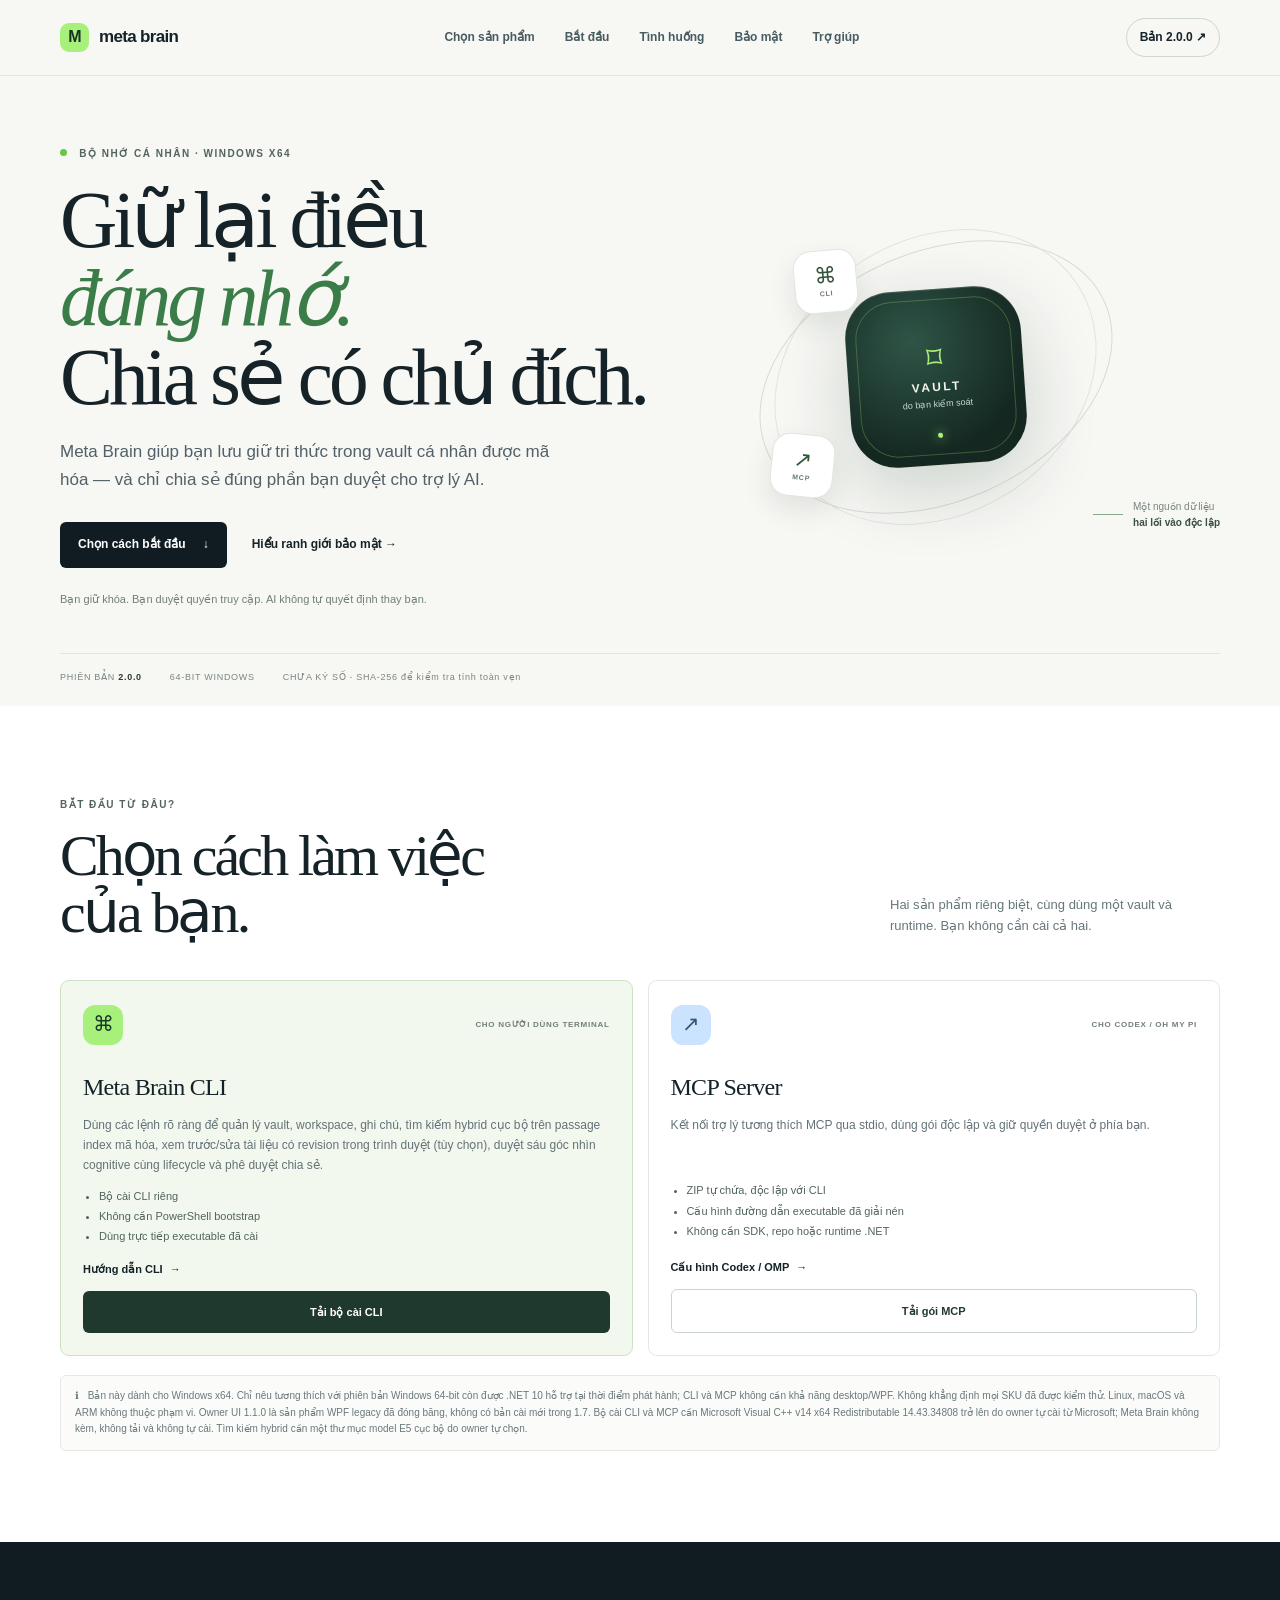
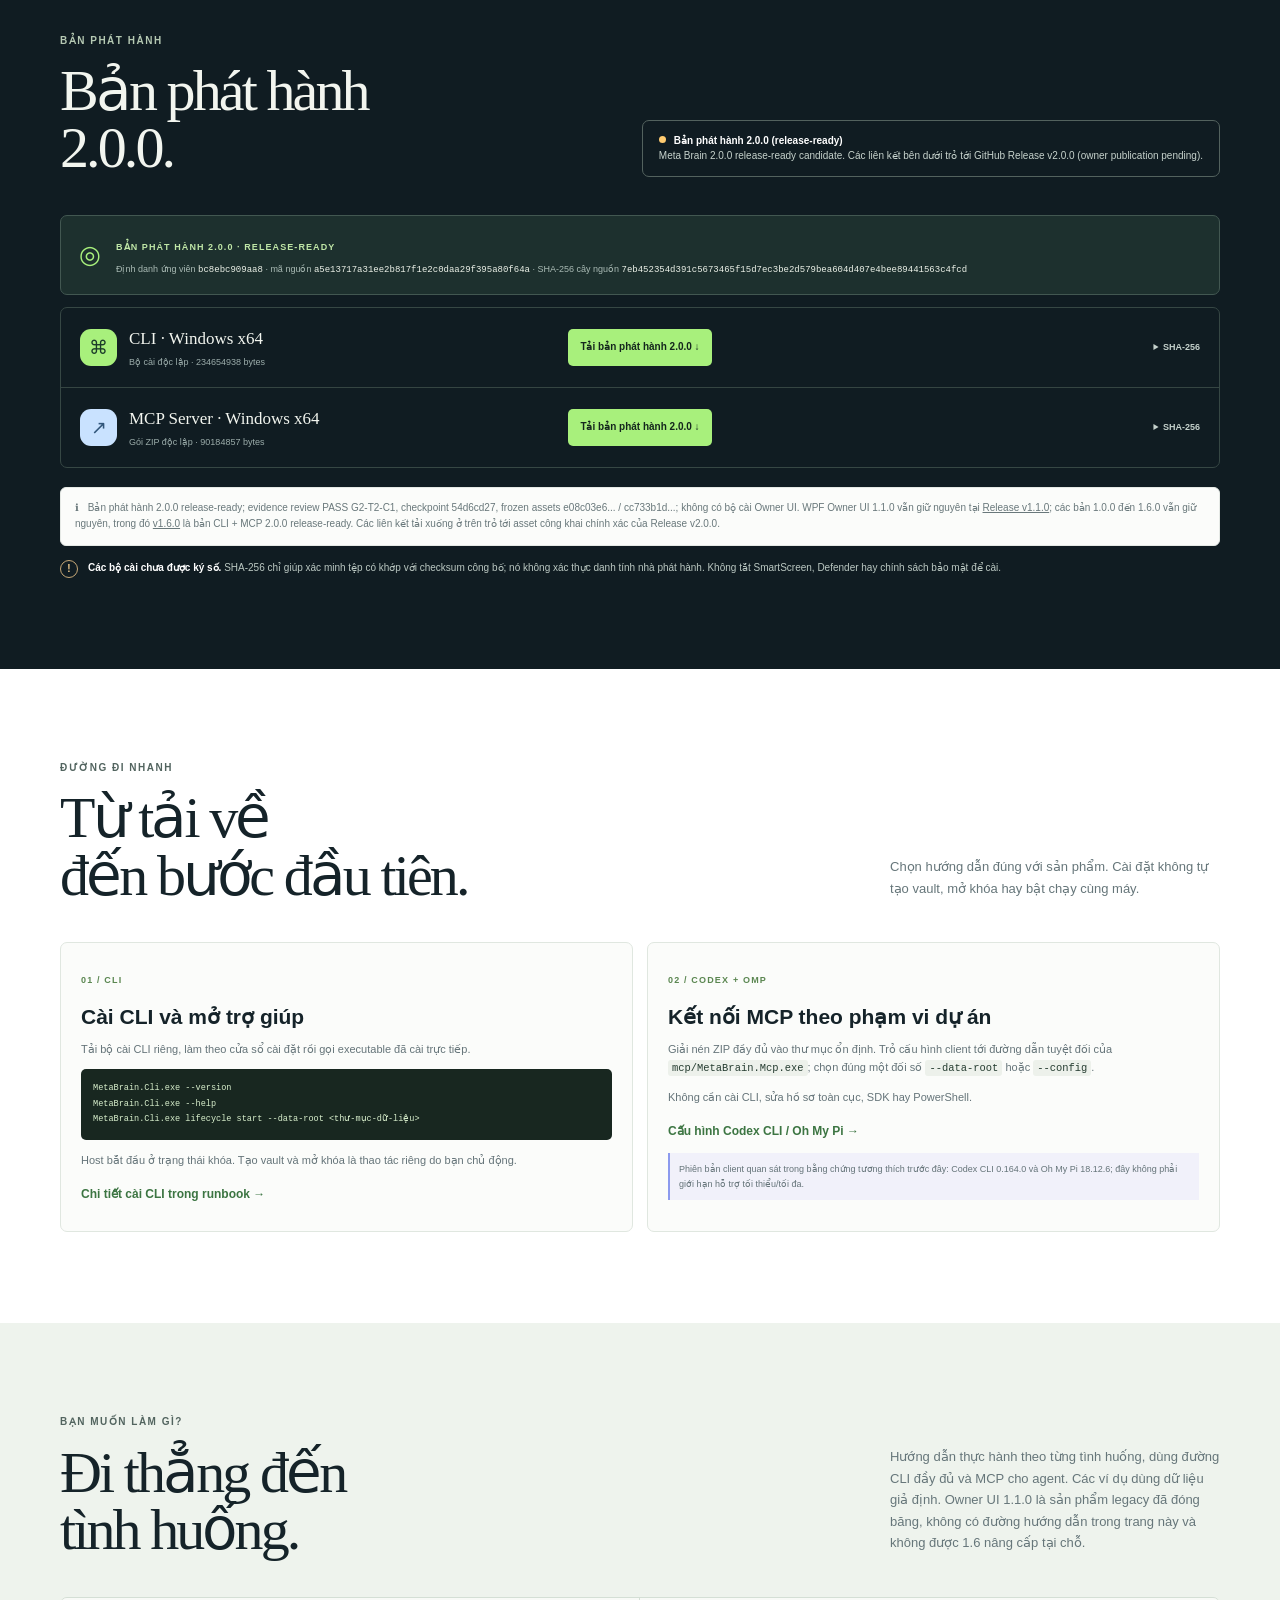
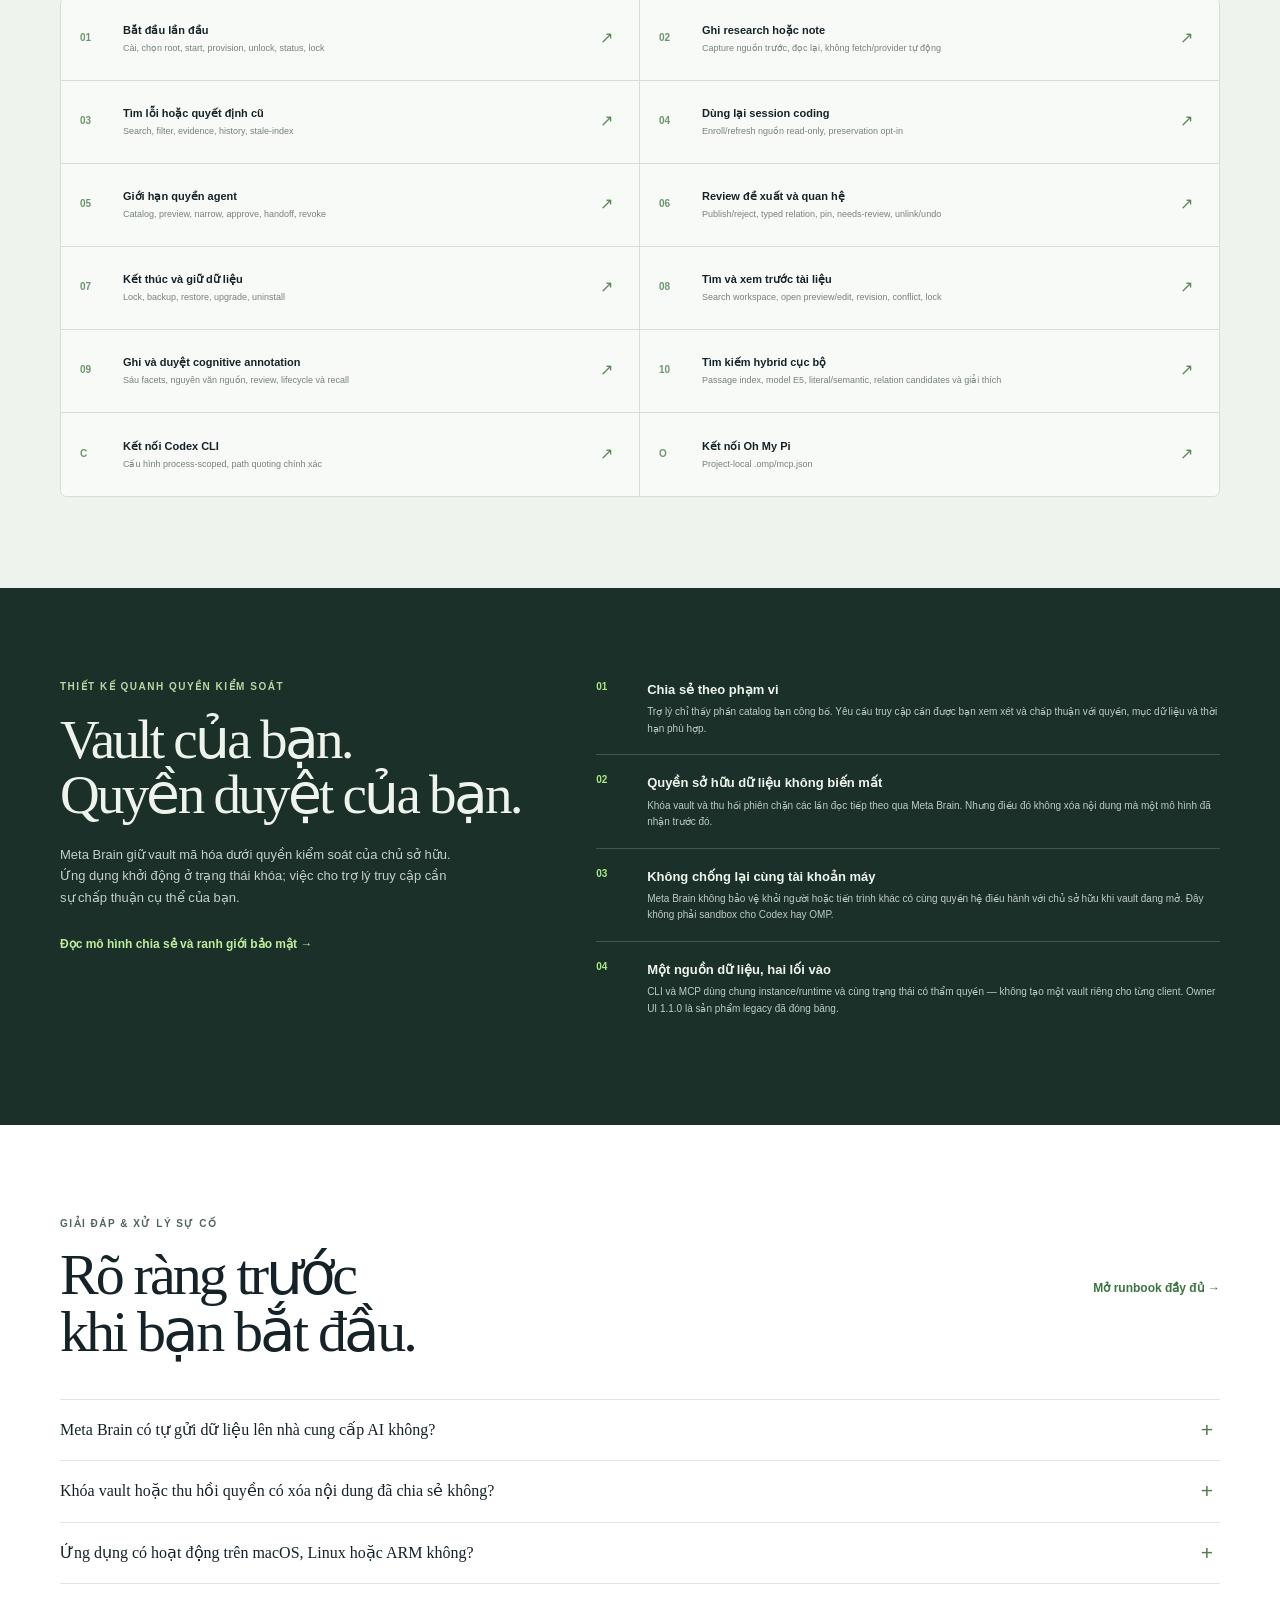
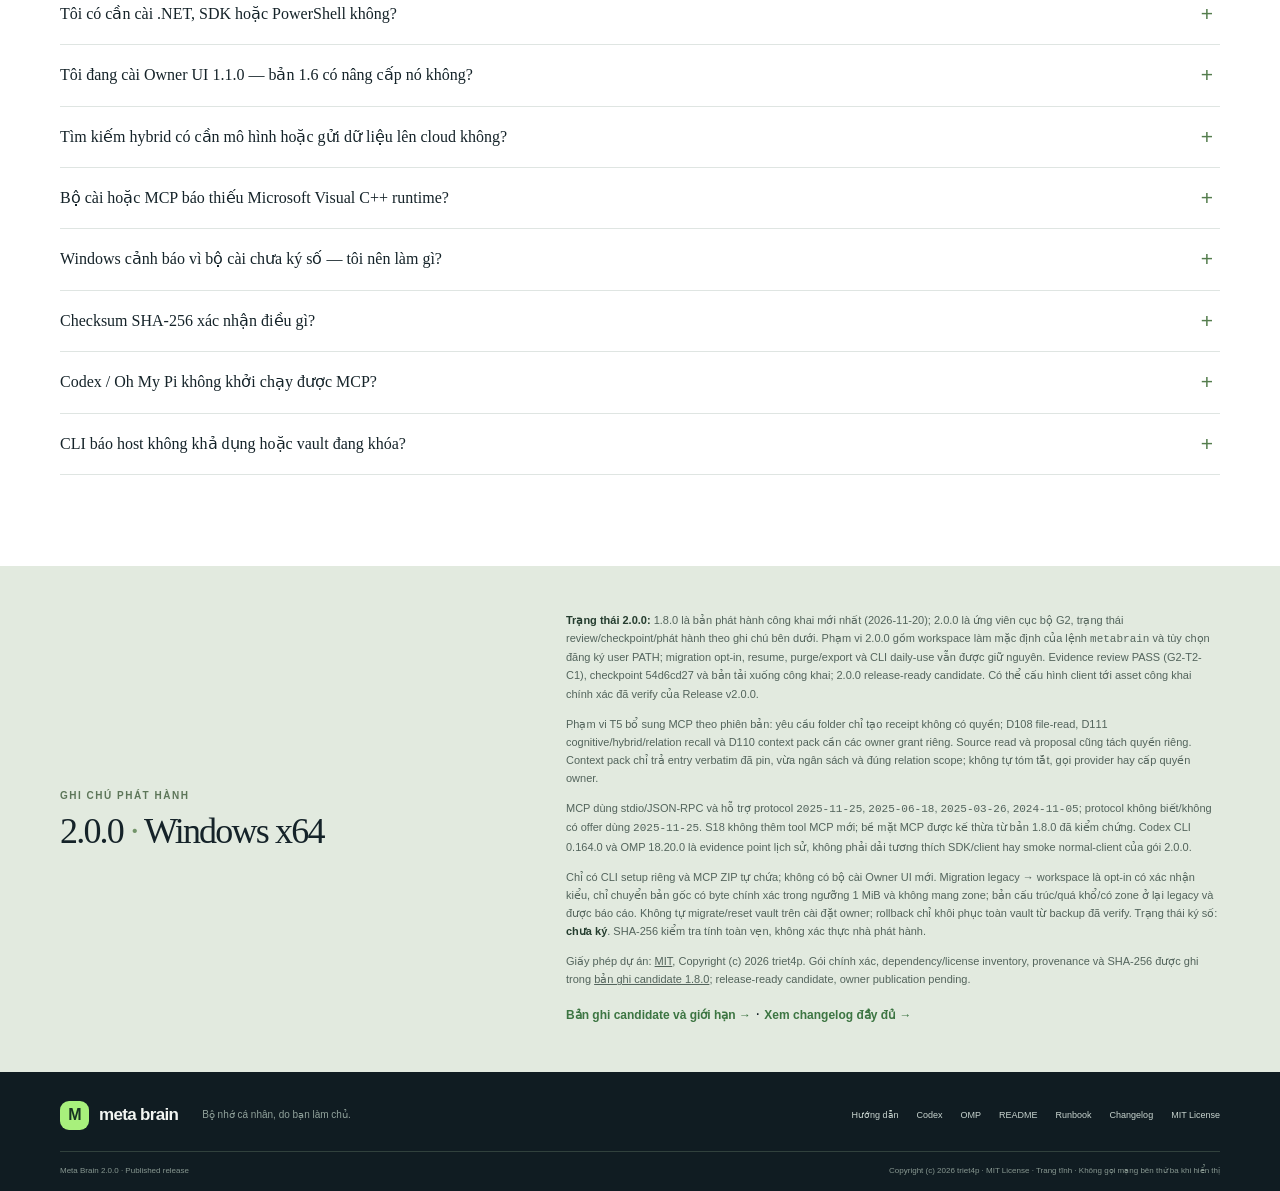
==== commit 68a738ac: "Checkpoint reviewed 2.0.0 public site snapshot - Pages materialization for v2.0.0: 5 HTML pages upda" ====
--- a/index.html
+++ b/index.html
@@ -15,7 +15,7 @@
     <nav aria-label="Điều hướng chính">
       <a href="#choose">Chọn sản phẩm</a><a href="#start">Bắt đầu</a><a href="#scenarios">Tình huống</a><a href="#security">Bảo mật</a><a href="#help">Trợ giúp</a>
     </nav>
-    <a class="nav-cta" href="#downloads">Bản 1.8.0 <span aria-hidden="true">↗</span></a>
+    <a class="nav-cta" href="#downloads">Bản 2.0.0 <span aria-hidden="true">↗</span></a>
   </header>
 
   <main id="main">
@@ -33,7 +33,7 @@
         <div class="vault"><div class="vault-lock" aria-hidden="true">⌑</div><strong>VAULT</strong><span>do bạn kiểm soát</span><i class="vault-light"></i></div>
         <div class="art-caption"><span class="caption-line"></span><span>Một nguồn dữ liệu<br><b>hai lối vào độc lập</b></span></div>
       </div>
-      <div class="hero-meta"><span>PHIÊN BẢN <b>1.8.0</b></span><span>64-BIT WINDOWS</span><span>CHƯA KÝ SỐ <i>·</i> SHA-256 để kiểm tra tính toàn vẹn</span></div>
+      <div class="hero-meta"><span>PHIÊN BẢN <b>2.0.0</b></span><span>64-BIT WINDOWS</span><span>CHƯA KÝ SỐ <i>·</i> SHA-256 để kiểm tra tính toàn vẹn</span></div>
     </section>
 
     <section class="section section-light" id="choose" aria-labelledby="choose-title">
@@ -49,13 +49,13 @@
 
     <section class="section downloads" id="downloads" aria-labelledby="downloads-title">
       <div class="wrap">
-        <div class="section-head"><div><p class="eyebrow">B&#7842;N PH&#193;T H&#192;NH</p><h2 id="downloads-title">B&#7843;n ph&#225;t h&#224;nh<br>1.8.0.</h2></div><div class="release-alert"><span class="alert-dot"></span><span><b>&#272;&#227; c&#244;ng b&#7889; 1.8.0</b><br>Meta Brain 1.8.0 &#273;&#227; &#273;&#432;&#7907;c ph&#225;t h&#224;nh. C&#225;c li&#234;n k&#7871;t b&#234;n d&#432;&#7899;i tr&#7887; t&#7899;i GitHub Release v1.8.0.</span></div></div>
-        <div class="candidate-banner"><span class="candidate-mark" aria-hidden="true">◎</span><div><strong>B&#7842;N PH&#193;T H&#192;NH 1.8.0 &#183; &#272;&#195; C&#212;NG B&#7888;</strong><p>Định danh ứng viên <code>2bc84743d74c</code> · mã nguồn <code>e149a34a30c5646129b1df401780305a7a530ec1</code> · SHA-256 cây nguồn <code>2ce06fb85f6adabdae7923a3535fcaade81acfadcbfbea554aae9da042367b2f</code></p></div></div>
+        <div class="section-head"><div><p class="eyebrow">B&#7842;N PH&#193;T H&#192;NH</p><h2 id="downloads-title">B&#7843;n ph&#225;t h&#224;nh<br>2.0.0.</h2></div><div class="release-alert"><span class="alert-dot"></span><span><b>B&#7843;n ph&#225;t h&#224;nh 2.0.0 (release-ready)</b><br>Meta Brain 2.0.0 release-ready candidate. C&#225;c li&#234;n k&#7871;t b&#234;n d&#432;&#7899;i tr&#7887; t&#7899;i GitHub Release v2.0.0 (owner publication pending).</span></div></div>
+        <div class="candidate-banner"><span class="candidate-mark" aria-hidden="true">◎</span><div><strong>B&#7842;N PH&#193;T H&#192;NH 2.0.0 &#183; RELEASE-READY</strong><p>Định danh ứng viên <code>bc8ebc909aa8</code> · mã nguồn <code>a5e13717a31ee2b817f1e2c0daa29f395a80f64a</code> · SHA-256 cây nguồn <code>7eb452354d391c5673465f15d7ec3be2d579bea604d407e4bee89441563c4fcd</code></p></div></div>
         <div class="download-list">
-          <article class="download-row" id="download-cli"><div class="download-product"><span class="mini-icon">⌘</span><div><h3>CLI · Windows x64</h3><p>Bộ cài độc lập · 234638554 bytes</p></div></div><a class="download-action" href="https://github.com/triet4p/my-meta-brain/releases/download/v1.8.0/MetaBrain-CLI-1.8.0-win-x64-e149a34a30c5-tree2ce06fb85f6a-2bc84743d74c.exe" download>T&#7843;i b&#7843;n ph&#225;t h&#224;nh 1.8.0 <span aria-hidden="true">&darr;</span></a><details class="checksum"><summary>SHA-256</summary><code>f977aada1933a908b126af26cae81035d271d17d6bc4d87a1fcf61e2b71837a8</code></details></article>
-          <article class="download-row" id="download-mcp"><div class="download-product"><span class="mini-icon blue">↗</span><div><h3>MCP Server · Windows x64</h3><p>Gói ZIP độc lập · 90183118 bytes</p></div></div><a class="download-action" href="https://github.com/triet4p/my-meta-brain/releases/download/v1.8.0/MetaBrain-MCP-1.8.0-win-x64-e149a34a30c5-tree2ce06fb85f6a-2bc84743d74c.zip" download>T&#7843;i b&#7843;n ph&#225;t h&#224;nh 1.8.0 <span aria-hidden="true">&darr;</span></a><details class="checksum"><summary>SHA-256</summary><code>53080c422c3815d4d8b00fcb99c84fceb5f8c3f14195e143da156fc89aa0550b</code></details></article>
+          <article class="download-row" id="download-cli"><div class="download-product"><span class="mini-icon">⌘</span><div><h3>CLI · Windows x64</h3><p>Bộ cài độc lập · 234654938 bytes</p></div></div><a class="download-action" href="https://github.com/triet4p/my-meta-brain/releases/download/v2.0.0/MetaBrain-CLI-2.0.0-win-x64-a5e13717a31e-tree7eb452354d39-bc8ebc909aa8.exe" download>T&#7843;i b&#7843;n ph&#225;t h&#224;nh 2.0.0 <span aria-hidden="true">&darr;</span></a><details class="checksum"><summary>SHA-256</summary><code>e08c03e6d9db8833b2794f179d6e12550dcdffe3b9894f8c7d61315dc1bff772</code></details></article>
+          <article class="download-row" id="download-mcp"><div class="download-product"><span class="mini-icon blue">↗</span><div><h3>MCP Server · Windows x64</h3><p>Gói ZIP độc lập · 90184857 bytes</p></div></div><a class="download-action" href="https://github.com/triet4p/my-meta-brain/releases/download/v2.0.0/MetaBrain-MCP-2.0.0-win-x64-a5e13717a31e-tree7eb452354d39-bc8ebc909aa8.zip" download>T&#7843;i b&#7843;n ph&#225;t h&#224;nh 2.0.0 <span aria-hidden="true">&darr;</span></a><details class="checksum"><summary>SHA-256</summary><code>cc733b1d8e3fa8ac3fd1b3c56a6d0a93a09a7b2643e91d7218434112e8a76b98</code></details></article>
         </div>
-        <p class="platform-note"><span aria-hidden="true">ℹ</span> B&#7843;n ph&#225;t h&#224;nh 1.8.0 &#273;&#227; v&#432;&#7907;t evidence review PASS (<code>S18-T6-C1/R2</code>), &#273;&#432;&#7907;c checkpoint t&#7841;i <code>829110c3</code> v&#224; c&#244;ng b&#7889; c&#244;ng khai ng&#224;y 2026-11-20; không có bộ cài Owner UI. WPF Owner UI 1.1.0 vẫn giữ nguyên tại <a href="https://github.com/triet4p/my-meta-brain/releases/tag/v1.1.0">Release v1.1.0</a>; các bản 1.0.0 đến 1.6.0 vẫn giữ nguyên, trong đó <a href="https://github.com/triet4p/my-meta-brain/releases/tag/v1.6.0">v1.6.0</a> l&#224; b&#7843;n ph&#225;t h&#224;nh tr&#432;&#7899;c; 1.8.0 l&#224; b&#7843;n CLI + MCP m&#7899;i nh&#7845;t. C&#225;c li&#234;n k&#7871;t t&#7843;i xu&#7889;ng &#7903; tr&#234;n tr&#7887; t&#7899;i asset c&#244;ng khai ch&#237;nh x&#225;c c&#7911;a Release v1.8.0.</p>
+        <p class="platform-note"><span aria-hidden="true">ℹ</span> B&#7843;n ph&#225;t h&#224;nh 2.0.0 release-ready; evidence review PASS G2-T2-C1, checkpoint 54d6cd27, frozen assets e08c03e6... / cc733b1d...; không có bộ cài Owner UI. WPF Owner UI 1.1.0 vẫn giữ nguyên tại <a href="https://github.com/triet4p/my-meta-brain/releases/tag/v1.1.0">Release v1.1.0</a>; các bản 1.0.0 đến 1.6.0 vẫn giữ nguyên, trong đó <a href="https://github.com/triet4p/my-meta-brain/releases/tag/v1.6.0">v1.6.0</a> l&#224; b&#7843;n CLI + MCP 2.0.0 release-ready. C&#225;c li&#234;n k&#7871;t t&#7843;i xu&#7889;ng &#7903; tr&#234;n tr&#7887; t&#7899;i asset c&#244;ng khai ch&#237;nh x&#225;c c&#7911;a Release v2.0.0.</p>
         <div class="signing-note"><span aria-hidden="true">!</span><p><b>Các bộ cài chưa được ký số.</b> SHA-256 chỉ giúp xác minh tệp có khớp với checksum công bố; nó không xác thực danh tính nhà phát hành. Không tắt SmartScreen, Defender hay chính sách bảo mật để cài.</p></div>
       </div>
     </section>
@@ -96,12 +96,12 @@
     <section class="section faq-section section-light" id="help" aria-labelledby="help-title"><div class="wrap"><div class="section-head"><div><p class="eyebrow">GIẢI ĐÁP & XỬ LÝ SỰ CỐ</p><h2 id="help-title">Rõ ràng trước<br>khi bạn bắt đầu.</h2></div><a class="inline-link" href="https://github.com/triet4p/my-meta-brain/blob/main/docs/OPERATIONS.md">Mở runbook đầy đủ <span>→</span></a></div><div class="faq-list">
       <details><summary>Meta Brain có tự gửi dữ liệu lên nhà cung cấp AI không?</summary><p>Không tự động. Kết nối MCP phục vụ công cụ và quyền truy cập có phạm vi; việc gửi ngữ cảnh tới nhà cung cấp phụ thuộc ứng dụng AI và lựa chọn chia sẻ của bạn. Chỉ phê duyệt nội dung/phạm vi phù hợp với đích đến và ngữ cảnh mô hình dự kiến.</p></details>
       <details><summary>Khóa vault hoặc thu hồi quyền có xóa nội dung đã chia sẻ không?</summary><p>Không. Khóa vault làm mất hiệu lực phiên truy cập hiện tại qua Meta Brain; thu hồi chặn lần truy cập tiếp theo. Nội dung đã được gửi ra ngoài không thể được Meta Brain thu hồi khỏi mô hình hay nhà cung cấp.</p></details>
-      <details><summary>Ứng dụng có hoạt động trên macOS, Linux hoặc ARM không?</summary><p>Không. Bản 1.8.0 này dành cho Windows x64. Hệ điều hành được nêu tương thích là các bản Windows 64-bit còn được .NET 10 hỗ trợ; CLI và MCP không cần khả năng desktop/WPF. Không có khẳng định từng SKU đã được kiểm thử.</p></details>
+      <details><summary>Ứng dụng có hoạt động trên macOS, Linux hoặc ARM không?</summary><p>Không. Bản 2.0.0 này dành cho Windows x64. Hệ điều hành được nêu tương thích là các bản Windows 64-bit còn được .NET 10 hỗ trợ; CLI và MCP không cần khả năng desktop/WPF. Không có khẳng định từng SKU đã được kiểm thử.</p></details>
       <details><summary>Tôi có cần cài .NET, SDK hoặc PowerShell không?</summary><p>Không để sử dụng các gói tự chứa. Bộ cài CLI là một executable; MCP là ZIP tự chứa. Không cần bootstrap PowerShell. PowerShell và .NET SDK chỉ dành cho quy trình phát triển/xây dựng trong repo. Ngoại lệ duy nhất là Microsoft Visual C++ v14 x64 Redistributable do bạn tự cài từ Microsoft (xem câu hỏi bên dưới).</p></details>
       <details><summary>Tôi đang cài Owner UI 1.1.0 — bản 1.6 có nâng cấp nó không?</summary><p>Không. Owner UI 1.1.0 là sản phẩm WPF legacy đã đóng băng; 1.6 chỉ phát hành CLI và MCP. Bộ cài 1.6 từ chối thay đổi một cài đặt 1.1.0 hoặc hỗn hợp tại chỗ và giữ nguyên mọi file, dữ liệu và tiến trình của bản cũ. Hãy cài 1.6 vào install root riêng với data root và endpoint riêng; xem runbook phần chuyển đổi hỗ trợ.</p></details>
       <details><summary>Tìm kiếm hybrid có cần mô hình hoặc gửi dữ liệu lên cloud không?</summary><p>Bạn phải tự chọn một thư mục model E5 cục bộ đúng phiên bản đã ghim. Gói phát hành không kèm trọng số model, không tự tải và không gọi nhà cung cấp embedding cloud; thiếu hoặc sai model thì lệnh hybrid từ chối thay vì âm thầm chuyển sang lexical. Ứng dụng không lưu đường dẫn model và xóa lựa chọn/cache khi vault khóa.</p></details>
       <details><summary>Bộ cài hoặc MCP báo thiếu Microsoft Visual C++ runtime?</summary><p>Bản 1.6 cần Microsoft Visual C++ v14 x64 Redistributable phiên bản 14.43.34808 trở lên do bạn tự cài từ trang chính thức của Microsoft. Meta Brain không kèm, không tải và không tự cài runtime này; bộ cài và MCP từ chối trước khi thay đổi file hay data root nếu thiếu hoặc quá cũ. Windows 10+ có Universal CRT của hệ điều hành nhưng không cung cấp các import VCRUNTIME.</p></details>
-      <details><summary>Windows cảnh báo vì bộ cài chưa ký số — tôi nên làm gì?</summary><p>Bản 1.8.0 chưa ký số. Dừng lại nếu bạn không thể xác minh nguồn và checksum; không vô hiệu hóa SmartScreen, Defender hoặc chính sách máy để tiếp tục.</p></details>
+      <details><summary>Windows cảnh báo vì bộ cài chưa ký số — tôi nên làm gì?</summary><p>Bản 2.0.0 chưa ký số. Dừng lại nếu bạn không thể xác minh nguồn và checksum; không vô hiệu hóa SmartScreen, Defender hoặc chính sách máy để tiếp tục.</p></details>
       <details><summary>Checksum SHA-256 xác nhận điều gì?</summary><p>Nó giúp so sánh bytes của tệp tải về với giá trị công bố. Nó không chứng minh ai đã phát hành tệp. Chỉ dùng checksum từ một nguồn bạn tin cậy.</p></details>
       <details><summary>Codex / Oh My Pi không khởi chạy được MCP?</summary><p>Giữ nguyên cấu trúc ZIP sau khi giải nén; kiểm tra đường dẫn tuyệt đối tới <code>mcp/MetaBrain.Mcp.exe</code>, dùng đúng một cặp đối số, và bảo đảm cấu hình đặt ở phạm vi dự án/client bạn dự định. Runbook có ví dụ và lưu ý escape đường dẫn.</p></details>
       <details><summary>CLI báo host không khả dụng hoặc vault đang khóa?</summary><p>Kiểm tra trạng thái bằng lệnh lifecycle phù hợp, chọn đúng data root của instance và chỉ thực hiện thao tác owner khi vault được mở khóa có chủ ý. Xem mã lỗi và bước khắc phục trong phần vận hành của runbook.</p></details>
@@ -109,20 +109,20 @@
 
     <section class="release-notes" id="release-notes" aria-labelledby="notes-title">
       <div class="wrap notes-inner">
-        <div><p class="eyebrow">GHI CHÚ PHÁT HÀNH</p><h2 id="notes-title">1.8.0 <span>·</span> Windows x64</h2></div>
+        <div><p class="eyebrow">GHI CHÚ PHÁT HÀNH</p><h2 id="notes-title">2.0.0 <span>·</span> Windows x64</h2></div>
         <div>
-          <p><b>Trạng thái 1.8.0:</b> 1.8.0 &#273;&#227; &#273;&#432;&#7907;c ph&#225;t h&#224;nh c&#244;ng khai ng&#224;y 2026-11-20 nh&#432; b&#7843;n Release m&#7899;i nh&#7845;t; 1.7.0 l&#224; b&#7843;n ph&#225;t h&#224;nh tr&#432;&#7899;c. Phạm vi gồm migration opt-in có bảo vệ, resume, purge/export và chấp nhận dùng hàng ngày qua CLI. &#272;&#227; c&#243; evidence review PASS (<code>S18-T6-C1/R2</code>), checkpoint <code>829110c3</code> v&#224; b&#7843;n t&#7843;i xu&#7889;ng c&#244;ng khai; 1.8.0 l&#224; b&#7843;n ph&#225;t h&#224;nh m&#7899;i nh&#7845;t. C&#243; th&#7875; c&#7845;u h&#236;nh client t&#7899;i asset c&#244;ng khai ch&#237;nh x&#225;c &#273;&#227; verify c&#7911;a Release v1.8.0.</p>
+          <p><b>Trạng thái 2.0.0:</b> 1.8.0 là bản phát hành công khai mới nhất (2026-11-20); 2.0.0 là ứng viên cục bộ G2, trạng thái review/checkpoint/phát hành theo ghi chú bên dưới. Phạm vi 2.0.0 gồm workspace làm mặc định của lệnh <code>metabrain</code> và tùy chọn đăng ký user PATH; migration opt-in, resume, purge/export và CLI daily-use vẫn được giữ nguyên. Evidence review PASS (G2-T2-C1), checkpoint 54d6cd27 v&#224; b&#7843;n t&#7843;i xu&#7889;ng c&#244;ng khai; 2.0.0 release-ready candidate. C&#243; th&#7875; c&#7845;u h&#236;nh client t&#7899;i asset c&#244;ng khai ch&#237;nh x&#225;c &#273;&#227; verify c&#7911;a Release v2.0.0.</p>
           <p>Phạm vi T5 bổ sung MCP theo phiên bản: yêu cầu folder chỉ tạo receipt không có quyền; D108 file-read, D111 cognitive/hybrid/relation recall và D110 context pack cần các owner grant riêng. Source read và proposal cũng tách quyền riêng. Context pack chỉ trả entry verbatim đã pin, vừa ngân sách và đúng relation scope; không tự tóm tắt, gọi provider hay cấp quyền owner.</p>
-          <p>MCP dùng stdio/JSON-RPC và hỗ trợ protocol <code>2025-11-25</code>, <code>2025-06-18</code>, <code>2025-03-26</code>, <code>2024-11-05</code>; protocol không biết/không có offer dùng <code>2025-11-25</code>. S18 không thêm tool MCP mới; bề mặt MCP được kế thừa từ bản 1.7.0 đã kiểm chứng. Codex CLI 0.164.0 và OMP 18.20.0 là evidence point lịch sử, không phải dải tương thích SDK/client hay smoke normal-client của gói 1.8.0.</p>
+          <p>MCP dùng stdio/JSON-RPC và hỗ trợ protocol <code>2025-11-25</code>, <code>2025-06-18</code>, <code>2025-03-26</code>, <code>2024-11-05</code>; protocol không biết/không có offer dùng <code>2025-11-25</code>. S18 không thêm tool MCP mới; bề mặt MCP được kế thừa từ bản 1.8.0 đã kiểm chứng. Codex CLI 0.164.0 và OMP 18.20.0 là evidence point lịch sử, không phải dải tương thích SDK/client hay smoke normal-client của gói 2.0.0.</p>
           <p>Chỉ có CLI setup riêng và MCP ZIP tự chứa; không có bộ cài Owner UI mới. Migration legacy → workspace là opt-in có xác nhận kiểu, chỉ chuyển bản gốc có byte chính xác trong ngưỡng 1 MiB và không mang zone; bản cấu trúc/quá khổ/có zone ở lại legacy và được báo cáo. Không tự migrate/reset vault trên cài đặt owner; rollback chỉ khôi phục toàn vault từ backup đã verify. Trạng thái ký số: <b>chưa ký</b>. SHA-256 kiểm tra tính toàn vẹn, không xác thực nhà phát hành.</p>
-          <p>Giấy phép dự án: <a href="https://github.com/triet4p/my-meta-brain/blob/main/LICENSE">MIT</a>, Copyright (c) 2026 triet4p. Gói chính xác, dependency/license inventory, provenance và SHA-256 được ghi trong <a href="https://github.com/triet4p/my-meta-brain/blob/main/docs/release-1.8.0.md">bản ghi candidate 1.8.0</a>; &#273;&#227; c&#244;ng b&#7889; c&#244;ng khai nh&#432; Release v1.8.0 ng&#224;y 2026-11-20.</p>
-          <a class="inline-link" href="https://github.com/triet4p/my-meta-brain/blob/main/docs/release-1.8.0.md">Bản ghi candidate và giới hạn <span>&rarr;</span></a> &middot; <a class="inline-link" href="https://github.com/triet4p/my-meta-brain/blob/main/CHANGELOG.md">Xem changelog đầy đủ <span>&rarr;</span></a>
+          <p>Giấy phép dự án: <a href="https://github.com/triet4p/my-meta-brain/blob/main/LICENSE">MIT</a>, Copyright (c) 2026 triet4p. Gói chính xác, dependency/license inventory, provenance và SHA-256 được ghi trong <a href="https://github.com/triet4p/my-meta-brain/blob/main/docs/release-1.8.0.md">bản ghi candidate 1.8.0</a>; release-ready candidate, owner publication pending.</p>
+          <a class="inline-link" href="https://github.com/triet4p/my-meta-brain/blob/main/docs/release-2.0.0.md">Bản ghi candidate và giới hạn <span>&rarr;</span></a> &middot; <a class="inline-link" href="https://github.com/triet4p/my-meta-brain/blob/main/CHANGELOG.md">Xem changelog đầy đủ <span>&rarr;</span></a>
         </div>
       </div>
     </section>
   </main>
 
-  <footer class="footer"><div class="wrap footer-inner"><a class="brand" href="#home"><span class="brand-mark" aria-hidden="true">M</span><span>meta brain</span></a><p>Bộ nhớ cá nhân, do bạn làm chủ.</p><div><a href="scenarios.html">Hướng dẫn</a><a href="codex.html">Codex</a><a href="omp.html">OMP</a><a href="https://github.com/triet4p/my-meta-brain/blob/main/README.md">README</a><a href="operations.html">Runbook</a><a href="https://github.com/triet4p/my-meta-brain/blob/main/CHANGELOG.md">Changelog</a><a href="https://github.com/triet4p/my-meta-brain/blob/main/LICENSE">MIT License</a></div></div><div class="wrap footer-bottom"><span>Meta Brain 1.8.0 · Published release</span><span>Copyright (c) 2026 triet4p · MIT License · Trang tĩnh · Không gọi mạng bên thứ ba khi hiển thị</span></div></footer>
+  <footer class="footer"><div class="wrap footer-inner"><a class="brand" href="#home"><span class="brand-mark" aria-hidden="true">M</span><span>meta brain</span></a><p>Bộ nhớ cá nhân, do bạn làm chủ.</p><div><a href="scenarios.html">Hướng dẫn</a><a href="codex.html">Codex</a><a href="omp.html">OMP</a><a href="https://github.com/triet4p/my-meta-brain/blob/main/README.md">README</a><a href="operations.html">Runbook</a><a href="https://github.com/triet4p/my-meta-brain/blob/main/CHANGELOG.md">Changelog</a><a href="https://github.com/triet4p/my-meta-brain/blob/main/LICENSE">MIT License</a></div></div><div class="wrap footer-bottom"><span>Meta Brain 2.0.0 · Published release</span><span>Copyright (c) 2026 triet4p · MIT License · Trang tĩnh · Không gọi mạng bên thứ ba khi hiển thị</span></div></footer>
 </body>
 </html>
 
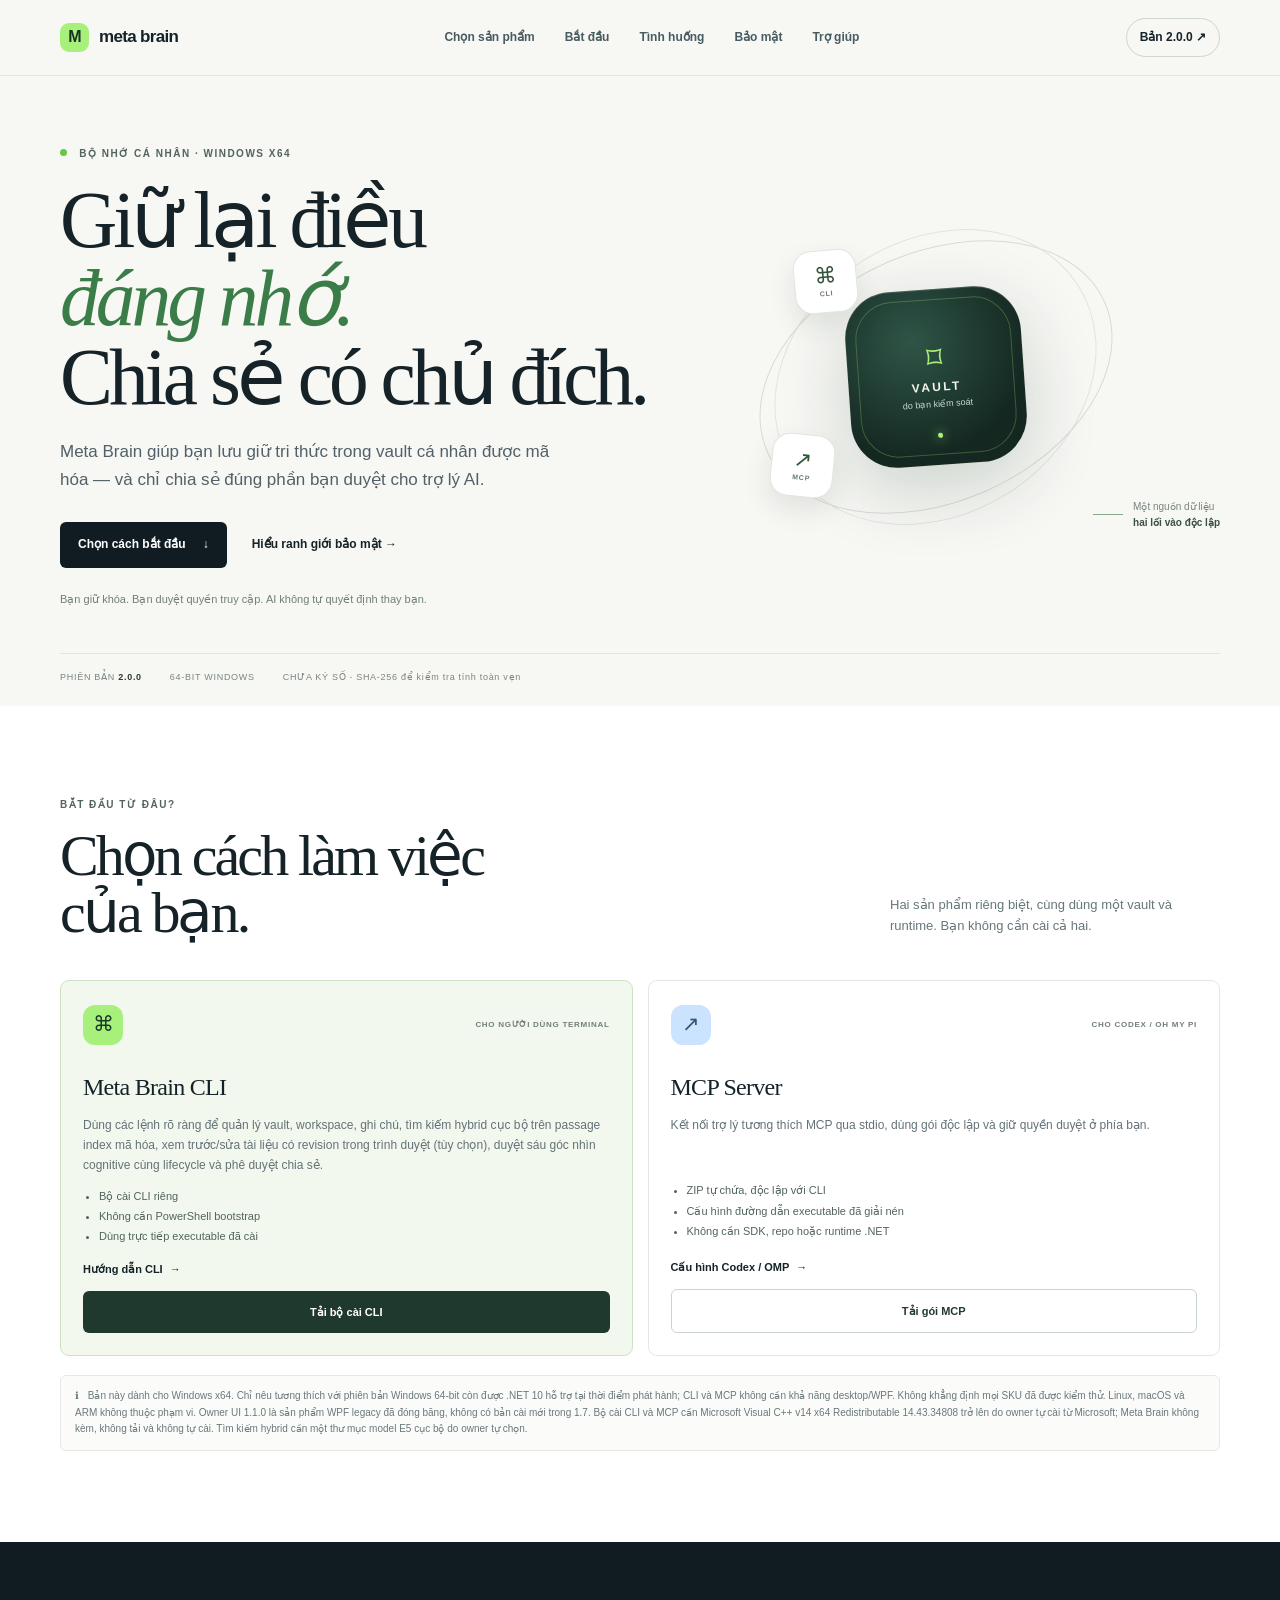
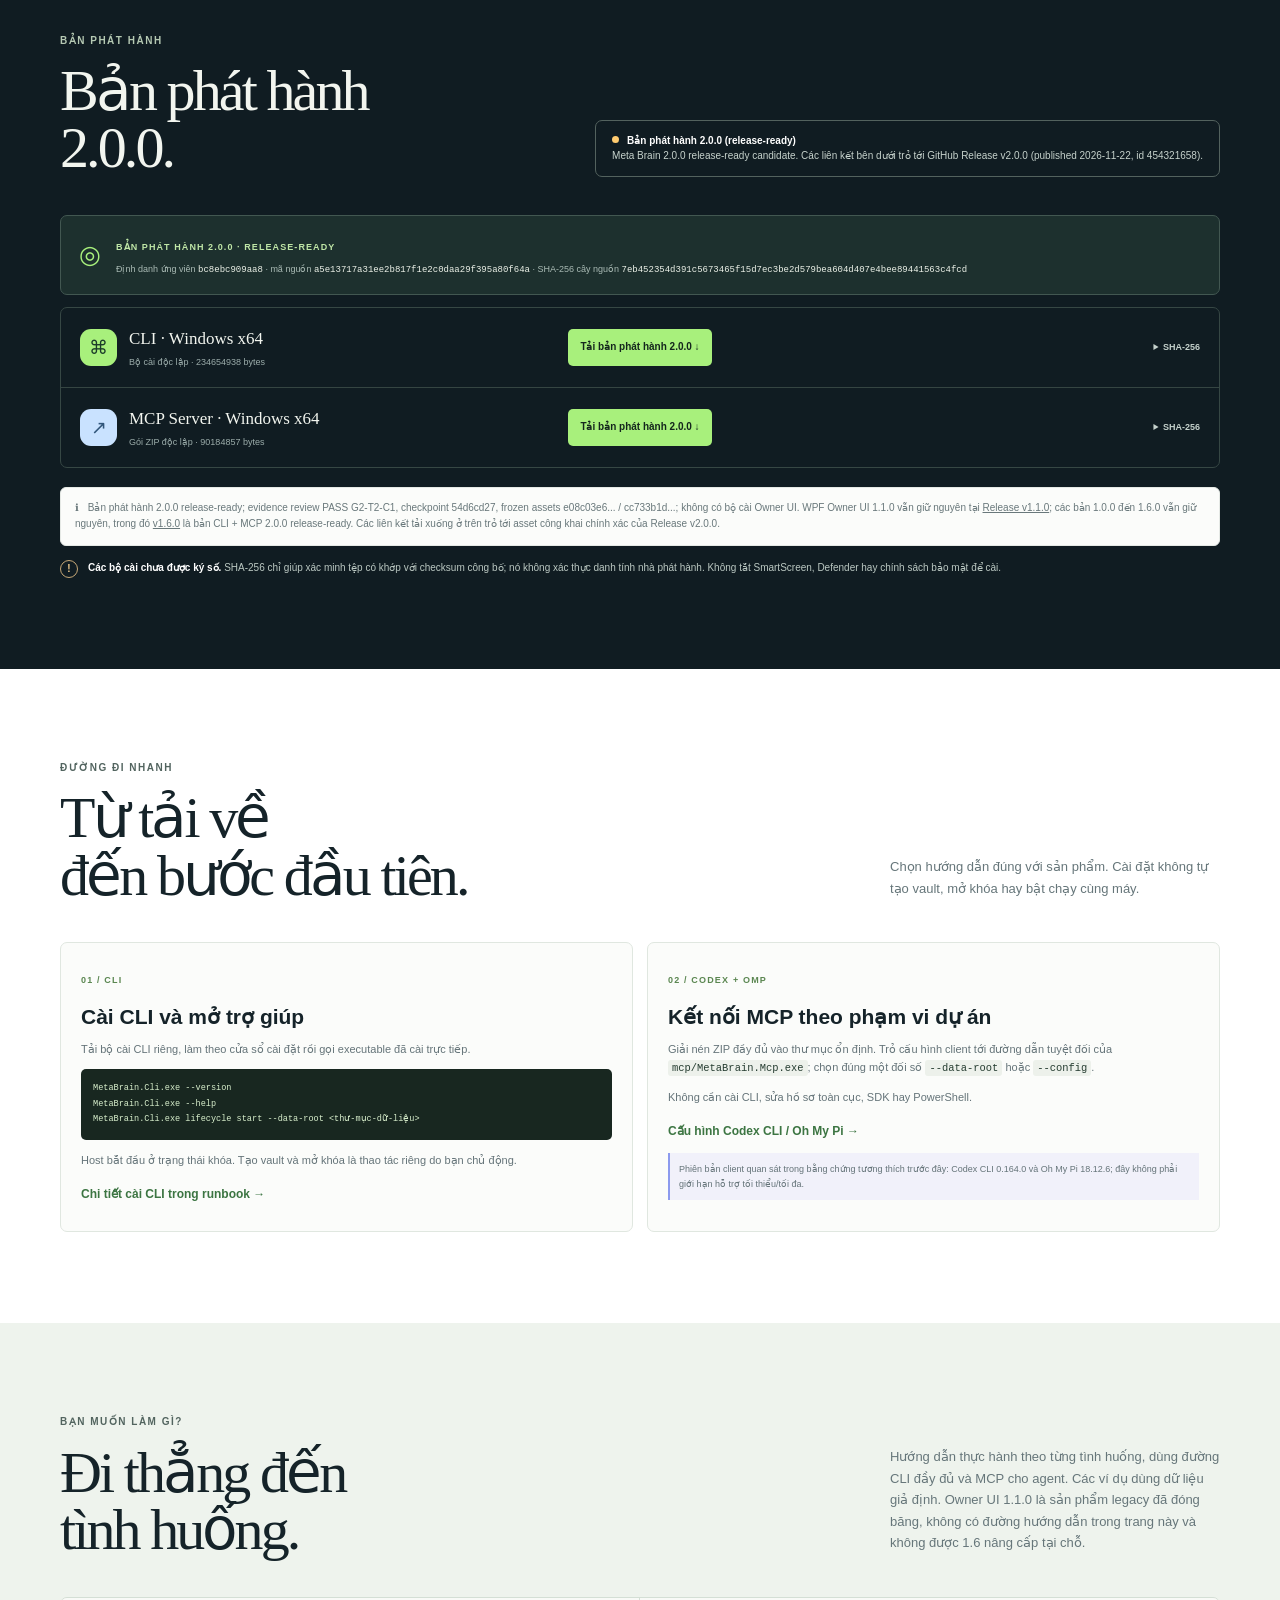
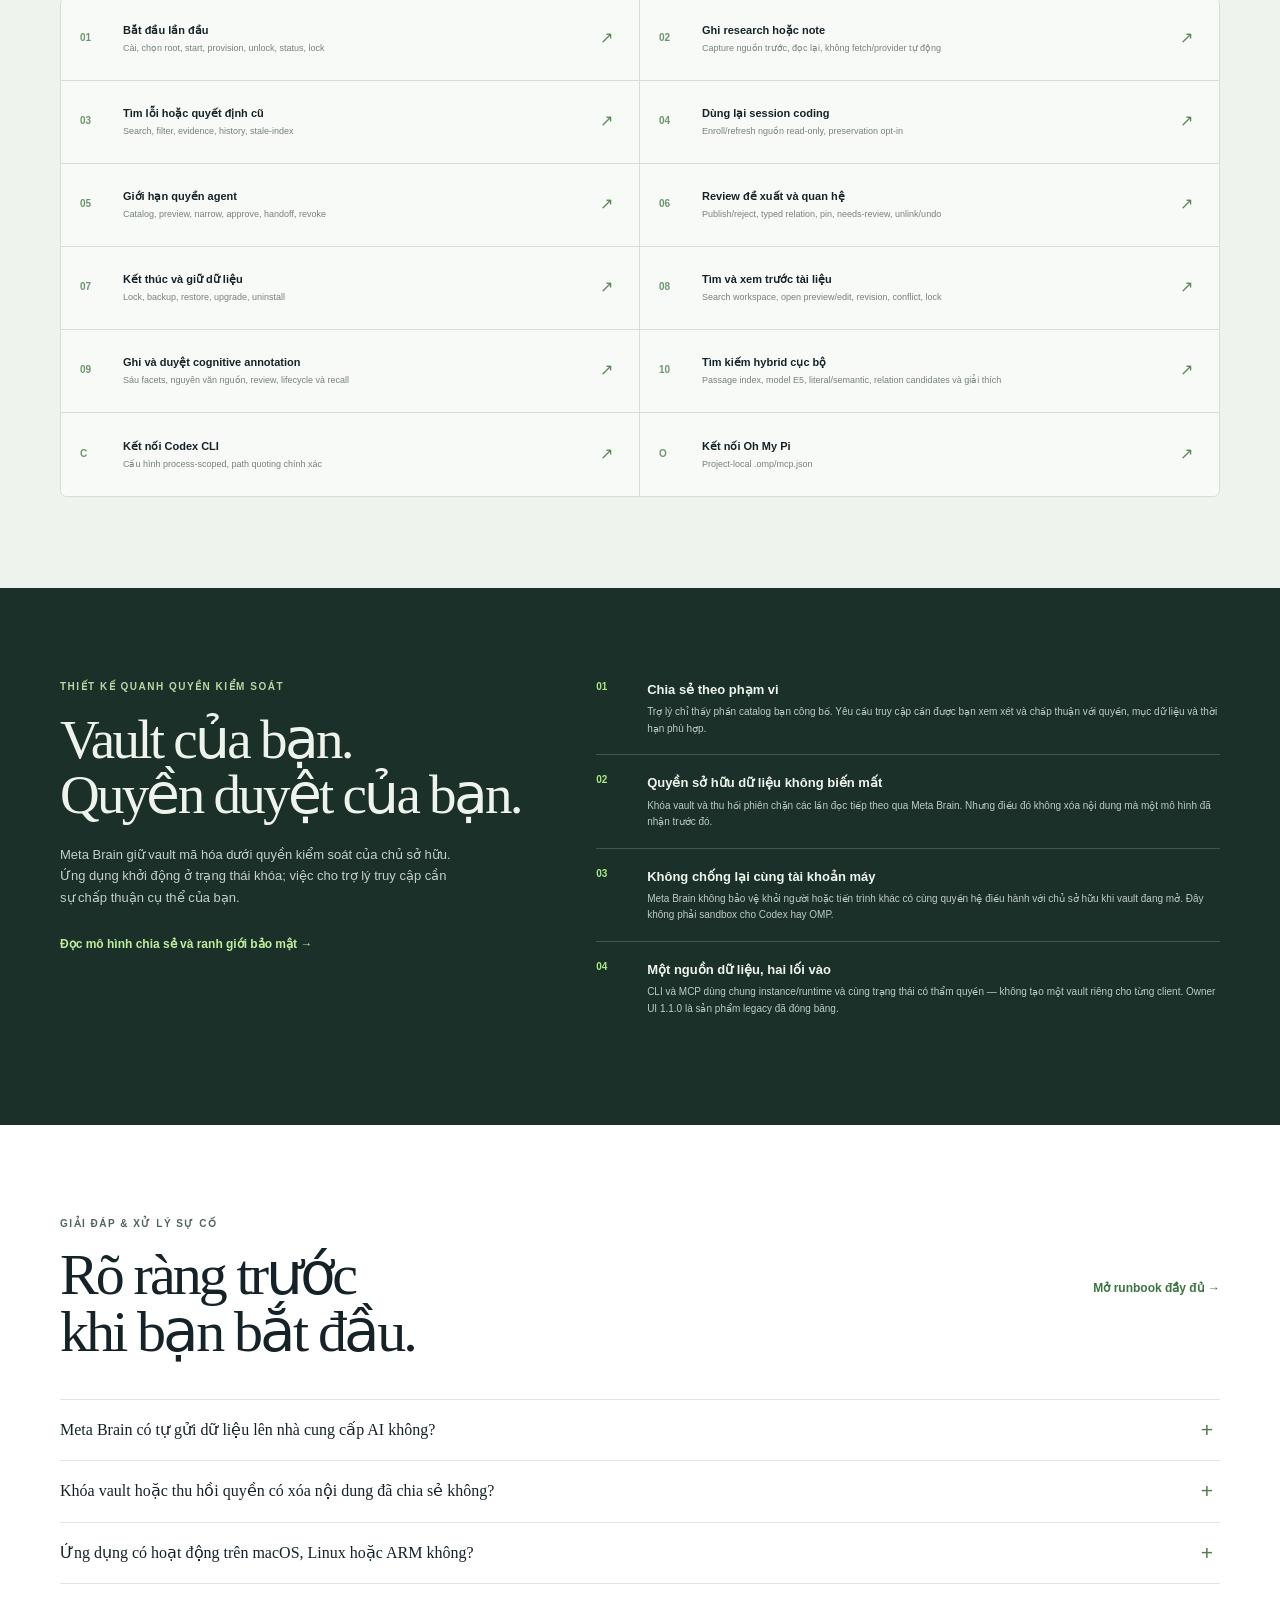
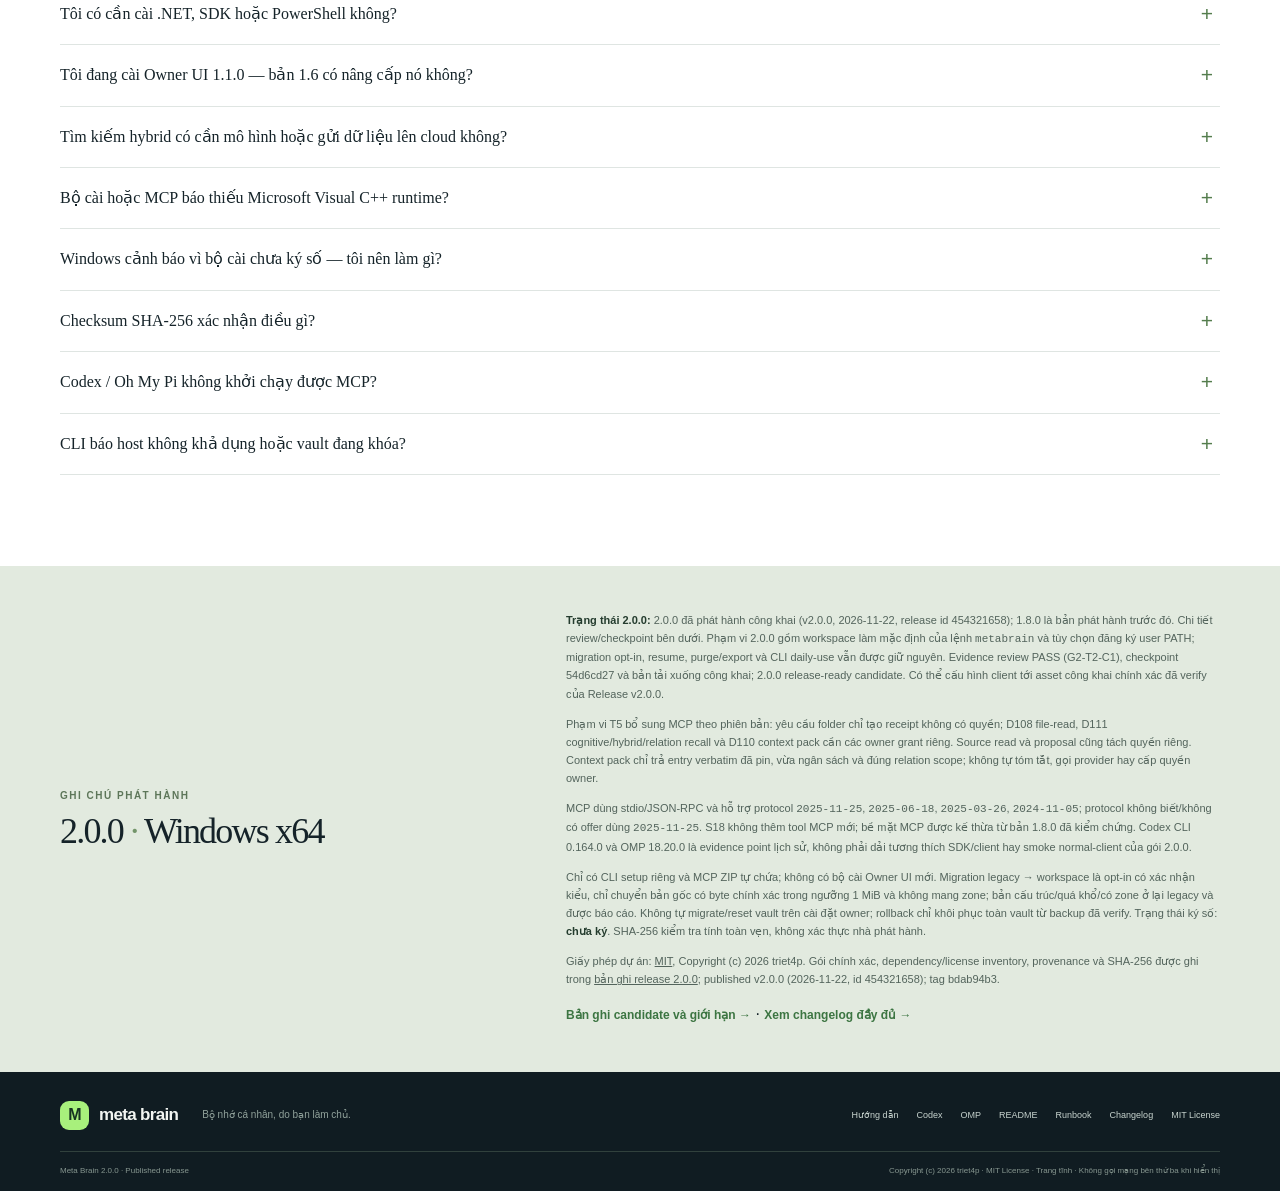
==== commit b72e2086: "Checkpoint reviewed final docs 2.0.0 public site snapshot - Commit only the five reviewed HTML pages" ====
--- a/index.html
+++ b/index.html
@@ -1,128 +1,128 @@
-<!doctype html>
-<html lang="vi">
-<head>
-  <meta charset="utf-8">
-  <meta name="viewport" content="width=device-width, initial-scale=1">
-  <meta name="theme-color" content="#101c22">
-  <meta name="description" content="Meta Brain — bộ nhớ cá nhân mã hóa do bạn kiểm soát, với CLI và MCP độc lập.">
-  <title>Meta Brain — Bộ nhớ của bạn, quyền quyết định của bạn</title>
-  <link rel="stylesheet" href="styles.css">
-</head>
-<body>
-  <a class="skip-link" href="#main">Bỏ qua điều hướng</a>
-  <header class="topbar">
-    <a class="brand" href="#home" aria-label="Meta Brain, về đầu trang"><span class="brand-mark" aria-hidden="true">M</span><span>meta brain</span></a>
-    <nav aria-label="Điều hướng chính">
-      <a href="#choose">Chọn sản phẩm</a><a href="#start">Bắt đầu</a><a href="#scenarios">Tình huống</a><a href="#security">Bảo mật</a><a href="#help">Trợ giúp</a>
-    </nav>
-    <a class="nav-cta" href="#downloads">Bản 2.0.0 <span aria-hidden="true">↗</span></a>
-  </header>
-
-  <main id="main">
-    <section class="hero wrap" id="home" aria-labelledby="hero-title">
-      <div class="hero-copy">
-        <p class="eyebrow"><span class="live-dot" aria-hidden="true"></span> BỘ NHỚ CÁ NHÂN · WINDOWS X64</p>
-        <h1 id="hero-title">Giữ lại điều<br><span>đáng nhớ.</span><br>Chia sẻ có chủ đích.</h1>
-        <p class="hero-lead">Meta Brain giúp bạn lưu giữ tri thức trong vault cá nhân được mã hóa — và chỉ chia sẻ đúng phần bạn duyệt cho trợ lý AI.</p>
-        <div class="hero-actions"><a class="button button-primary" href="#choose">Chọn cách bắt đầu <span aria-hidden="true">↓</span></a><a class="text-link" href="#security">Hiểu ranh giới bảo mật <span aria-hidden="true">→</span></a></div>
-        <p class="hero-note">Bạn giữ khóa. Bạn duyệt quyền truy cập. AI không tự quyết định thay bạn.</p>
-      </div>
-      <div class="hero-art" aria-label="Minh họa vault cá nhân và các kết nối được bạn kiểm soát" role="img">
-        <div class="orbit orbit-one"></div><div class="orbit orbit-two"></div>
-        <div class="node node-cli"><span>⌘</span><small>CLI</small></div><div class="node node-mcp"><span>↗</span><small>MCP</small></div>
-        <div class="vault"><div class="vault-lock" aria-hidden="true">⌑</div><strong>VAULT</strong><span>do bạn kiểm soát</span><i class="vault-light"></i></div>
-        <div class="art-caption"><span class="caption-line"></span><span>Một nguồn dữ liệu<br><b>hai lối vào độc lập</b></span></div>
-      </div>
-      <div class="hero-meta"><span>PHIÊN BẢN <b>2.0.0</b></span><span>64-BIT WINDOWS</span><span>CHƯA KÝ SỐ <i>·</i> SHA-256 để kiểm tra tính toàn vẹn</span></div>
-    </section>
-
-    <section class="section section-light" id="choose" aria-labelledby="choose-title">
-      <div class="wrap">
-        <div class="section-head"><div><p class="eyebrow">BẮT ĐẦU TỪ ĐÂU?</p><h2 id="choose-title">Chọn cách làm việc<br>của bạn.</h2></div><p>Hai sản phẩm riêng biệt, cùng dùng một vault và runtime. Bạn không cần cài cả hai.</p></div>
-        <div class="product-grid">
-          <article class="product-card product-featured"><div class="product-top"><span class="product-icon" aria-hidden="true">⌘</span><span class="product-tag">CHO NGƯỜI DÙNG TERMINAL</span></div><h3>Meta Brain CLI</h3><p>Dùng các lệnh rõ ràng để quản lý vault, workspace, ghi chú, tìm kiếm hybrid cục bộ trên passage index mã hóa, xem trước/sửa tài liệu có revision trong trình duyệt (tùy chọn), duyệt sáu góc nhìn cognitive cùng lifecycle và phê duyệt chia sẻ.</p><ul><li>Bộ cài CLI riêng</li><li>Không cần PowerShell bootstrap</li><li>Dùng trực tiếp executable đã cài</li></ul><a class="card-link" href="#cli-start">Hướng dẫn CLI <span>→</span></a><a class="button button-dark" href="#download-cli">Tải bộ cài CLI</a></article>
-          <article class="product-card"><div class="product-top"><span class="product-icon icon-blue" aria-hidden="true">↗</span><span class="product-tag">CHO CODEX / OH MY PI</span></div><h3>MCP Server</h3><p>Kết nối trợ lý tương thích MCP qua stdio, dùng gói độc lập và giữ quyền duyệt ở phía bạn.</p><ul><li>ZIP tự chứa, độc lập với CLI</li><li>Cấu hình đường dẫn executable đã giải nén</li><li>Không cần SDK, repo hoặc runtime .NET</li></ul><a class="card-link" href="#integrations">Cấu hình Codex / OMP <span>→</span></a><a class="button button-outline" href="#download-mcp">Tải gói MCP</a></article>
-        </div>
-        <p class="platform-note"><span aria-hidden="true">ℹ</span> Bản này dành cho Windows x64. Chỉ nêu tương thích với phiên bản Windows 64-bit còn được .NET 10 hỗ trợ tại thời điểm phát hành; CLI và MCP không cần khả năng desktop/WPF. Không khẳng định mọi SKU đã được kiểm thử. Linux, macOS và ARM không thuộc phạm vi. Owner UI 1.1.0 là sản phẩm WPF legacy đã đóng băng, không có bản cài mới trong 1.7. Bộ cài CLI và MCP cần Microsoft Visual C++ v14 x64 Redistributable 14.43.34808 trở lên do owner tự cài từ Microsoft; Meta Brain không kèm, không tải và không tự cài. Tìm kiếm hybrid cần một thư mục model E5 cục bộ do owner tự chọn.</p>
-      </div>
-    </section>
-
-    <section class="section downloads" id="downloads" aria-labelledby="downloads-title">
-      <div class="wrap">
-        <div class="section-head"><div><p class="eyebrow">B&#7842;N PH&#193;T H&#192;NH</p><h2 id="downloads-title">B&#7843;n ph&#225;t h&#224;nh<br>2.0.0.</h2></div><div class="release-alert"><span class="alert-dot"></span><span><b>B&#7843;n ph&#225;t h&#224;nh 2.0.0 (release-ready)</b><br>Meta Brain 2.0.0 release-ready candidate. C&#225;c li&#234;n k&#7871;t b&#234;n d&#432;&#7899;i tr&#7887; t&#7899;i GitHub Release v2.0.0 (owner publication pending).</span></div></div>
-        <div class="candidate-banner"><span class="candidate-mark" aria-hidden="true">◎</span><div><strong>B&#7842;N PH&#193;T H&#192;NH 2.0.0 &#183; RELEASE-READY</strong><p>Định danh ứng viên <code>bc8ebc909aa8</code> · mã nguồn <code>a5e13717a31ee2b817f1e2c0daa29f395a80f64a</code> · SHA-256 cây nguồn <code>7eb452354d391c5673465f15d7ec3be2d579bea604d407e4bee89441563c4fcd</code></p></div></div>
-        <div class="download-list">
-          <article class="download-row" id="download-cli"><div class="download-product"><span class="mini-icon">⌘</span><div><h3>CLI · Windows x64</h3><p>Bộ cài độc lập · 234654938 bytes</p></div></div><a class="download-action" href="https://github.com/triet4p/my-meta-brain/releases/download/v2.0.0/MetaBrain-CLI-2.0.0-win-x64-a5e13717a31e-tree7eb452354d39-bc8ebc909aa8.exe" download>T&#7843;i b&#7843;n ph&#225;t h&#224;nh 2.0.0 <span aria-hidden="true">&darr;</span></a><details class="checksum"><summary>SHA-256</summary><code>e08c03e6d9db8833b2794f179d6e12550dcdffe3b9894f8c7d61315dc1bff772</code></details></article>
-          <article class="download-row" id="download-mcp"><div class="download-product"><span class="mini-icon blue">↗</span><div><h3>MCP Server · Windows x64</h3><p>Gói ZIP độc lập · 90184857 bytes</p></div></div><a class="download-action" href="https://github.com/triet4p/my-meta-brain/releases/download/v2.0.0/MetaBrain-MCP-2.0.0-win-x64-a5e13717a31e-tree7eb452354d39-bc8ebc909aa8.zip" download>T&#7843;i b&#7843;n ph&#225;t h&#224;nh 2.0.0 <span aria-hidden="true">&darr;</span></a><details class="checksum"><summary>SHA-256</summary><code>cc733b1d8e3fa8ac3fd1b3c56a6d0a93a09a7b2643e91d7218434112e8a76b98</code></details></article>
-        </div>
-        <p class="platform-note"><span aria-hidden="true">ℹ</span> B&#7843;n ph&#225;t h&#224;nh 2.0.0 release-ready; evidence review PASS G2-T2-C1, checkpoint 54d6cd27, frozen assets e08c03e6... / cc733b1d...; không có bộ cài Owner UI. WPF Owner UI 1.1.0 vẫn giữ nguyên tại <a href="https://github.com/triet4p/my-meta-brain/releases/tag/v1.1.0">Release v1.1.0</a>; các bản 1.0.0 đến 1.6.0 vẫn giữ nguyên, trong đó <a href="https://github.com/triet4p/my-meta-brain/releases/tag/v1.6.0">v1.6.0</a> l&#224; b&#7843;n CLI + MCP 2.0.0 release-ready. C&#225;c li&#234;n k&#7871;t t&#7843;i xu&#7889;ng &#7903; tr&#234;n tr&#7887; t&#7899;i asset c&#244;ng khai ch&#237;nh x&#225;c c&#7911;a Release v2.0.0.</p>
-        <div class="signing-note"><span aria-hidden="true">!</span><p><b>Các bộ cài chưa được ký số.</b> SHA-256 chỉ giúp xác minh tệp có khớp với checksum công bố; nó không xác thực danh tính nhà phát hành. Không tắt SmartScreen, Defender hay chính sách bảo mật để cài.</p></div>
-      </div>
-    </section>
-
-    <section class="section section-light" id="start" aria-labelledby="start-title">
-      <div class="wrap"><div class="section-head"><div><p class="eyebrow">ĐƯỜNG ĐI NHANH</p><h2 id="start-title">Từ tải về<br>đến bước đầu tiên.</h2></div><p>Chọn hướng dẫn đúng với sản phẩm. Cài đặt không tự tạo vault, mở khóa hay bật chạy cùng máy.</p></div>
-        <div class="start-grid">
-          <article class="start-card" id="cli-start"><span class="step-number">01 / CLI</span><h3>Cài CLI và mở trợ giúp</h3><p>Tải bộ cài CLI riêng, làm theo cửa sổ cài đặt rồi gọi executable đã cài trực tiếp.</p><pre><code>MetaBrain.Cli.exe --version
-MetaBrain.Cli.exe --help
-MetaBrain.Cli.exe lifecycle start --data-root &lt;thư-mục-dữ-liệu&gt;</code></pre><p>Host bắt đầu ở trạng thái khóa. Tạo vault và mở khóa là thao tác riêng do bạn chủ động.</p><a class="inline-link" href="https://github.com/triet4p/my-meta-brain/blob/main/docs/OPERATIONS.md#2.2-immutable-release-candidates-and-cli-setup">Chi tiết cài CLI trong runbook <span>→</span></a></article>
-          <article class="start-card" id="integrations"><span class="step-number">02 / CODEX + OMP</span><h3>Kết nối MCP theo phạm vi dự án</h3><p>Giải nén ZIP đầy đủ vào thư mục ổn định. Trỏ cấu hình client tới đường dẫn tuyệt đối của <code>mcp/MetaBrain.Mcp.exe</code>; chọn đúng một đối số <code>--data-root</code> hoặc <code>--config</code>.</p><p>Không cần cài CLI, sửa hồ sơ toàn cục, SDK hay PowerShell.</p><a class="inline-link" href="https://github.com/triet4p/my-meta-brain/blob/main/docs/OPERATIONS.md#321-mcp-client-registration-standalone-package-100">Cấu hình Codex CLI / Oh My Pi <span>→</span></a><p class="compat-note">Phiên bản client quan sát trong bằng chứng tương thích trước đây: Codex CLI 0.164.0 và Oh My Pi 18.12.6; đây không phải giới hạn hỗ trợ tối thiểu/tối đa.</p></article>
-        </div>
-      </div>
-    </section>
-
-    <section class="section scenario-section" id="scenarios" aria-labelledby="scenarios-title"><div class="wrap"><div class="section-head"><div><p class="eyebrow">BẠN MUỐN LÀM GÌ?</p><h2 id="scenarios-title">Đi thẳng đến<br>tình huống.</h2></div><p>Hướng dẫn thực hành theo từng tình huống, dùng đường CLI đầy đủ và MCP cho agent. Các ví dụ dùng dữ liệu giả định. Owner UI 1.1.0 là sản phẩm legacy đã đóng băng, không có đường hướng dẫn trong trang này và không được 1.6 nâng cấp tại chỗ.</p></div><div class="scenario-grid">
-      <a href="scenarios.html#first"><span class="scenario-no">01</span><span><b>Bắt đầu lần đầu</b><small>Cài, chọn root, start, provision, unlock, status, lock</small></span><span class="arrow">↗</span></a>
-      <a href="scenarios.html#capture"><span class="scenario-no">02</span><span><b>Ghi research hoặc note</b><small>Capture nguồn trước, đọc lại, không fetch/provider tự động</small></span><span class="arrow">↗</span></a>
-      <a href="scenarios.html#recall"><span class="scenario-no">03</span><span><b>Tìm lỗi hoặc quyết định cũ</b><small>Search, filter, evidence, history, stale-index</small></span><span class="arrow">↗</span></a>
-      <a href="scenarios.html#sessions"><span class="scenario-no">04</span><span><b>Dùng lại session coding</b><small>Enroll/refresh nguồn read-only, preservation opt-in</small></span><span class="arrow">↗</span></a>
-      <a href="scenarios.html#sharing"><span class="scenario-no">05</span><span><b>Giới hạn quyền agent</b><small>Catalog, preview, narrow, approve, handoff, revoke</small></span><span class="arrow">↗</span></a>
-      <a href="scenarios.html#review"><span class="scenario-no">06</span><span><b>Review đề xuất và quan hệ</b><small>Publish/reject, typed relation, pin, needs-review, unlink/undo</small></span><span class="arrow">↗</span></a>
-      <a href="scenarios.html#lifecycle"><span class="scenario-no">07</span><span><b>Kết thúc và giữ dữ liệu</b><small>Lock, backup, restore, upgrade, uninstall</small></span><span class="arrow">↗</span></a>
-      <a href="scenarios.html#documents"><span class="scenario-no">08</span><span><b>Tìm và xem trước tài liệu</b><small>Search workspace, open preview/edit, revision, conflict, lock</small></span><span class="arrow">↗</span></a>
-      <a href="scenarios.html#cognitive"><span class="scenario-no">09</span><span><b>Ghi và duyệt cognitive annotation</b><small>Sáu facets, nguyên văn nguồn, review, lifecycle và recall</small></span><span class="arrow">↗</span></a>
-      <a href="scenarios.html#hybrid"><span class="scenario-no">10</span><span><b>Tìm kiếm hybrid cục bộ</b><small>Passage index, model E5, literal/semantic, relation candidates và giải thích</small></span><span class="arrow">↗</span></a>
-      <a href="codex.html"><span class="scenario-no">C</span><span><b>Kết nối Codex CLI</b><small>Cấu hình process-scoped, path quoting chính xác</small></span><span class="arrow">↗</span></a>
-      <a href="omp.html"><span class="scenario-no">O</span><span><b>Kết nối Oh My Pi</b><small>Project-local .omp/mcp.json</small></span><span class="arrow">↗</span></a>
-    </div></div></section>
-
-    <section class="section security-section" id="security" aria-labelledby="security-title"><div class="wrap security-layout"><div><p class="eyebrow">THIẾT KẾ QUANH QUYỀN KIỂM SOÁT</p><h2 id="security-title">Vault của bạn.<br>Quyền duyệt của bạn.</h2><p class="security-intro">Meta Brain giữ vault mã hóa dưới quyền kiểm soát của chủ sở hữu. Ứng dụng khởi động ở trạng thái khóa; việc cho trợ lý truy cập cần sự chấp thuận cụ thể của bạn.</p><a class="inline-link" href="https://github.com/triet4p/my-meta-brain/blob/main/README.md#security--scoped-sharing-model">Đọc mô hình chia sẻ và ranh giới bảo mật <span>→</span></a></div><div class="security-points">
-      <article><span>01</span><div><h3>Chia sẻ theo phạm vi</h3><p>Trợ lý chỉ thấy phần catalog bạn công bố. Yêu cầu truy cập cần được bạn xem xét và chấp thuận với quyền, mục dữ liệu và thời hạn phù hợp.</p></div></article>
-      <article><span>02</span><div><h3>Quyền sở hữu dữ liệu không biến mất</h3><p>Khóa vault và thu hồi phiên chặn các lần đọc tiếp theo qua Meta Brain. Nhưng điều đó không xóa nội dung mà một mô hình đã nhận trước đó.</p></div></article>
-      <article><span>03</span><div><h3>Không chống lại cùng tài khoản máy</h3><p>Meta Brain không bảo vệ khỏi người hoặc tiến trình khác có cùng quyền hệ điều hành với chủ sở hữu khi vault đang mở. Đây không phải sandbox cho Codex hay OMP.</p></div></article>
-      <article><span>04</span><div><h3>Một nguồn dữ liệu, hai lối vào</h3><p>CLI và MCP dùng chung instance/runtime và cùng trạng thái có thẩm quyền — không tạo một vault riêng cho từng client. Owner UI 1.1.0 là sản phẩm legacy đã đóng băng.</p></div></article>
-    </div></div></section>
-
-    <section class="section faq-section section-light" id="help" aria-labelledby="help-title"><div class="wrap"><div class="section-head"><div><p class="eyebrow">GIẢI ĐÁP & XỬ LÝ SỰ CỐ</p><h2 id="help-title">Rõ ràng trước<br>khi bạn bắt đầu.</h2></div><a class="inline-link" href="https://github.com/triet4p/my-meta-brain/blob/main/docs/OPERATIONS.md">Mở runbook đầy đủ <span>→</span></a></div><div class="faq-list">
-      <details><summary>Meta Brain có tự gửi dữ liệu lên nhà cung cấp AI không?</summary><p>Không tự động. Kết nối MCP phục vụ công cụ và quyền truy cập có phạm vi; việc gửi ngữ cảnh tới nhà cung cấp phụ thuộc ứng dụng AI và lựa chọn chia sẻ của bạn. Chỉ phê duyệt nội dung/phạm vi phù hợp với đích đến và ngữ cảnh mô hình dự kiến.</p></details>
-      <details><summary>Khóa vault hoặc thu hồi quyền có xóa nội dung đã chia sẻ không?</summary><p>Không. Khóa vault làm mất hiệu lực phiên truy cập hiện tại qua Meta Brain; thu hồi chặn lần truy cập tiếp theo. Nội dung đã được gửi ra ngoài không thể được Meta Brain thu hồi khỏi mô hình hay nhà cung cấp.</p></details>
-      <details><summary>Ứng dụng có hoạt động trên macOS, Linux hoặc ARM không?</summary><p>Không. Bản 2.0.0 này dành cho Windows x64. Hệ điều hành được nêu tương thích là các bản Windows 64-bit còn được .NET 10 hỗ trợ; CLI và MCP không cần khả năng desktop/WPF. Không có khẳng định từng SKU đã được kiểm thử.</p></details>
-      <details><summary>Tôi có cần cài .NET, SDK hoặc PowerShell không?</summary><p>Không để sử dụng các gói tự chứa. Bộ cài CLI là một executable; MCP là ZIP tự chứa. Không cần bootstrap PowerShell. PowerShell và .NET SDK chỉ dành cho quy trình phát triển/xây dựng trong repo. Ngoại lệ duy nhất là Microsoft Visual C++ v14 x64 Redistributable do bạn tự cài từ Microsoft (xem câu hỏi bên dưới).</p></details>
-      <details><summary>Tôi đang cài Owner UI 1.1.0 — bản 1.6 có nâng cấp nó không?</summary><p>Không. Owner UI 1.1.0 là sản phẩm WPF legacy đã đóng băng; 1.6 chỉ phát hành CLI và MCP. Bộ cài 1.6 từ chối thay đổi một cài đặt 1.1.0 hoặc hỗn hợp tại chỗ và giữ nguyên mọi file, dữ liệu và tiến trình của bản cũ. Hãy cài 1.6 vào install root riêng với data root và endpoint riêng; xem runbook phần chuyển đổi hỗ trợ.</p></details>
-      <details><summary>Tìm kiếm hybrid có cần mô hình hoặc gửi dữ liệu lên cloud không?</summary><p>Bạn phải tự chọn một thư mục model E5 cục bộ đúng phiên bản đã ghim. Gói phát hành không kèm trọng số model, không tự tải và không gọi nhà cung cấp embedding cloud; thiếu hoặc sai model thì lệnh hybrid từ chối thay vì âm thầm chuyển sang lexical. Ứng dụng không lưu đường dẫn model và xóa lựa chọn/cache khi vault khóa.</p></details>
-      <details><summary>Bộ cài hoặc MCP báo thiếu Microsoft Visual C++ runtime?</summary><p>Bản 1.6 cần Microsoft Visual C++ v14 x64 Redistributable phiên bản 14.43.34808 trở lên do bạn tự cài từ trang chính thức của Microsoft. Meta Brain không kèm, không tải và không tự cài runtime này; bộ cài và MCP từ chối trước khi thay đổi file hay data root nếu thiếu hoặc quá cũ. Windows 10+ có Universal CRT của hệ điều hành nhưng không cung cấp các import VCRUNTIME.</p></details>
-      <details><summary>Windows cảnh báo vì bộ cài chưa ký số — tôi nên làm gì?</summary><p>Bản 2.0.0 chưa ký số. Dừng lại nếu bạn không thể xác minh nguồn và checksum; không vô hiệu hóa SmartScreen, Defender hoặc chính sách máy để tiếp tục.</p></details>
-      <details><summary>Checksum SHA-256 xác nhận điều gì?</summary><p>Nó giúp so sánh bytes của tệp tải về với giá trị công bố. Nó không chứng minh ai đã phát hành tệp. Chỉ dùng checksum từ một nguồn bạn tin cậy.</p></details>
-      <details><summary>Codex / Oh My Pi không khởi chạy được MCP?</summary><p>Giữ nguyên cấu trúc ZIP sau khi giải nén; kiểm tra đường dẫn tuyệt đối tới <code>mcp/MetaBrain.Mcp.exe</code>, dùng đúng một cặp đối số, và bảo đảm cấu hình đặt ở phạm vi dự án/client bạn dự định. Runbook có ví dụ và lưu ý escape đường dẫn.</p></details>
-      <details><summary>CLI báo host không khả dụng hoặc vault đang khóa?</summary><p>Kiểm tra trạng thái bằng lệnh lifecycle phù hợp, chọn đúng data root của instance và chỉ thực hiện thao tác owner khi vault được mở khóa có chủ ý. Xem mã lỗi và bước khắc phục trong phần vận hành của runbook.</p></details>
-    </div></div></section>
-
-    <section class="release-notes" id="release-notes" aria-labelledby="notes-title">
-      <div class="wrap notes-inner">
-        <div><p class="eyebrow">GHI CHÚ PHÁT HÀNH</p><h2 id="notes-title">2.0.0 <span>·</span> Windows x64</h2></div>
-        <div>
-          <p><b>Trạng thái 2.0.0:</b> 1.8.0 là bản phát hành công khai mới nhất (2026-11-20); 2.0.0 là ứng viên cục bộ G2, trạng thái review/checkpoint/phát hành theo ghi chú bên dưới. Phạm vi 2.0.0 gồm workspace làm mặc định của lệnh <code>metabrain</code> và tùy chọn đăng ký user PATH; migration opt-in, resume, purge/export và CLI daily-use vẫn được giữ nguyên. Evidence review PASS (G2-T2-C1), checkpoint 54d6cd27 v&#224; b&#7843;n t&#7843;i xu&#7889;ng c&#244;ng khai; 2.0.0 release-ready candidate. C&#243; th&#7875; c&#7845;u h&#236;nh client t&#7899;i asset c&#244;ng khai ch&#237;nh x&#225;c &#273;&#227; verify c&#7911;a Release v2.0.0.</p>
-          <p>Phạm vi T5 bổ sung MCP theo phiên bản: yêu cầu folder chỉ tạo receipt không có quyền; D108 file-read, D111 cognitive/hybrid/relation recall và D110 context pack cần các owner grant riêng. Source read và proposal cũng tách quyền riêng. Context pack chỉ trả entry verbatim đã pin, vừa ngân sách và đúng relation scope; không tự tóm tắt, gọi provider hay cấp quyền owner.</p>
-          <p>MCP dùng stdio/JSON-RPC và hỗ trợ protocol <code>2025-11-25</code>, <code>2025-06-18</code>, <code>2025-03-26</code>, <code>2024-11-05</code>; protocol không biết/không có offer dùng <code>2025-11-25</code>. S18 không thêm tool MCP mới; bề mặt MCP được kế thừa từ bản 1.8.0 đã kiểm chứng. Codex CLI 0.164.0 và OMP 18.20.0 là evidence point lịch sử, không phải dải tương thích SDK/client hay smoke normal-client của gói 2.0.0.</p>
-          <p>Chỉ có CLI setup riêng và MCP ZIP tự chứa; không có bộ cài Owner UI mới. Migration legacy → workspace là opt-in có xác nhận kiểu, chỉ chuyển bản gốc có byte chính xác trong ngưỡng 1 MiB và không mang zone; bản cấu trúc/quá khổ/có zone ở lại legacy và được báo cáo. Không tự migrate/reset vault trên cài đặt owner; rollback chỉ khôi phục toàn vault từ backup đã verify. Trạng thái ký số: <b>chưa ký</b>. SHA-256 kiểm tra tính toàn vẹn, không xác thực nhà phát hành.</p>
-          <p>Giấy phép dự án: <a href="https://github.com/triet4p/my-meta-brain/blob/main/LICENSE">MIT</a>, Copyright (c) 2026 triet4p. Gói chính xác, dependency/license inventory, provenance và SHA-256 được ghi trong <a href="https://github.com/triet4p/my-meta-brain/blob/main/docs/release-1.8.0.md">bản ghi candidate 1.8.0</a>; release-ready candidate, owner publication pending.</p>
-          <a class="inline-link" href="https://github.com/triet4p/my-meta-brain/blob/main/docs/release-2.0.0.md">Bản ghi candidate và giới hạn <span>&rarr;</span></a> &middot; <a class="inline-link" href="https://github.com/triet4p/my-meta-brain/blob/main/CHANGELOG.md">Xem changelog đầy đủ <span>&rarr;</span></a>
-        </div>
-      </div>
-    </section>
-  </main>
-
-  <footer class="footer"><div class="wrap footer-inner"><a class="brand" href="#home"><span class="brand-mark" aria-hidden="true">M</span><span>meta brain</span></a><p>Bộ nhớ cá nhân, do bạn làm chủ.</p><div><a href="scenarios.html">Hướng dẫn</a><a href="codex.html">Codex</a><a href="omp.html">OMP</a><a href="https://github.com/triet4p/my-meta-brain/blob/main/README.md">README</a><a href="operations.html">Runbook</a><a href="https://github.com/triet4p/my-meta-brain/blob/main/CHANGELOG.md">Changelog</a><a href="https://github.com/triet4p/my-meta-brain/blob/main/LICENSE">MIT License</a></div></div><div class="wrap footer-bottom"><span>Meta Brain 2.0.0 · Published release</span><span>Copyright (c) 2026 triet4p · MIT License · Trang tĩnh · Không gọi mạng bên thứ ba khi hiển thị</span></div></footer>
-</body>
-</html>
+<!doctype html>
+<html lang="vi">
+<head>
+  <meta charset="utf-8">
+  <meta name="viewport" content="width=device-width, initial-scale=1">
+  <meta name="theme-color" content="#101c22">
+  <meta name="description" content="Meta Brain — bộ nhớ cá nhân mã hóa do bạn kiểm soát, với CLI và MCP độc lập.">
+  <title>Meta Brain — Bộ nhớ của bạn, quyền quyết định của bạn</title>
+  <link rel="stylesheet" href="styles.css">
+</head>
+<body>
+  <a class="skip-link" href="#main">Bỏ qua điều hướng</a>
+  <header class="topbar">
+    <a class="brand" href="#home" aria-label="Meta Brain, về đầu trang"><span class="brand-mark" aria-hidden="true">M</span><span>meta brain</span></a>
+    <nav aria-label="Điều hướng chính">
+      <a href="#choose">Chọn sản phẩm</a><a href="#start">Bắt đầu</a><a href="#scenarios">Tình huống</a><a href="#security">Bảo mật</a><a href="#help">Trợ giúp</a>
+    </nav>
+    <a class="nav-cta" href="#downloads">Bản 2.0.0 <span aria-hidden="true">↗</span></a>
+  </header>
 
+  <main id="main">
+    <section class="hero wrap" id="home" aria-labelledby="hero-title">
+      <div class="hero-copy">
+        <p class="eyebrow"><span class="live-dot" aria-hidden="true"></span> BỘ NHỚ CÁ NHÂN · WINDOWS X64</p>
+        <h1 id="hero-title">Giữ lại điều<br><span>đáng nhớ.</span><br>Chia sẻ có chủ đích.</h1>
+        <p class="hero-lead">Meta Brain giúp bạn lưu giữ tri thức trong vault cá nhân được mã hóa — và chỉ chia sẻ đúng phần bạn duyệt cho trợ lý AI.</p>
+        <div class="hero-actions"><a class="button button-primary" href="#choose">Chọn cách bắt đầu <span aria-hidden="true">↓</span></a><a class="text-link" href="#security">Hiểu ranh giới bảo mật <span aria-hidden="true">→</span></a></div>
+        <p class="hero-note">Bạn giữ khóa. Bạn duyệt quyền truy cập. AI không tự quyết định thay bạn.</p>
+      </div>
+      <div class="hero-art" aria-label="Minh họa vault cá nhân và các kết nối được bạn kiểm soát" role="img">
+        <div class="orbit orbit-one"></div><div class="orbit orbit-two"></div>
+        <div class="node node-cli"><span>⌘</span><small>CLI</small></div><div class="node node-mcp"><span>↗</span><small>MCP</small></div>
+        <div class="vault"><div class="vault-lock" aria-hidden="true">⌑</div><strong>VAULT</strong><span>do bạn kiểm soát</span><i class="vault-light"></i></div>
+        <div class="art-caption"><span class="caption-line"></span><span>Một nguồn dữ liệu<br><b>hai lối vào độc lập</b></span></div>
+      </div>
+      <div class="hero-meta"><span>PHIÊN BẢN <b>2.0.0</b></span><span>64-BIT WINDOWS</span><span>CHƯA KÝ SỐ <i>·</i> SHA-256 để kiểm tra tính toàn vẹn</span></div>
+    </section>
+
+    <section class="section section-light" id="choose" aria-labelledby="choose-title">
+      <div class="wrap">
+        <div class="section-head"><div><p class="eyebrow">BẮT ĐẦU TỪ ĐÂU?</p><h2 id="choose-title">Chọn cách làm việc<br>của bạn.</h2></div><p>Hai sản phẩm riêng biệt, cùng dùng một vault và runtime. Bạn không cần cài cả hai.</p></div>
+        <div class="product-grid">
+          <article class="product-card product-featured"><div class="product-top"><span class="product-icon" aria-hidden="true">⌘</span><span class="product-tag">CHO NGƯỜI DÙNG TERMINAL</span></div><h3>Meta Brain CLI</h3><p>Dùng các lệnh rõ ràng để quản lý vault, workspace, ghi chú, tìm kiếm hybrid cục bộ trên passage index mã hóa, xem trước/sửa tài liệu có revision trong trình duyệt (tùy chọn), duyệt sáu góc nhìn cognitive cùng lifecycle và phê duyệt chia sẻ.</p><ul><li>Bộ cài CLI riêng</li><li>Không cần PowerShell bootstrap</li><li>Dùng trực tiếp executable đã cài</li></ul><a class="card-link" href="#cli-start">Hướng dẫn CLI <span>→</span></a><a class="button button-dark" href="#download-cli">Tải bộ cài CLI</a></article>
+          <article class="product-card"><div class="product-top"><span class="product-icon icon-blue" aria-hidden="true">↗</span><span class="product-tag">CHO CODEX / OH MY PI</span></div><h3>MCP Server</h3><p>Kết nối trợ lý tương thích MCP qua stdio, dùng gói độc lập và giữ quyền duyệt ở phía bạn.</p><ul><li>ZIP tự chứa, độc lập với CLI</li><li>Cấu hình đường dẫn executable đã giải nén</li><li>Không cần SDK, repo hoặc runtime .NET</li></ul><a class="card-link" href="#integrations">Cấu hình Codex / OMP <span>→</span></a><a class="button button-outline" href="#download-mcp">Tải gói MCP</a></article>
+        </div>
+        <p class="platform-note"><span aria-hidden="true">ℹ</span> Bản này dành cho Windows x64. Chỉ nêu tương thích với phiên bản Windows 64-bit còn được .NET 10 hỗ trợ tại thời điểm phát hành; CLI và MCP không cần khả năng desktop/WPF. Không khẳng định mọi SKU đã được kiểm thử. Linux, macOS và ARM không thuộc phạm vi. Owner UI 1.1.0 là sản phẩm WPF legacy đã đóng băng, không có bản cài mới trong 1.7. Bộ cài CLI và MCP cần Microsoft Visual C++ v14 x64 Redistributable 14.43.34808 trở lên do owner tự cài từ Microsoft; Meta Brain không kèm, không tải và không tự cài. Tìm kiếm hybrid cần một thư mục model E5 cục bộ do owner tự chọn.</p>
+      </div>
+    </section>
+
+    <section class="section downloads" id="downloads" aria-labelledby="downloads-title">
+      <div class="wrap">
+        <div class="section-head"><div><p class="eyebrow">B&#7842;N PH&#193;T H&#192;NH</p><h2 id="downloads-title">B&#7843;n ph&#225;t h&#224;nh<br>2.0.0.</h2></div><div class="release-alert"><span class="alert-dot"></span><span><b>B&#7843;n ph&#225;t h&#224;nh 2.0.0 (release-ready)</b><br>Meta Brain 2.0.0 release-ready candidate. C&#225;c li&#234;n k&#7871;t b&#234;n d&#432;&#7899;i tr&#7887; t&#7899;i GitHub Release v2.0.0 (published 2026-11-22, id 454321658).</span></div></div>
+        <div class="candidate-banner"><span class="candidate-mark" aria-hidden="true">◎</span><div><strong>B&#7842;N PH&#193;T H&#192;NH 2.0.0 &#183; RELEASE-READY</strong><p>Định danh ứng viên <code>bc8ebc909aa8</code> · mã nguồn <code>a5e13717a31ee2b817f1e2c0daa29f395a80f64a</code> · SHA-256 cây nguồn <code>7eb452354d391c5673465f15d7ec3be2d579bea604d407e4bee89441563c4fcd</code></p></div></div>
+        <div class="download-list">
+          <article class="download-row" id="download-cli"><div class="download-product"><span class="mini-icon">⌘</span><div><h3>CLI · Windows x64</h3><p>Bộ cài độc lập · 234654938 bytes</p></div></div><a class="download-action" href="https://github.com/triet4p/my-meta-brain/releases/download/v2.0.0/MetaBrain-CLI-2.0.0-win-x64-a5e13717a31e-tree7eb452354d39-bc8ebc909aa8.exe" download>T&#7843;i b&#7843;n ph&#225;t h&#224;nh 2.0.0 <span aria-hidden="true">&darr;</span></a><details class="checksum"><summary>SHA-256</summary><code>e08c03e6d9db8833b2794f179d6e12550dcdffe3b9894f8c7d61315dc1bff772</code></details></article>
+          <article class="download-row" id="download-mcp"><div class="download-product"><span class="mini-icon blue">↗</span><div><h3>MCP Server · Windows x64</h3><p>Gói ZIP độc lập · 90184857 bytes</p></div></div><a class="download-action" href="https://github.com/triet4p/my-meta-brain/releases/download/v2.0.0/MetaBrain-MCP-2.0.0-win-x64-a5e13717a31e-tree7eb452354d39-bc8ebc909aa8.zip" download>T&#7843;i b&#7843;n ph&#225;t h&#224;nh 2.0.0 <span aria-hidden="true">&darr;</span></a><details class="checksum"><summary>SHA-256</summary><code>cc733b1d8e3fa8ac3fd1b3c56a6d0a93a09a7b2643e91d7218434112e8a76b98</code></details></article>
+        </div>
+        <p class="platform-note"><span aria-hidden="true">ℹ</span> B&#7843;n ph&#225;t h&#224;nh 2.0.0 release-ready; evidence review PASS G2-T2-C1, checkpoint 54d6cd27, frozen assets e08c03e6... / cc733b1d...; không có bộ cài Owner UI. WPF Owner UI 1.1.0 vẫn giữ nguyên tại <a href="https://github.com/triet4p/my-meta-brain/releases/tag/v1.1.0">Release v1.1.0</a>; các bản 1.0.0 đến 1.6.0 vẫn giữ nguyên, trong đó <a href="https://github.com/triet4p/my-meta-brain/releases/tag/v1.6.0">v1.6.0</a> l&#224; b&#7843;n CLI + MCP 2.0.0 release-ready. C&#225;c li&#234;n k&#7871;t t&#7843;i xu&#7889;ng &#7903; tr&#234;n tr&#7887; t&#7899;i asset c&#244;ng khai ch&#237;nh x&#225;c c&#7911;a Release v2.0.0.</p>
+        <div class="signing-note"><span aria-hidden="true">!</span><p><b>Các bộ cài chưa được ký số.</b> SHA-256 chỉ giúp xác minh tệp có khớp với checksum công bố; nó không xác thực danh tính nhà phát hành. Không tắt SmartScreen, Defender hay chính sách bảo mật để cài.</p></div>
+      </div>
+    </section>
+
+    <section class="section section-light" id="start" aria-labelledby="start-title">
+      <div class="wrap"><div class="section-head"><div><p class="eyebrow">ĐƯỜNG ĐI NHANH</p><h2 id="start-title">Từ tải về<br>đến bước đầu tiên.</h2></div><p>Chọn hướng dẫn đúng với sản phẩm. Cài đặt không tự tạo vault, mở khóa hay bật chạy cùng máy.</p></div>
+        <div class="start-grid">
+          <article class="start-card" id="cli-start"><span class="step-number">01 / CLI</span><h3>Cài CLI và mở trợ giúp</h3><p>Tải bộ cài CLI riêng, làm theo cửa sổ cài đặt rồi gọi executable đã cài trực tiếp.</p><pre><code>MetaBrain.Cli.exe --version
+MetaBrain.Cli.exe --help
+MetaBrain.Cli.exe lifecycle start --data-root &lt;thư-mục-dữ-liệu&gt;</code></pre><p>Host bắt đầu ở trạng thái khóa. Tạo vault và mở khóa là thao tác riêng do bạn chủ động.</p><a class="inline-link" href="https://github.com/triet4p/my-meta-brain/blob/main/docs/OPERATIONS.md#2.2-immutable-release-candidates-and-cli-setup">Chi tiết cài CLI trong runbook <span>→</span></a></article>
+          <article class="start-card" id="integrations"><span class="step-number">02 / CODEX + OMP</span><h3>Kết nối MCP theo phạm vi dự án</h3><p>Giải nén ZIP đầy đủ vào thư mục ổn định. Trỏ cấu hình client tới đường dẫn tuyệt đối của <code>mcp/MetaBrain.Mcp.exe</code>; chọn đúng một đối số <code>--data-root</code> hoặc <code>--config</code>.</p><p>Không cần cài CLI, sửa hồ sơ toàn cục, SDK hay PowerShell.</p><a class="inline-link" href="https://github.com/triet4p/my-meta-brain/blob/main/docs/OPERATIONS.md#321-mcp-client-registration-standalone-package-100">Cấu hình Codex CLI / Oh My Pi <span>→</span></a><p class="compat-note">Phiên bản client quan sát trong bằng chứng tương thích trước đây: Codex CLI 0.164.0 và Oh My Pi 18.12.6; đây không phải giới hạn hỗ trợ tối thiểu/tối đa.</p></article>
+        </div>
+      </div>
+    </section>
+
+    <section class="section scenario-section" id="scenarios" aria-labelledby="scenarios-title"><div class="wrap"><div class="section-head"><div><p class="eyebrow">BẠN MUỐN LÀM GÌ?</p><h2 id="scenarios-title">Đi thẳng đến<br>tình huống.</h2></div><p>Hướng dẫn thực hành theo từng tình huống, dùng đường CLI đầy đủ và MCP cho agent. Các ví dụ dùng dữ liệu giả định. Owner UI 1.1.0 là sản phẩm legacy đã đóng băng, không có đường hướng dẫn trong trang này và không được 1.6 nâng cấp tại chỗ.</p></div><div class="scenario-grid">
+      <a href="scenarios.html#first"><span class="scenario-no">01</span><span><b>Bắt đầu lần đầu</b><small>Cài, chọn root, start, provision, unlock, status, lock</small></span><span class="arrow">↗</span></a>
+      <a href="scenarios.html#capture"><span class="scenario-no">02</span><span><b>Ghi research hoặc note</b><small>Capture nguồn trước, đọc lại, không fetch/provider tự động</small></span><span class="arrow">↗</span></a>
+      <a href="scenarios.html#recall"><span class="scenario-no">03</span><span><b>Tìm lỗi hoặc quyết định cũ</b><small>Search, filter, evidence, history, stale-index</small></span><span class="arrow">↗</span></a>
+      <a href="scenarios.html#sessions"><span class="scenario-no">04</span><span><b>Dùng lại session coding</b><small>Enroll/refresh nguồn read-only, preservation opt-in</small></span><span class="arrow">↗</span></a>
+      <a href="scenarios.html#sharing"><span class="scenario-no">05</span><span><b>Giới hạn quyền agent</b><small>Catalog, preview, narrow, approve, handoff, revoke</small></span><span class="arrow">↗</span></a>
+      <a href="scenarios.html#review"><span class="scenario-no">06</span><span><b>Review đề xuất và quan hệ</b><small>Publish/reject, typed relation, pin, needs-review, unlink/undo</small></span><span class="arrow">↗</span></a>
+      <a href="scenarios.html#lifecycle"><span class="scenario-no">07</span><span><b>Kết thúc và giữ dữ liệu</b><small>Lock, backup, restore, upgrade, uninstall</small></span><span class="arrow">↗</span></a>
+      <a href="scenarios.html#documents"><span class="scenario-no">08</span><span><b>Tìm và xem trước tài liệu</b><small>Search workspace, open preview/edit, revision, conflict, lock</small></span><span class="arrow">↗</span></a>
+      <a href="scenarios.html#cognitive"><span class="scenario-no">09</span><span><b>Ghi và duyệt cognitive annotation</b><small>Sáu facets, nguyên văn nguồn, review, lifecycle và recall</small></span><span class="arrow">↗</span></a>
+      <a href="scenarios.html#hybrid"><span class="scenario-no">10</span><span><b>Tìm kiếm hybrid cục bộ</b><small>Passage index, model E5, literal/semantic, relation candidates và giải thích</small></span><span class="arrow">↗</span></a>
+      <a href="codex.html"><span class="scenario-no">C</span><span><b>Kết nối Codex CLI</b><small>Cấu hình process-scoped, path quoting chính xác</small></span><span class="arrow">↗</span></a>
+      <a href="omp.html"><span class="scenario-no">O</span><span><b>Kết nối Oh My Pi</b><small>Project-local .omp/mcp.json</small></span><span class="arrow">↗</span></a>
+    </div></div></section>
+
+    <section class="section security-section" id="security" aria-labelledby="security-title"><div class="wrap security-layout"><div><p class="eyebrow">THIẾT KẾ QUANH QUYỀN KIỂM SOÁT</p><h2 id="security-title">Vault của bạn.<br>Quyền duyệt của bạn.</h2><p class="security-intro">Meta Brain giữ vault mã hóa dưới quyền kiểm soát của chủ sở hữu. Ứng dụng khởi động ở trạng thái khóa; việc cho trợ lý truy cập cần sự chấp thuận cụ thể của bạn.</p><a class="inline-link" href="https://github.com/triet4p/my-meta-brain/blob/main/README.md#security--scoped-sharing-model">Đọc mô hình chia sẻ và ranh giới bảo mật <span>→</span></a></div><div class="security-points">
+      <article><span>01</span><div><h3>Chia sẻ theo phạm vi</h3><p>Trợ lý chỉ thấy phần catalog bạn công bố. Yêu cầu truy cập cần được bạn xem xét và chấp thuận với quyền, mục dữ liệu và thời hạn phù hợp.</p></div></article>
+      <article><span>02</span><div><h3>Quyền sở hữu dữ liệu không biến mất</h3><p>Khóa vault và thu hồi phiên chặn các lần đọc tiếp theo qua Meta Brain. Nhưng điều đó không xóa nội dung mà một mô hình đã nhận trước đó.</p></div></article>
+      <article><span>03</span><div><h3>Không chống lại cùng tài khoản máy</h3><p>Meta Brain không bảo vệ khỏi người hoặc tiến trình khác có cùng quyền hệ điều hành với chủ sở hữu khi vault đang mở. Đây không phải sandbox cho Codex hay OMP.</p></div></article>
+      <article><span>04</span><div><h3>Một nguồn dữ liệu, hai lối vào</h3><p>CLI và MCP dùng chung instance/runtime và cùng trạng thái có thẩm quyền — không tạo một vault riêng cho từng client. Owner UI 1.1.0 là sản phẩm legacy đã đóng băng.</p></div></article>
+    </div></div></section>
+
+    <section class="section faq-section section-light" id="help" aria-labelledby="help-title"><div class="wrap"><div class="section-head"><div><p class="eyebrow">GIẢI ĐÁP & XỬ LÝ SỰ CỐ</p><h2 id="help-title">Rõ ràng trước<br>khi bạn bắt đầu.</h2></div><a class="inline-link" href="https://github.com/triet4p/my-meta-brain/blob/main/docs/OPERATIONS.md">Mở runbook đầy đủ <span>→</span></a></div><div class="faq-list">
+      <details><summary>Meta Brain có tự gửi dữ liệu lên nhà cung cấp AI không?</summary><p>Không tự động. Kết nối MCP phục vụ công cụ và quyền truy cập có phạm vi; việc gửi ngữ cảnh tới nhà cung cấp phụ thuộc ứng dụng AI và lựa chọn chia sẻ của bạn. Chỉ phê duyệt nội dung/phạm vi phù hợp với đích đến và ngữ cảnh mô hình dự kiến.</p></details>
+      <details><summary>Khóa vault hoặc thu hồi quyền có xóa nội dung đã chia sẻ không?</summary><p>Không. Khóa vault làm mất hiệu lực phiên truy cập hiện tại qua Meta Brain; thu hồi chặn lần truy cập tiếp theo. Nội dung đã được gửi ra ngoài không thể được Meta Brain thu hồi khỏi mô hình hay nhà cung cấp.</p></details>
+      <details><summary>Ứng dụng có hoạt động trên macOS, Linux hoặc ARM không?</summary><p>Không. Bản 2.0.0 này dành cho Windows x64. Hệ điều hành được nêu tương thích là các bản Windows 64-bit còn được .NET 10 hỗ trợ; CLI và MCP không cần khả năng desktop/WPF. Không có khẳng định từng SKU đã được kiểm thử.</p></details>
+      <details><summary>Tôi có cần cài .NET, SDK hoặc PowerShell không?</summary><p>Không để sử dụng các gói tự chứa. Bộ cài CLI là một executable; MCP là ZIP tự chứa. Không cần bootstrap PowerShell. PowerShell và .NET SDK chỉ dành cho quy trình phát triển/xây dựng trong repo. Ngoại lệ duy nhất là Microsoft Visual C++ v14 x64 Redistributable do bạn tự cài từ Microsoft (xem câu hỏi bên dưới).</p></details>
+      <details><summary>Tôi đang cài Owner UI 1.1.0 — bản 1.6 có nâng cấp nó không?</summary><p>Không. Owner UI 1.1.0 là sản phẩm WPF legacy đã đóng băng; 1.6 chỉ phát hành CLI và MCP. Bộ cài 1.6 từ chối thay đổi một cài đặt 1.1.0 hoặc hỗn hợp tại chỗ và giữ nguyên mọi file, dữ liệu và tiến trình của bản cũ. Hãy cài 1.6 vào install root riêng với data root và endpoint riêng; xem runbook phần chuyển đổi hỗ trợ.</p></details>
+      <details><summary>Tìm kiếm hybrid có cần mô hình hoặc gửi dữ liệu lên cloud không?</summary><p>Bạn phải tự chọn một thư mục model E5 cục bộ đúng phiên bản đã ghim. Gói phát hành không kèm trọng số model, không tự tải và không gọi nhà cung cấp embedding cloud; thiếu hoặc sai model thì lệnh hybrid từ chối thay vì âm thầm chuyển sang lexical. Ứng dụng không lưu đường dẫn model và xóa lựa chọn/cache khi vault khóa.</p></details>
+      <details><summary>Bộ cài hoặc MCP báo thiếu Microsoft Visual C++ runtime?</summary><p>Bản 1.6 cần Microsoft Visual C++ v14 x64 Redistributable phiên bản 14.43.34808 trở lên do bạn tự cài từ trang chính thức của Microsoft. Meta Brain không kèm, không tải và không tự cài runtime này; bộ cài và MCP từ chối trước khi thay đổi file hay data root nếu thiếu hoặc quá cũ. Windows 10+ có Universal CRT của hệ điều hành nhưng không cung cấp các import VCRUNTIME.</p></details>
+      <details><summary>Windows cảnh báo vì bộ cài chưa ký số — tôi nên làm gì?</summary><p>Bản 2.0.0 chưa ký số. Dừng lại nếu bạn không thể xác minh nguồn và checksum; không vô hiệu hóa SmartScreen, Defender hoặc chính sách máy để tiếp tục.</p></details>
+      <details><summary>Checksum SHA-256 xác nhận điều gì?</summary><p>Nó giúp so sánh bytes của tệp tải về với giá trị công bố. Nó không chứng minh ai đã phát hành tệp. Chỉ dùng checksum từ một nguồn bạn tin cậy.</p></details>
+      <details><summary>Codex / Oh My Pi không khởi chạy được MCP?</summary><p>Giữ nguyên cấu trúc ZIP sau khi giải nén; kiểm tra đường dẫn tuyệt đối tới <code>mcp/MetaBrain.Mcp.exe</code>, dùng đúng một cặp đối số, và bảo đảm cấu hình đặt ở phạm vi dự án/client bạn dự định. Runbook có ví dụ và lưu ý escape đường dẫn.</p></details>
+      <details><summary>CLI báo host không khả dụng hoặc vault đang khóa?</summary><p>Kiểm tra trạng thái bằng lệnh lifecycle phù hợp, chọn đúng data root của instance và chỉ thực hiện thao tác owner khi vault được mở khóa có chủ ý. Xem mã lỗi và bước khắc phục trong phần vận hành của runbook.</p></details>
+    </div></div></section>
+
+    <section class="release-notes" id="release-notes" aria-labelledby="notes-title">
+      <div class="wrap notes-inner">
+        <div><p class="eyebrow">GHI CHÚ PHÁT HÀNH</p><h2 id="notes-title">2.0.0 <span>·</span> Windows x64</h2></div>
+        <div>
+          <p><b>Trạng thái 2.0.0:</b> 2.0.0 đã phát hành công khai (v2.0.0, 2026-11-22, release id 454321658); 1.8.0 là bản phát hành trước đó. Chi tiết review/checkpoint bên dưới. Phạm vi 2.0.0 gồm workspace làm mặc định của lệnh <code>metabrain</code> và tùy chọn đăng ký user PATH; migration opt-in, resume, purge/export và CLI daily-use vẫn được giữ nguyên. Evidence review PASS (G2-T2-C1), checkpoint 54d6cd27 v&#224; b&#7843;n t&#7843;i xu&#7889;ng c&#244;ng khai; 2.0.0 release-ready candidate. C&#243; th&#7875; c&#7845;u h&#236;nh client t&#7899;i asset c&#244;ng khai ch&#237;nh x&#225;c &#273;&#227; verify c&#7911;a Release v2.0.0.</p>
+          <p>Phạm vi T5 bổ sung MCP theo phiên bản: yêu cầu folder chỉ tạo receipt không có quyền; D108 file-read, D111 cognitive/hybrid/relation recall và D110 context pack cần các owner grant riêng. Source read và proposal cũng tách quyền riêng. Context pack chỉ trả entry verbatim đã pin, vừa ngân sách và đúng relation scope; không tự tóm tắt, gọi provider hay cấp quyền owner.</p>
+          <p>MCP dùng stdio/JSON-RPC và hỗ trợ protocol <code>2025-11-25</code>, <code>2025-06-18</code>, <code>2025-03-26</code>, <code>2024-11-05</code>; protocol không biết/không có offer dùng <code>2025-11-25</code>. S18 không thêm tool MCP mới; bề mặt MCP được kế thừa từ bản 1.8.0 đã kiểm chứng. Codex CLI 0.164.0 và OMP 18.20.0 là evidence point lịch sử, không phải dải tương thích SDK/client hay smoke normal-client của gói 2.0.0.</p>
+          <p>Chỉ có CLI setup riêng và MCP ZIP tự chứa; không có bộ cài Owner UI mới. Migration legacy → workspace là opt-in có xác nhận kiểu, chỉ chuyển bản gốc có byte chính xác trong ngưỡng 1 MiB và không mang zone; bản cấu trúc/quá khổ/có zone ở lại legacy và được báo cáo. Không tự migrate/reset vault trên cài đặt owner; rollback chỉ khôi phục toàn vault từ backup đã verify. Trạng thái ký số: <b>chưa ký</b>. SHA-256 kiểm tra tính toàn vẹn, không xác thực nhà phát hành.</p>
+          <p>Giấy phép dự án: <a href="https://github.com/triet4p/my-meta-brain/blob/main/LICENSE">MIT</a>, Copyright (c) 2026 triet4p. Gói chính xác, dependency/license inventory, provenance và SHA-256 được ghi trong <a href="https://github.com/triet4p/my-meta-brain/blob/main/docs/release-1.8.0.md">bản ghi release 2.0.0</a>; published v2.0.0 (2026-11-22, id 454321658); tag bdab94b3.</p>
+          <a class="inline-link" href="https://github.com/triet4p/my-meta-brain/blob/main/docs/release-2.0.0.md">Bản ghi candidate và giới hạn <span>&rarr;</span></a> &middot; <a class="inline-link" href="https://github.com/triet4p/my-meta-brain/blob/main/CHANGELOG.md">Xem changelog đầy đủ <span>&rarr;</span></a>
+        </div>
+      </div>
+    </section>
+  </main>
+
+  <footer class="footer"><div class="wrap footer-inner"><a class="brand" href="#home"><span class="brand-mark" aria-hidden="true">M</span><span>meta brain</span></a><p>Bộ nhớ cá nhân, do bạn làm chủ.</p><div><a href="scenarios.html">Hướng dẫn</a><a href="codex.html">Codex</a><a href="omp.html">OMP</a><a href="https://github.com/triet4p/my-meta-brain/blob/main/README.md">README</a><a href="operations.html">Runbook</a><a href="https://github.com/triet4p/my-meta-brain/blob/main/CHANGELOG.md">Changelog</a><a href="https://github.com/triet4p/my-meta-brain/blob/main/LICENSE">MIT License</a></div></div><div class="wrap footer-bottom"><span>Meta Brain 2.0.0 · Published release</span><span>Copyright (c) 2026 triet4p · MIT License · Trang tĩnh · Không gọi mạng bên thứ ba khi hiển thị</span></div></footer>
+</body>
+</html>
+
